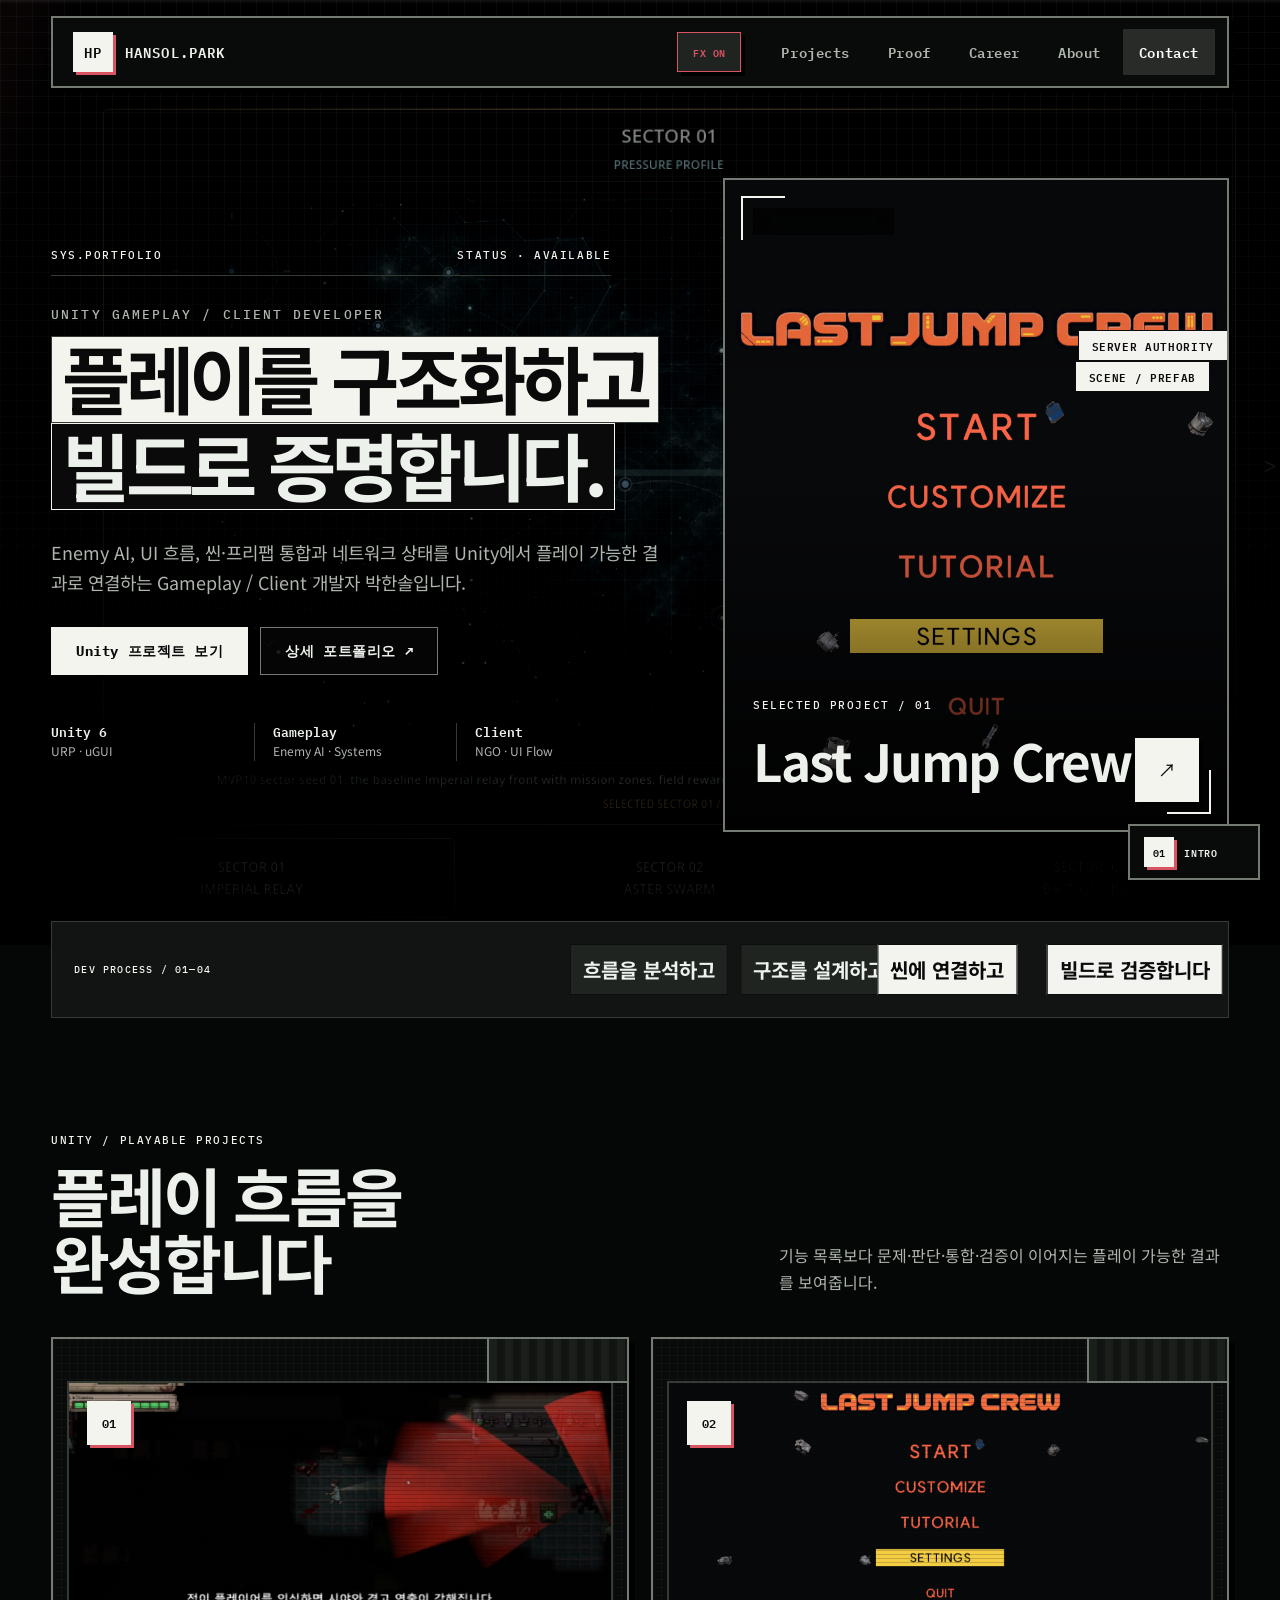
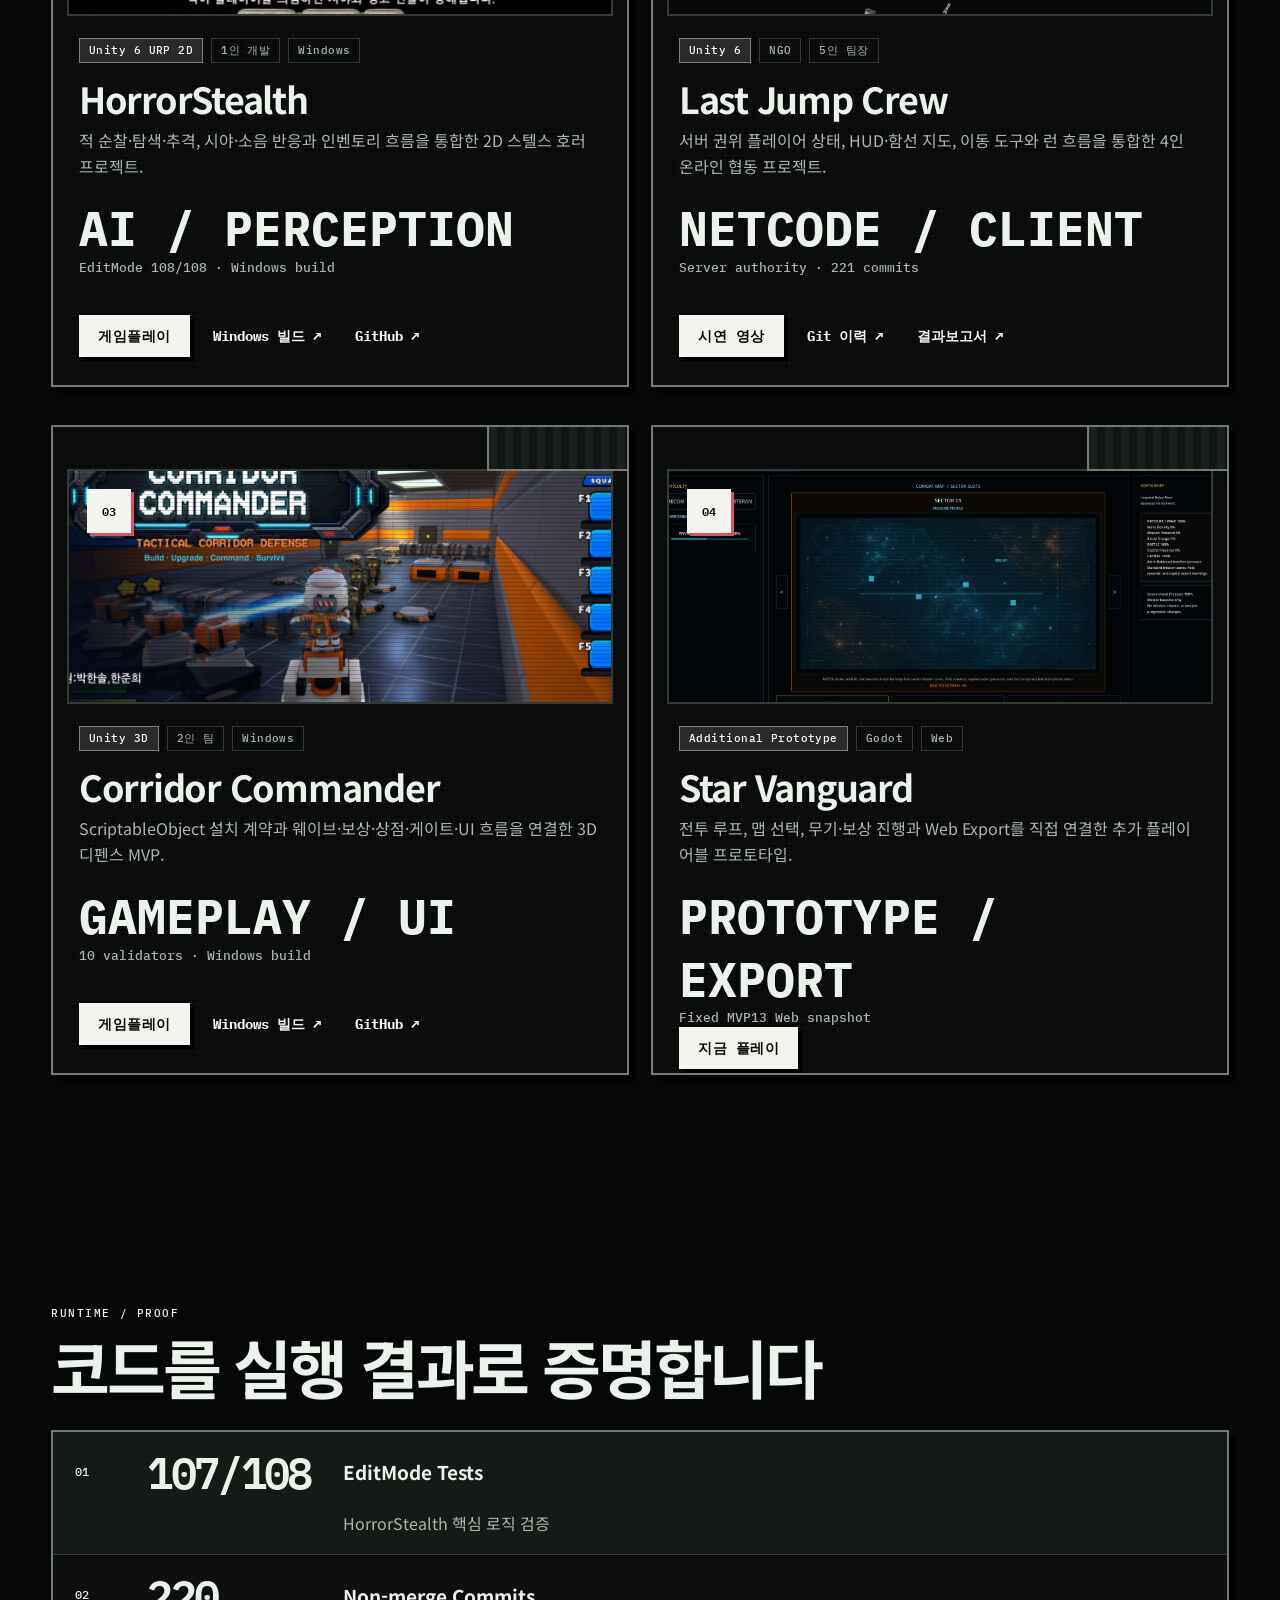
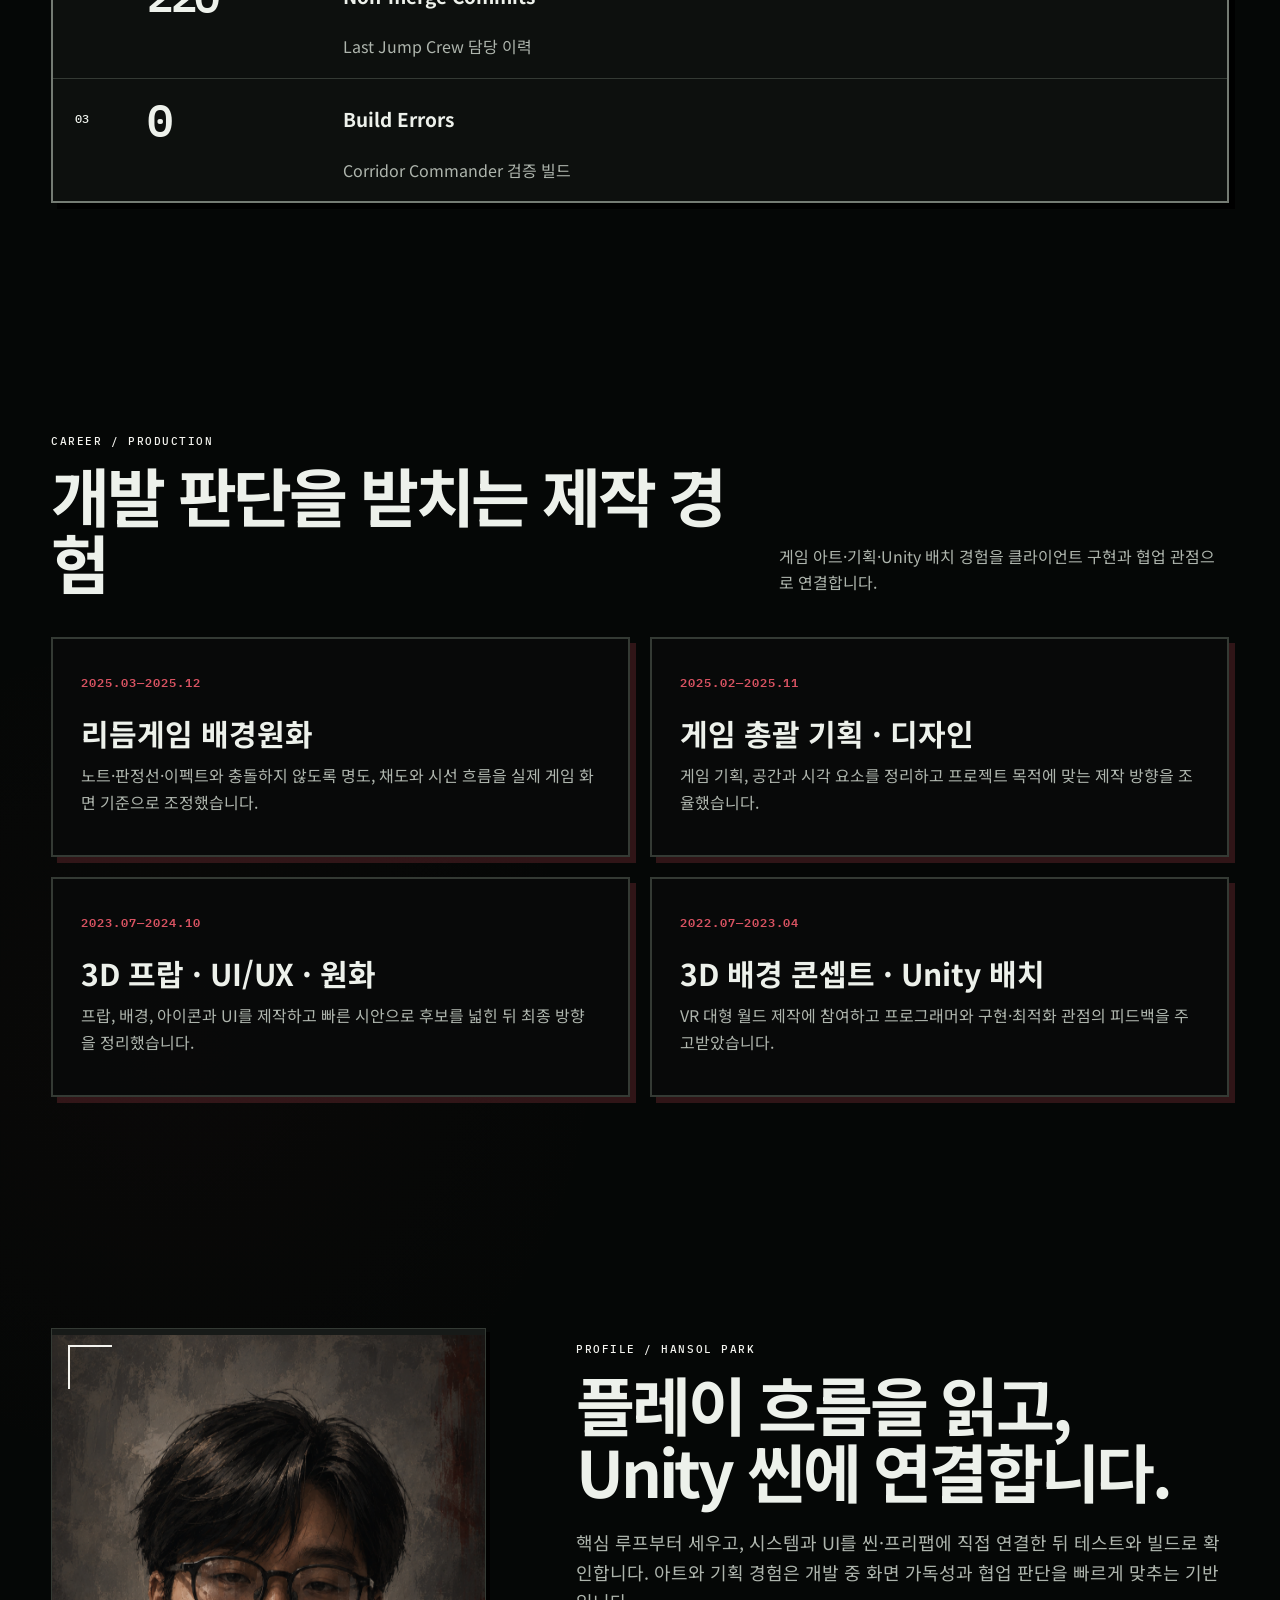
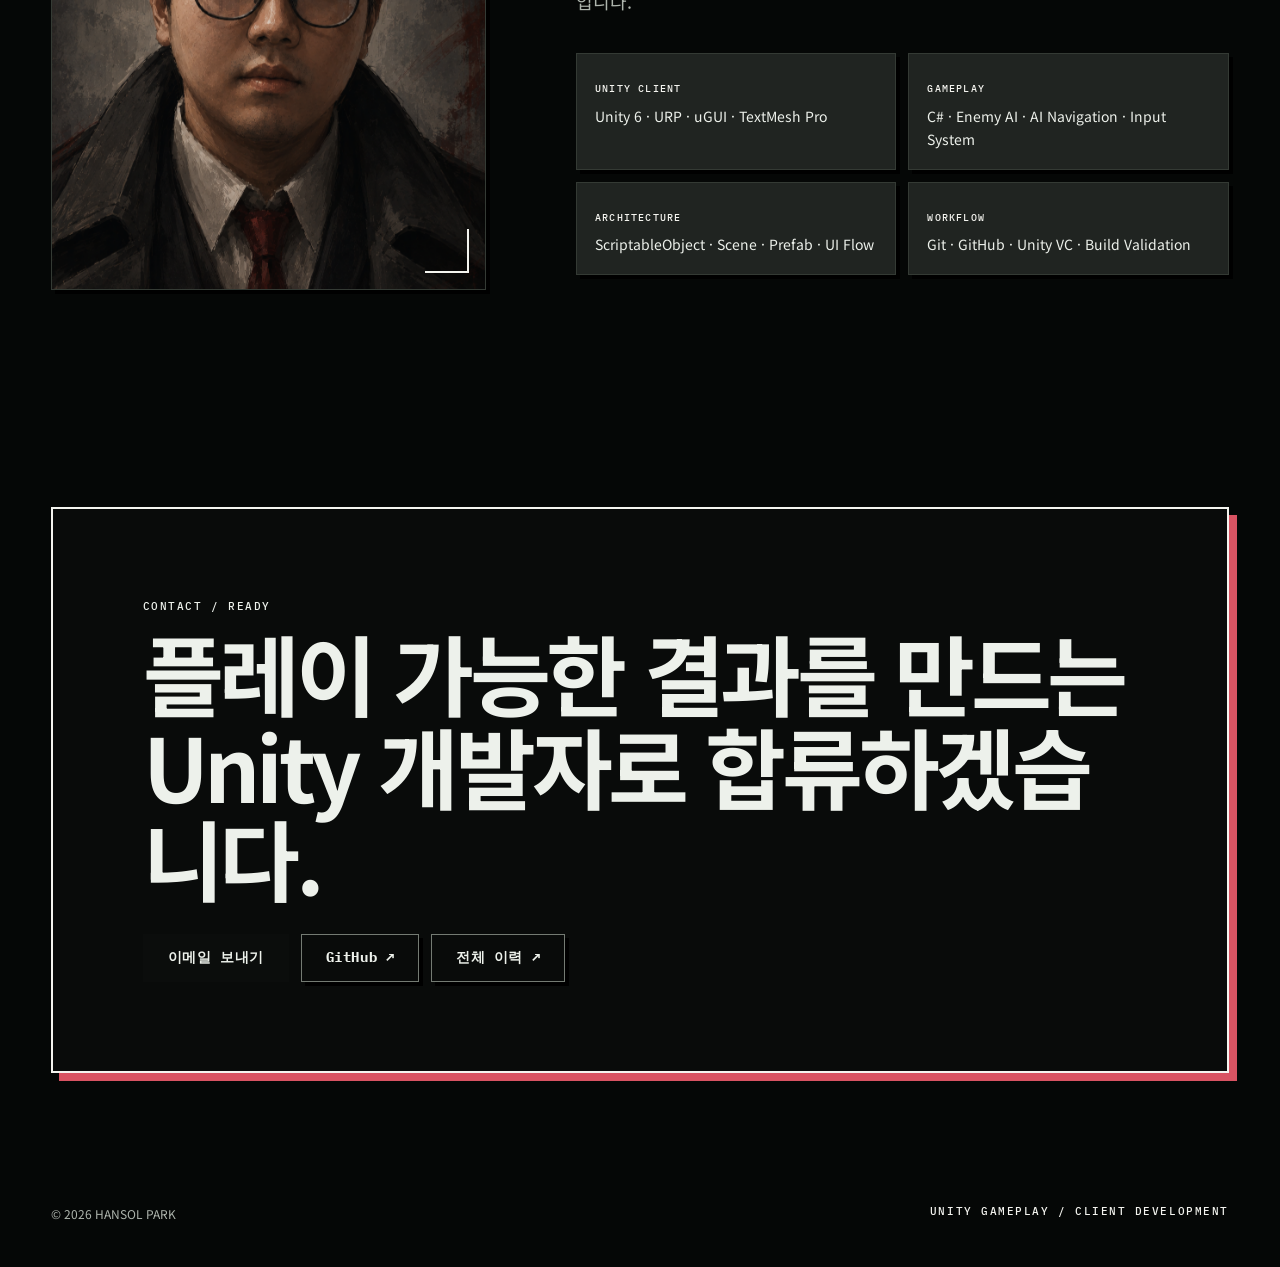
==== index.html @ 8f8fb0de "Redesign Unity developer portfolio" ====
<!doctype html>
<html lang="ko">
<head>
  <meta charset="utf-8">
  <meta name="viewport" content="width=device-width, initial-scale=1">
  <meta name="description" content="Unity Gameplay/Client 개발자 박한솔의 포트폴리오. Enemy AI, UI 흐름, 씬·프리팹 통합과 플레이 가능한 프로젝트를 소개합니다.">
  <meta name="theme-color" content="#0b0d0c">
  <title>박한솔 — Unity Gameplay / Client Developer</title>
  <link rel="icon" href="favicon.svg" type="image/svg+xml">
  <link rel="preconnect" href="https://fonts.googleapis.com">
  <link rel="preconnect" href="https://fonts.gstatic.com" crossorigin>
  <link href="https://fonts.googleapis.com/css2?family=IBM+Plex+Mono:wght@400;500;600&family=Noto+Sans+KR:wght@400;500;600;700;800&display=swap" rel="stylesheet">
  <link rel="stylesheet" href="css/style.css">
  <script src="js/main.js" defer></script>
</head>
<body>
  <div class="space-backdrop" aria-hidden="true"></div>
  <div class="motion-intro" aria-hidden="true">
    <div class="intro-grid"></div>
    <div class="intro-panel intro-panel-left"></div>
    <div class="intro-panel intro-panel-right"></div>
    <div class="intro-sequence">
      <span class="intro-kicker">UNITY GAMEPLAY / CLIENT DEVELOPMENT</span>
      <strong class="intro-mark"><span>HANSOL</span><span>PARK</span></strong>
      <div class="intro-status"><i></i><span>LOADING PLAYABLE SYSTEMS</span><b>2026</b></div>
    </div>
  </div>
  <div class="pointer-aura" aria-hidden="true"></div>
  <div class="ambient-orbit" aria-hidden="true"><span></span><span></span><span></span></div>
  <div class="ambient-scan" aria-hidden="true"></div>
  <div class="scroll-progress" aria-hidden="true"><span></span></div>
  <aside class="chapter-indicator" aria-hidden="true"><span data-chapter-index>01</span><strong data-chapter-label>INTRO</strong></aside>
  <a class="skip-link" href="#main">본문으로 바로가기</a>

  <header class="top-app-bar">
    <a class="brand" href="#hero" aria-label="박한솔 Unity 개발 포트폴리오 홈">
      <span class="brand-mark" aria-hidden="true">HP</span>
      <span>HANSOL.PARK</span>
    </a>
    <button class="motion-toggle" type="button" aria-label="애니메이션 일시정지" aria-pressed="false">FX ON</button>
    <button class="icon-button menu-button" type="button" aria-label="메뉴 열기" aria-expanded="false" aria-controls="primary-nav">
      <span></span><span></span><span></span>
    </button>
    <nav id="primary-nav" class="primary-nav" aria-label="주요 메뉴">
      <a href="#projects">Projects</a>
      <a href="#proof">Proof</a>
      <a href="#career">Career</a>
      <a href="#about">About</a>
      <a class="nav-cta" href="mailto:parkhansol011@gmail.com">Contact</a>
    </nav>
  </header>

  <main id="main">
    <section id="hero" class="hero section-shell" data-chapter="INTRO" aria-labelledby="hero-title">
      <div class="hero-copy">
        <p class="system-label"><span>SYS.PORTFOLIO</span><span>STATUS · AVAILABLE</span></p>
        <p class="eyebrow">UNITY GAMEPLAY / CLIENT DEVELOPER</p>
        <h1 id="hero-title"><span class="headline-block light">플레이를 구조화하고</span><span class="headline-block accent">빌드로 증명합니다.</span></h1>
        <p class="hero-description">Enemy AI, UI 흐름, 씬·프리팹 통합과 네트워크 상태를 Unity에서 플레이 가능한 결과로 연결하는 Gameplay / Client 개발자 박한솔입니다.</p>
        <div class="hero-actions">
          <a class="button filled" href="#projects">Unity 프로젝트 보기</a>
          <a class="button outlined" href="https://mighty-triangle-fae.notion.site/1-Unity-Gameplay-944b95131086836993ff016b8f7fdc50" target="_blank" rel="noreferrer">상세 포트폴리오 ↗</a>
        </div>
        <ul class="hero-metrics" aria-label="핵심 역량">
          <li><strong>Unity 6</strong><span>URP · uGUI</span></li>
          <li><strong>Gameplay</strong><span>Enemy AI · Systems</span></li>
          <li><strong>Client</strong><span>NGO · UI Flow</span></li>
        </ul>
      </div>

      <article class="hero-media hud-frame" data-tilt>
        <img src="images/portfolio/last-jump-crew-cover.png" alt="Last Jump Crew Unity 네트워크 프로젝트 화면" data-parallax>
        <div class="media-notes" aria-hidden="true">
          <span>SERVER AUTHORITY</span>
          <span>SCENE / PREFAB</span>
        </div>
        <div class="media-overlay">
          <span class="status-chip"><span class="status-dot"></span>UNITY 6 / NGO</span>
          <div>
            <p>SELECTED PROJECT / 01</p>
            <h2>Last Jump Crew</h2>
          </div>
          <a class="fab" href="https://drive.google.com/file/d/1ufzshyKzNC74L2bztAH6-T9frNZpjw-A/view" target="_blank" rel="noreferrer" aria-label="Last Jump Crew 시연 영상 보기">↗</a>
        </div>
      </article>
    </section>

    <section class="story-strip section-shell" aria-label="개발 방식">
      <span class="story-index">DEV PROCESS / 01—04</span>
      <div class="story-words">
        <span>흐름을 분석하고</span><span>구조를 설계하고</span><span>씬에 연결하고</span><span>빌드로 검증합니다</span>
      </div>
    </section>

    <section id="projects" class="section-shell content-section" data-chapter="PROJECTS" aria-labelledby="projects-title">
      <div class="section-heading">
        <div>
          <p class="system-label">UNITY / PLAYABLE PROJECTS</p>
          <h2 id="projects-title">플레이 흐름을<br>완성합니다</h2>
        </div>
        <p>기능 목록보다 문제·판단·통합·검증이 이어지는 플레이 가능한 결과를 보여줍니다.</p>
      </div>

      <div class="project-grid">
        <article class="project-card" data-tilt>
          <div class="project-image compact">
            <img src="images/portfolio/horrorstealth-cover.png?v=20260817" alt="HorrorStealth 탑다운 스텔스 호러 화면" loading="lazy" data-parallax>
            <span class="index-badge">01</span>
          </div>
          <div class="project-body">
            <div class="chip-row"><span class="chip active">Unity 6 URP 2D</span><span class="chip">1인 개발</span><span class="chip">Windows</span></div>
            <h3>HorrorStealth</h3>
            <p class="project-summary">적 순찰·탐색·추격, 시야·소음 반응과 인벤토리 흐름을 통합한 2D 스텔스 호러 프로젝트.</p>
            <p class="proof-line"><strong>AI / PERCEPTION</strong> EditMode 108/108 · Windows build</p>
            <div class="card-actions">
              <a class="button filled small" href="https://drive.google.com/file/d/1ZJtiHilNekt-S6KDYB1VOtts6FTvDL8l/view" target="_blank" rel="noreferrer">게임플레이</a>
              <a class="text-button" href="https://drive.google.com/file/d/1Kx7njybq9UCfTTqO_x_fIGVuRzAKHcn-/view" target="_blank" rel="noreferrer">Windows 빌드 ↗</a>
              <a class="text-button" href="https://github.com/park12347789/horrorescape" target="_blank" rel="noreferrer">GitHub ↗</a>
            </div>
          </div>
        </article>

        <article class="project-card" data-tilt>
          <div class="project-image compact">
            <img src="images/portfolio/last-jump-crew-cover.png" alt="Last Jump Crew 네트워크 튜토리얼 화면" loading="lazy" data-parallax>
            <span class="index-badge">02</span>
          </div>
          <div class="project-body">
            <div class="chip-row"><span class="chip active">Unity 6</span><span class="chip">NGO</span><span class="chip">5인 팀장</span></div>
            <h3>Last Jump Crew</h3>
            <p class="project-summary">서버 권위 플레이어 상태, HUD·함선 지도, 이동 도구와 런 흐름을 통합한 4인 온라인 협동 프로젝트.</p>
            <p class="proof-line"><strong>NETCODE / CLIENT</strong> Server authority · 221 commits</p>
            <div class="card-actions">
              <a class="button filled small" href="https://drive.google.com/file/d/1ufzshyKzNC74L2bztAH6-T9frNZpjw-A/view" target="_blank" rel="noreferrer">시연 영상</a>
              <a class="text-button" href="https://github.com/park12347789/LastJumpCrew" target="_blank" rel="noreferrer">Git 이력 ↗</a>
              <a class="text-button" href="https://docs.google.com/document/d/152Ets7DGVOP3v-psCz1HSkuWXKOWWLm8wOT2yWHbn74" target="_blank" rel="noreferrer">결과보고서 ↗</a>
            </div>
          </div>
        </article>

        <article class="project-card" data-tilt>
          <div class="project-image compact">
            <img src="images/portfolio/corridor-commander-cover.png" alt="Corridor Commander Unity 디펜스 게임 화면" loading="lazy" data-parallax>
            <span class="index-badge">03</span>
          </div>
          <div class="project-body">
            <div class="chip-row"><span class="chip active">Unity 3D</span><span class="chip">2인 팀</span><span class="chip">Windows</span></div>
            <h3>Corridor Commander</h3>
            <p class="project-summary">ScriptableObject 설치 계약과 웨이브·보상·상점·게이트·UI 흐름을 연결한 3D 디펜스 MVP.</p>
            <p class="proof-line"><strong>GAMEPLAY / UI</strong> 10 validators · Windows build</p>
            <div class="card-actions">
              <a class="button filled small" href="https://drive.google.com/file/d/1g5BktS-FwwfMZJzfutQscR3LngQAV8Jb/view" target="_blank" rel="noreferrer">게임플레이</a>
              <a class="text-button" href="https://drive.google.com/file/d/1AUqTabTZ3AjxpxBT4AWD335BV2O82hv0/view" target="_blank" rel="noreferrer">Windows 빌드 ↗</a>
              <a class="text-button" href="https://github.com/park12347789/Corridor_Commander" target="_blank" rel="noreferrer">GitHub ↗</a>
            </div>
          </div>
        </article>

        <article class="project-card experimental-card" data-tilt>
          <div class="project-image compact">
            <img src="images/portfolio/star-vanguard-map1-cover.png" alt="Star Vanguard Web Playtest 화면" loading="lazy" data-parallax>
            <span class="index-badge">04</span>
          </div>
          <div class="project-body">
            <div class="chip-row"><span class="chip active">Additional Prototype</span><span class="chip">Godot</span><span class="chip">Web</span></div>
            <h3>Star Vanguard</h3>
            <p class="project-summary">전투 루프, 맵 선택, 무기·보상 진행과 Web Export를 직접 연결한 추가 플레이어블 프로토타입.</p>
            <p class="proof-line"><strong>PROTOTYPE / EXPORT</strong> Fixed MVP13 Web snapshot</p>
            <div class="card-actions">
              <a class="button filled small" href="playtests/star-vanguard-map1/" target="_blank" rel="noreferrer">지금 플레이</a>
            </div>
          </div>
        </article>
      </div>
    </section>

    <section id="proof" class="section-shell content-section" data-chapter="PROOF" aria-labelledby="proof-title">
      <div class="section-heading compact-heading">
        <div>
          <p class="system-label">RUNTIME / PROOF</p>
          <h2 id="proof-title">코드를 실행 결과로 증명합니다</h2>
        </div>
      </div>
      <div class="proof-grid">
        <article class="proof-card lime-card"><span>01</span><strong data-count="108" data-suffix="/108">108/108</strong><h3>EditMode Tests</h3><p>HorrorStealth 핵심 로직 검증</p></article>
        <article class="proof-card"><span>02</span><strong data-count="221">221</strong><h3>Non-merge Commits</h3><p>Last Jump Crew 담당 이력</p></article>
        <article class="proof-card"><span>03</span><strong data-count="0">0</strong><h3>Build Errors</h3><p>Corridor Commander 검증 빌드</p></article>
      </div>
    </section>

    <section id="career" class="section-shell content-section" data-chapter="CAREER" aria-labelledby="career-title">
      <div class="section-heading">
        <div>
          <p class="system-label">CAREER / PRODUCTION</p>
          <h2 id="career-title">개발 판단을 받치는 제작 경험</h2>
        </div>
        <p>게임 아트·기획·Unity 배치 경험을 클라이언트 구현과 협업 관점으로 연결합니다.</p>
      </div>
      <div class="experience-grid">
        <article class="experience-card">
          <span>2025.03—2025.12</span>
          <h3>리듬게임 배경원화</h3>
          <p>노트·판정선·이펙트와 충돌하지 않도록 명도, 채도와 시선 흐름을 실제 게임 화면 기준으로 조정했습니다.</p>
        </article>
        <article class="experience-card">
          <span>2025.02—2025.11</span>
          <h3>게임 총괄 기획 · 디자인</h3>
          <p>게임 기획, 공간과 시각 요소를 정리하고 프로젝트 목적에 맞는 제작 방향을 조율했습니다.</p>
        </article>
        <article class="experience-card">
          <span>2023.07—2024.10</span>
          <h3>3D 프랍 · UI/UX · 원화</h3>
          <p>프랍, 배경, 아이콘과 UI를 제작하고 빠른 시안으로 후보를 넓힌 뒤 최종 방향을 정리했습니다.</p>
        </article>
        <article class="experience-card">
          <span>2022.07—2023.04</span>
          <h3>3D 배경 콘셉트 · Unity 배치</h3>
          <p>VR 대형 월드 제작에 참여하고 프로그래머와 구현·최적화 관점의 피드백을 주고받았습니다.</p>
        </article>
      </div>
    </section>

    <section id="about" class="section-shell content-section about-section" data-chapter="ABOUT" aria-labelledby="about-title">
      <div class="about-portrait hud-frame" data-tilt><img src="images/portfolio/hansol-about-portrait.png" alt="박한솔 프로필 사진" loading="lazy" data-parallax></div>
      <div class="about-copy">
        <p class="system-label">PROFILE / HANSOL PARK</p>
        <h2 id="about-title">플레이 흐름을 읽고,<br>Unity 씬에 연결합니다.</h2>
        <p>핵심 루프부터 세우고, 시스템과 UI를 씬·프리팹에 직접 연결한 뒤 테스트와 빌드로 확인합니다. 아트와 기획 경험은 개발 중 화면 가독성과 협업 판단을 빠르게 맞추는 기반입니다.</p>
        <div class="skill-groups">
          <div><span>UNITY CLIENT</span><p>Unity 6 · URP · uGUI · TextMesh Pro</p></div>
          <div><span>GAMEPLAY</span><p>C# · Enemy AI · AI Navigation · Input System</p></div>
          <div><span>ARCHITECTURE</span><p>ScriptableObject · Scene · Prefab · UI Flow</p></div>
          <div><span>WORKFLOW</span><p>Git · GitHub · Unity VC · Build Validation</p></div>
        </div>
      </div>
    </section>

    <section id="contact" class="section-shell contact-section" data-chapter="CONTACT" aria-labelledby="contact-title">
      <p class="system-label">CONTACT / READY</p>
      <h2 id="contact-title">플레이 가능한 결과를 만드는<br>Unity 개발자로 합류하겠습니다.</h2>
      <div class="contact-actions">
        <a class="button filled" href="mailto:parkhansol011@gmail.com">이메일 보내기</a>
        <a class="button outlined" href="https://github.com/park12347789" target="_blank" rel="noreferrer">GitHub ↗</a>
        <a class="button outlined" href="https://mighty-triangle-fae.notion.site/393b95131086829eb3208145c1f6d12f" target="_blank" rel="noreferrer">전체 이력 ↗</a>
      </div>
    </section>
  </main>

  <footer class="section-shell footer">
    <span>© <span data-year></span> HANSOL PARK</span>
    <span class="system-label">UNITY GAMEPLAY / CLIENT DEVELOPMENT</span>
  </footer>
</body>
</html>
---- css/style.css ----
:root {
  color-scheme: dark;
  --md-sys-color-primary: #f4f4ef;
  --md-sys-color-on-primary: #090a09;
  --md-sys-color-primary-container: #292b29;
  --md-sys-color-on-primary-container: #ffffff;
  --md-sys-color-error: #d95362;
  --md-sys-color-surface: #0b0d0c;
  --md-sys-color-surface-container-low: #111412;
  --md-sys-color-surface-container: #171a18;
  --md-sys-color-surface-container-high: #202421;
  --md-sys-color-on-surface: #edf1eb;
  --md-sys-color-on-surface-variant: #aeb5ad;
  --md-sys-color-outline: #747b73;
  --md-sys-color-outline-variant: #343a34;
  --md-sys-shape-small: 12px;
  --md-sys-shape-medium: 20px;
  --md-sys-shape-large: 28px;
  --md-sys-shape-extra-large: 36px;
  --md-sys-elevation-1: 0 1px 2px rgb(0 0 0 / .32), 0 1px 3px 1px rgb(0 0 0 / .18);
  --md-sys-elevation-3: 0 4px 8px 3px rgb(0 0 0 / .22), 0 1px 3px rgb(0 0 0 / .3);
  --page-max: 1240px;
  --side: clamp(20px, 4vw, 56px);
  --font-sans: "Noto Sans KR", system-ui, sans-serif;
  --font-mono: "IBM Plex Mono", monospace;
  --pointer-x: -100px;
  --pointer-y: -100px;
  --scroll-progress: 0;
}

* { box-sizing: border-box; }
html { background: #050706; scroll-behavior: smooth; scroll-padding-top: 100px; }
body {
  margin: 0;
  background:
    radial-gradient(circle at 75% 7%, rgb(255 255 255 / .045), transparent 24rem),
    radial-gradient(circle at 14% 70%, rgb(217 83 98 / .025), transparent 28rem),
    linear-gradient(rgb(5 7 6 / .58), rgb(5 7 6 / .88));
  color: var(--md-sys-color-on-surface);
  font-family: var(--font-sans);
  line-height: 1.65;
  overflow-x: hidden;
  isolation: isolate;
}
.space-backdrop {
  position: fixed;
  inset: -5%;
  z-index: -3;
  pointer-events: none;
  background:
    radial-gradient(circle at center, transparent 15%, rgb(3 5 4 / .72) 82%),
    linear-gradient(to bottom, rgb(3 5 4 / .18), rgb(3 5 4 / .68)),
    url("../images/portfolio/star-vanguard-map1-cover.png") center 48% / auto 120% no-repeat;
  filter: grayscale(.55) saturate(.55) contrast(1.18);
  animation: spaceDrift 24s ease-in-out infinite alternate;
}
body::before {
  position: fixed;
  inset: 0;
  z-index: -1;
  content: "";
  opacity: .07;
  background-image: linear-gradient(rgb(255 255 255 / .2) 1px, transparent 1px), linear-gradient(90deg, rgb(255 255 255 / .2) 1px, transparent 1px);
  background-size: 48px 48px;
  mask-image: linear-gradient(to bottom, black, transparent 75%);
  transform: translate3d(0, var(--grid-shift, 0), 0);
}
img { display: block; width: 100%; }
a { color: inherit; text-decoration: none; }
button, a { -webkit-tap-highlight-color: transparent; }
:focus-visible { outline: 3px solid var(--md-sys-color-primary); outline-offset: 4px; }

.skip-link {
  position: fixed;
  top: 12px;
  left: 12px;
  z-index: 400;
  padding: 12px 18px;
  border-radius: 100px;
  color: var(--md-sys-color-on-primary);
  background: var(--md-sys-color-primary);
  transform: translateY(-160%);
}
.skip-link:focus { transform: translateY(0); }

.section-shell { width: min(var(--page-max), calc(100% - var(--side) * 2)); margin-inline: auto; }
.top-app-bar {
  position: sticky;
  top: 16px;
  z-index: 20;
  width: min(var(--page-max), calc(100% - var(--side) * 2));
  min-height: 72px;
  margin: 16px auto 0;
  padding: 10px 12px 10px 20px;
  display: flex;
  align-items: center;
  justify-content: space-between;
  gap: 24px;
  border: 1px solid rgb(255 255 255 / .08);
  border-radius: 24px;
  background: rgb(17 20 18 / .84);
  box-shadow: var(--md-sys-elevation-1);
  backdrop-filter: blur(18px);
  animation: appBarDrop 900ms 2.15s cubic-bezier(.16, 1, .3, 1) both;
}
.brand { display: inline-flex; align-items: center; gap: 12px; font: 600 14px/1 var(--font-mono); letter-spacing: .08em; }
.brand-mark { display: grid; place-items: center; width: 40px; height: 40px; border-radius: 14px; color: var(--md-sys-color-on-primary); background: var(--md-sys-color-primary); }
.motion-toggle { min-width: 64px; min-height: 40px; margin-left: auto; border: 1px solid var(--md-sys-color-error); border-radius: 100px; color: var(--md-sys-color-error); background: var(--md-sys-color-surface-container-high); font: 600 10px/1 var(--font-mono); letter-spacing: .06em; cursor: pointer; }
.motion-toggle[aria-pressed="true"] { color: var(--md-sys-color-on-surface-variant); }
.primary-nav { display: flex; align-items: center; gap: 6px; }
.primary-nav a { padding: 11px 16px; border-radius: 100px; color: var(--md-sys-color-on-surface-variant); font-size: 14px; font-weight: 600; }
.primary-nav .nav-cta { position: relative; overflow: hidden; }
.primary-nav a:hover, .primary-nav a.active { color: var(--md-sys-color-on-surface); background: var(--md-sys-color-surface-container-high); }
.primary-nav a.active { box-shadow: inset 0 -2px var(--md-sys-color-primary); }
.primary-nav .nav-cta { color: var(--md-sys-color-on-primary-container); background: var(--md-sys-color-primary-container); }
.menu-button { display: none; }

.hero { min-height: calc(100svh - 110px); padding-block: clamp(56px, 7vw, 112px); display: grid; grid-template-columns: .92fr 1.08fr; align-items: center; gap: clamp(32px, 5vw, 72px); }
.system-label { margin: 0; color: var(--md-sys-color-primary); font: 500 11px/1.4 var(--font-mono); letter-spacing: .14em; text-transform: uppercase; }
.hero-copy > .system-label { display: flex; justify-content: space-between; max-width: 560px; padding-bottom: 12px; border-bottom: 1px solid var(--md-sys-color-outline-variant); }
.eyebrow { margin: 30px 0 12px; color: var(--md-sys-color-on-surface-variant); font: 500 13px/1.4 var(--font-mono); letter-spacing: .16em; }
h1, h2, h3, p { overflow-wrap: anywhere; }
h1 { margin: 0; font-size: clamp(48px, 5.8vw, 84px); line-height: .98; letter-spacing: -.065em; }
.headline-block { width: max-content; max-width: 100%; padding: .05em .14em .12em; display: block; border: 1px solid var(--md-sys-color-outline-variant); animation: headlineWipe 900ms cubic-bezier(.16, 1, .3, 1) both; }
.headline-block:first-child { animation-delay: 2.35s; }
.headline-block:nth-child(2) { animation-delay: 2.52s; }
.headline-block + .headline-block { margin-top: -1px; }
.headline-block.light { color: var(--md-sys-color-on-primary); background: var(--md-sys-color-primary); }
.headline-block.accent { border-color: var(--md-sys-color-primary); color: var(--md-sys-color-on-surface); background: #090a09; }
.hero-description { max-width: 650px; margin: 28px 0 0; color: var(--md-sys-color-on-surface-variant); font-size: clamp(16px, 1.4vw, 20px); }
.hero-actions, .card-actions, .contact-actions { display: flex; flex-wrap: wrap; align-items: center; gap: 12px; margin-top: 30px; }
.button { --magnetic-x: 0px; --magnetic-y: 0px; --button-lift: 0px; position: relative; min-height: 48px; padding: 0 24px; display: inline-flex; align-items: center; justify-content: center; gap: 8px; overflow: hidden; border: 1px solid transparent; border-radius: 100px; font-size: 14px; font-weight: 700; transform: translate3d(var(--magnetic-x), calc(var(--magnetic-y) + var(--button-lift)), 0); transition: transform 240ms cubic-bezier(.2,.8,.2,1), background-color 160ms ease, box-shadow 160ms ease; }
.button:hover { --button-lift: -2px; }
.button.filled { color: var(--md-sys-color-on-primary); background: var(--md-sys-color-primary); box-shadow: 0 8px 30px rgb(255 255 255 / .12); }
.button.outlined { border-color: var(--md-sys-color-outline); color: var(--md-sys-color-on-surface); background: rgb(11 13 12 / .4); }
.button.small { min-height: 42px; padding-inline: 18px; }
.text-button { min-height: 44px; padding: 10px 4px; display: inline-flex; align-items: center; color: var(--md-sys-color-primary); font-size: 14px; font-weight: 700; }
.hero-metrics { margin: 48px 0 0; padding: 0; display: grid; grid-template-columns: repeat(3, 1fr); list-style: none; }
.hero-metrics li { padding: 0 18px; border-left: 1px solid var(--md-sys-color-outline-variant); }
.hero-metrics li:first-child { padding-left: 0; border-left: 0; }
.hero-metrics strong, .hero-metrics span { display: block; }
.hero-metrics strong { font: 600 13px/1.4 var(--font-mono); }
.hero-metrics span { color: var(--md-sys-color-on-surface-variant); font-size: 12px; }

.hud-frame { position: relative; }
.hud-frame::before, .hud-frame::after { position: absolute; z-index: 3; width: 42px; height: 42px; content: ""; pointer-events: none; }
.hud-frame::before { top: 16px; left: 16px; border-top: 2px solid var(--md-sys-color-primary); border-left: 2px solid var(--md-sys-color-primary); border-radius: 12px 0 0; }
.hud-frame::after { right: 16px; bottom: 16px; border-right: 2px solid var(--md-sys-color-primary); border-bottom: 2px solid var(--md-sys-color-primary); border-radius: 0 0 12px; }
.hero-media { min-height: 650px; overflow: hidden; border: 1px solid var(--md-sys-color-outline-variant); border-radius: var(--md-sys-shape-extra-large); background: var(--md-sys-color-surface-container); box-shadow: var(--md-sys-elevation-3); }
.hero-media > img { height: 650px; object-fit: cover; background: #aeb1ae; }
.hero-media::after { border-color: var(--md-sys-color-primary); }
.media-overlay { position: absolute; inset: 0; padding: 28px; display: flex; flex-direction: column; justify-content: space-between; background: linear-gradient(to bottom, rgb(0 0 0 / .16), transparent 45%, rgb(0 0 0 / .88)); }
.media-overlay > div { margin-top: auto; }
.media-overlay p { margin: 0 0 4px; color: var(--md-sys-color-primary); font: 500 11px/1.4 var(--font-mono); letter-spacing: .14em; }
.media-overlay h2 { margin: 0; font-size: clamp(32px, 4vw, 56px); letter-spacing: -.04em; }
.status-chip { align-self: flex-start; padding: 8px 12px; display: inline-flex; align-items: center; gap: 8px; border-radius: 100px; color: #f4f7ef; background: rgb(0 0 0 / .58); backdrop-filter: blur(12px); font: 500 11px/1 var(--font-mono); letter-spacing: .07em; }
.status-dot { width: 8px; height: 8px; border-radius: 50%; background: var(--md-sys-color-primary); box-shadow: 0 0 12px var(--md-sys-color-primary); animation: sonar 1.8s ease-out infinite; }
.fab { --magnetic-x: 0px; --magnetic-y: 0px; position: absolute; right: 28px; bottom: 28px; display: grid; place-items: center; width: 64px; height: 64px; overflow: hidden; border-radius: 20px; color: var(--md-sys-color-on-primary); background: var(--md-sys-color-primary); box-shadow: var(--md-sys-elevation-3); font-size: 18px; transform: translate3d(var(--magnetic-x), var(--magnetic-y), 0); animation: fabBreathe 2.4s ease-in-out infinite; }
.media-notes { position: absolute; top: 150px; right: -1px; z-index: 4; display: grid; justify-items: end; }
.media-notes span { width: max-content; padding: 9px 13px; border: 1px solid #0b0d0c; color: #0b0d0c; background: #f3f4ef; font: 600 11px/1 var(--font-mono); letter-spacing: .06em; animation: noteFloat 3.2s ease-in-out infinite alternate; }
.media-notes span:last-child { color: var(--md-sys-color-on-primary); background: var(--md-sys-color-primary); transform: translateX(-18px); animation-name: noteFloatReverse; }

.story-strip { padding: 22px; display: grid; grid-template-columns: auto 1fr; align-items: center; gap: 28px; border: 1px solid var(--md-sys-color-outline-variant); border-radius: var(--md-sys-shape-medium); background: var(--md-sys-color-surface-container-low); }
.story-index { color: var(--md-sys-color-primary); font: 500 10px/1.4 var(--font-mono); letter-spacing: .12em; }
.story-words { display: flex; flex-wrap: wrap; justify-content: flex-end; }
.story-words span { --story-x: 0px; padding: 8px 12px; border: 1px solid var(--md-sys-color-surface); color: var(--md-sys-color-on-surface); background: var(--md-sys-color-surface-container-high); font-size: clamp(15px, 1.6vw, 20px); font-weight: 700; translate: var(--story-x) 0; transition: translate 120ms linear; }
.story-words span:nth-child(2) { transform: translateY(5px) rotate(-1deg); }
.story-words span:nth-child(3) { color: var(--md-sys-color-on-primary); background: var(--md-sys-color-primary); }
.story-words span:nth-child(4) { color: #0b0d0c; background: #f3f4ef; transform: translateY(-3px) rotate(1deg); }

.content-section { padding-block: clamp(72px, 9vw, 132px); }
.section-heading { margin-bottom: 42px; display: flex; align-items: end; justify-content: space-between; gap: 48px; }
.section-heading h2, .about-copy h2, .contact-section h2 { margin: 12px 0 0; font-size: clamp(36px, 5vw, 64px); line-height: 1.05; letter-spacing: -.05em; }
.section-heading > p { max-width: 450px; margin: 0; color: var(--md-sys-color-on-surface-variant); }
.compact-heading { margin-bottom: 30px; }

.project-grid { display: grid; grid-template-columns: repeat(2, minmax(0, 1fr)); grid-auto-rows: 650px; gap: 38px 22px; }
.project-card { --tilt-x: 0deg; --tilt-y: 0deg; --card-lift: 0px; position: relative; min-width: 0; height: 100%; padding-top: 42px; display: flex; flex-direction: column; overflow: hidden; border: 1px solid var(--md-sys-color-outline-variant); border-radius: 32px; background: rgb(10 12 11 / .96); transform: perspective(1200px) translateY(var(--card-lift)) rotateX(var(--tilt-x)) rotateY(var(--tilt-y)); transform-style: preserve-3d; transition: transform 240ms cubic-bezier(.2,.8,.2,1), border-color 180ms ease, box-shadow 180ms ease; }
.project-card::before { position: absolute; top: 0; right: 0; z-index: 4; width: clamp(106px, 24%, 138px); height: 42px; content: ""; border-bottom: 1px solid var(--md-sys-color-outline-variant); border-left: 1px solid var(--md-sys-color-outline-variant); border-radius: 0 0 0 24px; background: var(--md-sys-color-surface-container-high); }
.project-card:hover { --card-lift: -8px; border-color: rgb(255 255 255 / .58); box-shadow: var(--md-sys-elevation-3); }
.project-image, .project-image.compact { position: relative; min-height: 0; height: 235px; margin: 0 14px; flex: 0 0 235px; overflow: hidden; border: 1px solid rgb(255 255 255 / .08); border-radius: 22px; background: #080a09; }
.project-image img { --parallax-y: 0px; --image-scale: 1.08; width: 100%; height: 100%; object-fit: cover; transform: translate3d(0, var(--parallax-y), 0) scale(var(--image-scale)); transition: transform 600ms cubic-bezier(.2,.8,.2,1); }
.project-card:hover .project-image img { --image-scale: 1.13; }
.index-badge { position: absolute; top: 18px; left: 18px; display: grid; place-items: center; width: 44px; height: 44px; border-radius: 15px; color: var(--md-sys-color-on-primary); background: var(--md-sys-color-primary); font: 600 12px/1 var(--font-mono); }
.project-body { padding: 22px 26px 26px; display: flex; flex: 1; flex-direction: column; min-height: 0; }
.chip-row { display: flex; flex-wrap: wrap; gap: 8px; }
.chip { padding: 7px 11px; border: 1px solid var(--md-sys-color-outline-variant); border-radius: 9px; color: var(--md-sys-color-on-surface-variant); font: 500 11px/1 var(--font-mono); }
.chip.active { border-color: rgb(255 255 255 / .4); color: var(--md-sys-color-on-primary-container); background: var(--md-sys-color-primary-container); }
.project-body h3 { margin: 16px 0 8px; font-size: clamp(26px, 3vw, 36px); line-height: 1.1; letter-spacing: -.035em; }
.project-summary { margin: 0; color: var(--md-sys-color-on-surface-variant); }
.proof-line { margin: 18px 0 0; color: var(--md-sys-color-on-surface-variant); font: 500 13px/1.3 var(--font-mono); }
.proof-line strong { display: block; color: var(--md-sys-color-on-surface); font-size: clamp(30px, 4vw, 48px); }
.project-card .card-actions { margin-top: auto; }
.experimental-card { background: linear-gradient(145deg, var(--md-sys-color-surface-container), #211316); }

.proof-grid { display: grid; grid-template-columns: repeat(3, 1fr); gap: 18px; }
.proof-card { min-height: 280px; padding: 28px; display: flex; flex-direction: column; justify-content: flex-end; border-radius: var(--md-sys-shape-large); background: var(--md-sys-color-surface-container-high); }
.proof-card > span { margin-bottom: auto; font: 500 12px/1 var(--font-mono); }
.proof-card strong { font: 600 clamp(36px, 5vw, 64px)/1 var(--font-mono); letter-spacing: -.06em; }
.proof-card h3 { margin: 14px 0 0; font-size: 19px; }
.proof-card p { margin: 4px 0 0; color: var(--md-sys-color-on-surface-variant); }
.lime-card { color: var(--md-sys-color-on-primary); background: var(--md-sys-color-primary); }
.lime-card p { color: rgb(9 10 9 / .72); }

.gallery-grid { display: grid; grid-template-columns: 1.25fr .75fr .75fr; grid-auto-rows: 260px; gap: 16px; }
.gallery-grid figure { position: relative; margin: 0; overflow: hidden; border-radius: var(--md-sys-shape-medium); background: var(--md-sys-color-surface-container); }
.gallery-grid .gallery-main { grid-row: span 2; }
.gallery-grid img { --parallax-y: 0px; --image-scale: 1.1; height: 100%; object-fit: cover; transform: translate3d(0, var(--parallax-y), 0) scale(var(--image-scale)); transition: transform 500ms ease; }
.gallery-grid figure:hover img { --image-scale: 1.16; }
.gallery-grid figcaption { position: absolute; inset: auto 0 0; padding: 48px 18px 16px; background: linear-gradient(transparent, rgb(0 0 0 / .8)); font-size: 14px; font-weight: 700; }
.gallery-grid figcaption span { display: block; color: var(--md-sys-color-primary); font: 500 10px/1.4 var(--font-mono); letter-spacing: .1em; }

.about-section { display: grid; grid-template-columns: .8fr 1.2fr; align-items: center; gap: clamp(32px, 7vw, 100px); }
.about-portrait { min-height: 560px; overflow: hidden; border-radius: var(--md-sys-shape-extra-large); background: var(--md-sys-color-surface-container); }
.about-portrait img { --parallax-y: 0px; height: 560px; object-fit: cover; transform: translate3d(0, var(--parallax-y), 0) scale(1.08); }
.about-copy > p:not(.system-label) { max-width: 660px; margin: 24px 0 0; color: var(--md-sys-color-on-surface-variant); font-size: 18px; }
.skill-groups { margin-top: 36px; display: grid; grid-template-columns: repeat(2, 1fr); gap: 12px; }
.skill-groups div { padding: 18px; border-radius: var(--md-sys-shape-small); background: var(--md-sys-color-surface-container-high); }
.skill-groups span { color: var(--md-sys-color-primary); font: 500 10px/1.4 var(--font-mono); letter-spacing: .12em; }
.skill-groups p { margin: 6px 0 0; font-size: 14px; }

.contact-section { margin-block: clamp(60px, 8vw, 120px); padding: clamp(40px, 7vw, 90px); border-radius: var(--md-sys-shape-extra-large); color: var(--md-sys-color-on-primary); background: var(--md-sys-color-primary); }
.contact-section .system-label { color: inherit; }
.contact-section h2 { font-size: clamp(46px, 7vw, 88px); }
.contact-section .button.filled { color: var(--md-sys-color-on-surface); background: var(--md-sys-color-surface); box-shadow: none; }
.contact-section .button.outlined { border-color: rgb(9 10 9 / .45); color: inherit; background: transparent; }
.footer { padding-block: 28px 44px; display: flex; justify-content: space-between; gap: 24px; color: var(--md-sys-color-on-surface-variant); font-size: 12px; }

.motion-ready [data-reveal] { opacity: 0; filter: blur(8px); translate: 0 42px; scale: .965; transition: opacity 750ms ease, translate 950ms cubic-bezier(.16,1,.3,1), scale 950ms cubic-bezier(.16,1,.3,1), filter 700ms ease; transition-delay: var(--reveal-delay, 0ms); }
.motion-ready [data-reveal].visible { opacity: 1; filter: none; translate: 0 0; scale: 1; }

/* Cinematic motion layer */
.motion-intro { position: fixed; inset: 0; z-index: 300; overflow: hidden; pointer-events: none; color: var(--md-sys-color-on-surface); background: #070907; animation: introExit 2.65s linear forwards; }
.intro-grid { position: absolute; inset: -20%; opacity: .22; background-image: linear-gradient(rgb(255 255 255 / .3) 1px, transparent 1px), linear-gradient(90deg, rgb(255 255 255 / .3) 1px, transparent 1px); background-size: 56px 56px; transform: perspective(600px) rotateX(58deg) translateY(-12%); animation: introGrid 2.1s cubic-bezier(.2,.8,.2,1) both; }
.intro-panel { position: absolute; inset-block: 0; width: 50.2%; background: #0b0d0c; border-color: rgb(255 255 255 / .28); animation-duration: 1s; animation-delay: 1.65s; animation-fill-mode: forwards; animation-timing-function: cubic-bezier(.76,0,.24,1); }
.intro-panel-left { left: 0; border-right: 1px solid; animation-name: introPanelLeft; }
.intro-panel-right { right: 0; border-left: 1px solid; animation-name: introPanelRight; }
.intro-sequence { position: absolute; inset: 0; z-index: 2; padding: clamp(28px, 6vw, 88px); display: flex; flex-direction: column; justify-content: center; }
.intro-kicker { align-self: flex-start; padding: 8px 12px; border: 1px solid var(--md-sys-color-primary); color: var(--md-sys-color-primary); font: 600 11px/1 var(--font-mono); letter-spacing: .12em; animation: introText 500ms 120ms both; }
.intro-mark { margin-top: 18px; font: 800 clamp(72px, 16vw, 240px)/.72 var(--font-sans); letter-spacing: -.09em; }
.intro-mark span { display: block; width: max-content; animation: introMark 750ms cubic-bezier(.16,1,.3,1) both; }
.intro-mark span:first-child { color: var(--md-sys-color-on-surface); animation-delay: 220ms; }
.intro-mark span:last-child { padding-right: .08em; color: var(--md-sys-color-on-primary); background: var(--md-sys-color-primary); animation-delay: 360ms; }
.intro-status { margin-top: 32px; display: grid; grid-template-columns: 1fr auto auto; align-items: center; gap: 16px; font: 500 10px/1 var(--font-mono); letter-spacing: .1em; animation: introText 500ms 650ms both; }
.intro-status i { height: 3px; background: linear-gradient(90deg, var(--md-sys-color-primary) 0 70%, var(--md-sys-color-outline-variant) 70%); transform-origin: left; animation: statusLoad 900ms 700ms cubic-bezier(.16,1,.3,1) both; }
.intro-status b { color: var(--md-sys-color-error); }

.pointer-aura { position: fixed; left: 0; top: 0; z-index: 150; width: 180px; height: 180px; border: 1px solid rgb(255 255 255 / .22); border-radius: 50%; opacity: 0; pointer-events: none; background: radial-gradient(circle, rgb(255 255 255 / .1), transparent 68%); transform: translate3d(var(--pointer-x), var(--pointer-y), 0) translate(-50%, -50%); transition: width 200ms ease, height 200ms ease, opacity 250ms ease; mix-blend-mode: screen; }
.pointer-ready .pointer-aura { opacity: 1; }
.pointer-hot .pointer-aura { width: 280px; height: 280px; }
.ambient-orbit { position: fixed; z-index: -1; top: 12%; right: -14vw; width: min(62vw, 900px); aspect-ratio: 1; opacity: .11; pointer-events: none; animation: orbitTurn 18s linear infinite; }
.ambient-orbit span { position: absolute; inset: 0; border: 1px solid var(--md-sys-color-primary); border-radius: 44% 56% 61% 39% / 52% 43% 57% 48%; }
.ambient-orbit span:nth-child(2) { inset: 13%; transform: rotate(47deg); }
.ambient-orbit span:nth-child(3) { inset: 28%; transform: rotate(91deg); }
.ambient-scan { position: fixed; z-index: 12; inset: 0 auto 0 -15vw; width: 10vw; opacity: .045; pointer-events: none; background: linear-gradient(90deg, transparent, var(--md-sys-color-error), transparent); transform: skewX(-18deg); animation: ambientScan 8s 3s ease-in-out infinite; }
.scroll-progress { position: fixed; inset: 0 0 auto; z-index: 220; height: 3px; pointer-events: none; background: rgb(255 255 255 / .04); }
.scroll-progress span { display: block; width: 100%; height: 100%; background: var(--md-sys-color-error); box-shadow: 0 0 18px rgb(217 83 98 / .6); transform: scaleX(var(--scroll-progress)); transform-origin: left; }
.chapter-indicator { position: fixed; right: 20px; bottom: 20px; z-index: 18; min-width: 132px; padding: 11px 14px; display: grid; grid-template-columns: auto 1fr; align-items: center; gap: 10px; border: 1px solid var(--md-sys-color-outline-variant); border-radius: 15px; background: rgb(11 13 12 / .82); box-shadow: var(--md-sys-elevation-1); backdrop-filter: blur(14px); }
.chapter-indicator span { display: grid; place-items: center; width: 30px; height: 30px; border-radius: 9px; color: var(--md-sys-color-on-primary); background: var(--md-sys-color-primary); font: 600 10px/1 var(--font-mono); }
.chapter-indicator strong { font: 600 10px/1 var(--font-mono); letter-spacing: .08em; }

.hero-copy > .system-label { animation: labelDraw 850ms 2.2s cubic-bezier(.16,1,.3,1) both; }
.eyebrow { animation: heroRise 650ms 2.28s both; }
.hero-description { animation: heroRise 700ms 2.68s both; }
.hero-actions { animation: heroRise 700ms 2.82s both; }
.hero-metrics { animation: heroRise 700ms 2.96s both; }
.hero-media { --tilt-x: 0deg; --tilt-y: 0deg; transform: perspective(1200px) rotateX(var(--tilt-x)) rotateY(var(--tilt-y)); transform-style: preserve-3d; animation: heroMediaReveal 1.15s 2.32s cubic-bezier(.16,1,.3,1) both; transition: transform 260ms cubic-bezier(.2,.8,.2,1); }
.media-overlay::after { position: absolute; inset: -20% 0 auto; height: 20%; content: ""; pointer-events: none; background: linear-gradient(transparent, rgb(217 83 98 / .14), transparent); animation: hudScan 3.8s 3.2s ease-in-out infinite; }
.contact-section { position: relative; overflow: hidden; isolation: isolate; }
.contact-section::before { position: absolute; z-index: -1; top: 50%; left: 70%; width: 20px; aspect-ratio: 1; content: ""; border: 2px solid rgb(9 10 9 / .34); border-radius: 50%; transform: translate(-50%, -50%) scale(1); }
.contact-section.visible::before { animation: contactPulse 1.5s ease-out 2; }
.ripple { position: absolute; z-index: 0; width: 20px; height: 20px; border-radius: 50%; pointer-events: none; background: currentColor; opacity: .24; transform: translate(-50%, -50%) scale(0); animation: materialRipple 650ms ease-out forwards; }
.button > *, .fab > * { position: relative; z-index: 1; }
.motion-paused *, .motion-paused *::before, .motion-paused *::after { animation-play-state: paused !important; }

@keyframes introExit { 0%, 93% { visibility: visible; opacity: 1; } 100% { visibility: hidden; opacity: 0; } }
@keyframes introPanelLeft { to { transform: translate3d(-103%, -4%, 0) rotate(-2deg); } }
@keyframes introPanelRight { to { transform: translate3d(103%, 4%, 0) rotate(2deg); } }
@keyframes introGrid { from { opacity: 0; transform: perspective(600px) rotateX(70deg) translateY(20%); } to { opacity: .22; transform: perspective(600px) rotateX(58deg) translateY(-12%); } }
@keyframes introText { from { opacity: 0; transform: translateY(18px); } to { opacity: 1; transform: none; } }
@keyframes introMark { from { opacity: 0; clip-path: inset(0 100% 0 0); transform: translateX(-5vw) skewX(-8deg); } to { opacity: 1; clip-path: inset(0); transform: none; } }
@keyframes statusLoad { from { transform: scaleX(0); } to { transform: scaleX(1); } }
@keyframes appBarDrop { from { opacity: 0; translate: 0 -110px; } to { opacity: 1; translate: 0 0; } }
@keyframes headlineWipe { from { opacity: 0; clip-path: inset(0 100% 0 0); transform: translateX(-24px) rotate(-2deg); } 75% { transform: translateX(3px) rotate(.5deg); } to { opacity: 1; clip-path: inset(0); transform: none; } }
@keyframes labelDraw { from { opacity: 0; clip-path: inset(0 100% 0 0); } to { opacity: 1; clip-path: inset(0); } }
@keyframes heroRise { from { opacity: 0; transform: translateY(34px); } to { opacity: 1; transform: none; } }
@keyframes heroMediaReveal { from { opacity: 0; clip-path: polygon(0 0,0 0,20% 100%,0 100%); scale: .88; } to { opacity: 1; clip-path: polygon(0 0,100% 0,100% 100%,0 100%); scale: 1; } }
@keyframes sonar { 0% { box-shadow: 0 0 0 0 rgb(255 255 255 / .65); } 70%, 100% { box-shadow: 0 0 0 12px transparent; } }
@keyframes fabBreathe { 0%,100% { box-shadow: 0 8px 24px rgb(255 255 255 / .12); } 50% { box-shadow: 0 10px 44px rgb(255 255 255 / .34); } }
@keyframes noteFloat { from { translate: 0 -5px; rotate: -.5deg; } to { translate: 8px 7px; rotate: 1deg; } }
@keyframes noteFloatReverse { from { translate: -18px 7px; rotate: 1deg; } to { translate: -26px -5px; rotate: -1deg; } }
@keyframes hudScan { 0%,100% { transform: translateY(-100%); } 50% { transform: translateY(720%); } }
@keyframes orbitTurn { to { transform: rotate(360deg); } }
@keyframes ambientScan { 0%,100% { translate: 0; } 50% { translate: 135vw; } }
@keyframes spaceDrift { from { transform: scale(1.01) translate3d(-.6%, -.3%, 0); } to { transform: scale(1.05) translate3d(.6%, .3%, 0); } }
@keyframes contactPulse { to { opacity: 0; transform: translate(-50%, -50%) scale(55); } }
@keyframes materialRipple { to { opacity: 0; transform: translate(-50%, -50%) scale(18); } }

@media (max-width: 980px) {
  .hero { grid-template-columns: 1fr; padding-top: 72px; }
  .hero-media, .hero-media > img { min-height: 520px; height: 520px; }
  .proof-grid { grid-template-columns: 1fr; }
  .proof-card { min-height: 230px; }
  .gallery-grid { grid-template-columns: repeat(2, 1fr); }
  .gallery-grid .gallery-main { grid-column: span 2; grid-row: auto; }
  .about-section { grid-template-columns: 1fr; }
  .about-portrait { max-height: 640px; }
}

@media (max-width: 760px) {
  :root { --side: 16px; }
  .top-app-bar { top: 8px; min-height: 64px; margin-top: 8px; gap: 8px; border-radius: 20px; }
  .motion-toggle { min-width: 54px; padding-inline: 8px; }
  .menu-button { width: 48px; height: 48px; padding: 14px; display: grid; align-content: center; gap: 5px; border: 0; border-radius: 16px; color: inherit; background: var(--md-sys-color-surface-container-high); }
  .menu-button span { display: block; height: 2px; border-radius: 2px; background: currentColor; }
  .primary-nav { position: absolute; top: calc(100% + 8px); left: 0; right: 0; padding: 12px; display: flex; flex-direction: column; align-items: stretch; visibility: hidden; opacity: 0; pointer-events: none; border: 1px solid var(--md-sys-color-outline-variant); border-radius: 20px; background: var(--md-sys-color-surface-container); box-shadow: var(--md-sys-elevation-3); transform: translateY(-14px) scale(.97); transform-origin: top; transition: opacity 220ms ease, transform 280ms cubic-bezier(.16,1,.3,1), visibility 220ms; }
  .primary-nav.open { visibility: visible; opacity: 1; pointer-events: auto; transform: none; }
  .primary-nav a { min-height: 48px; display: flex; align-items: center; }
  .hero { min-height: auto; }
  .hero-copy > .system-label { gap: 20px; }
  h1 { font-size: clamp(38px, 11.5vw, 48px); }
  .headline-block { word-break: keep-all; }
  .hero-description { font-size: 16px; }
  .headline-block { width: 100%; }
  .hero-actions .button { width: 100%; }
  .hero-metrics { gap: 0; }
  .hero-metrics li { padding-inline: 10px; }
  .hero-media, .hero-media > img { min-height: 420px; height: 420px; }
  .media-overlay { padding: 22px; }
  .media-notes { top: 110px; }
  .fab { right: 22px; bottom: 22px; width: 56px; height: 56px; border-radius: 18px; }
  .section-heading { align-items: flex-start; flex-direction: column; gap: 18px; }
  .story-strip { padding: 18px; grid-template-columns: 1fr; gap: 14px; }
  .story-words { justify-content: flex-start; }
  .project-grid { grid-template-columns: 1fr; }
  .project-grid { grid-auto-rows: 620px; }
  .project-image, .project-image.compact { height: 220px; flex-basis: 220px; }
  .gallery-grid { grid-template-columns: 1fr; grid-auto-rows: 240px; }
  .gallery-grid .gallery-main { grid-column: auto; }
  .skill-groups { grid-template-columns: 1fr; }
  .about-portrait, .about-portrait img { min-height: 430px; height: 430px; }
  .contact-section { padding: 36px 24px; }
  .contact-actions .button { width: 100%; }
  .footer { align-items: flex-start; flex-direction: column; }
  .chapter-indicator { right: 10px; bottom: 10px; min-width: auto; padding: 8px; }
  .chapter-indicator strong { display: none; }
  .intro-sequence { padding: 24px; }
  .intro-mark { font-size: clamp(64px, 22vw, 104px); line-height: .8; }
  .intro-status { grid-template-columns: 1fr auto; }
  .intro-status span { display: none; }
}

@media (pointer: coarse) {
  .pointer-aura { display: none; }
}

@media (prefers-reduced-motion: reduce) {
  html { scroll-behavior: auto; }
  *, *::before, *::after { scroll-behavior: auto !important; transition-duration: .01ms !important; animation-duration: .01ms !important; animation-delay: 0s !important; animation-iteration-count: 1 !important; }
  .motion-intro, .pointer-aura, .ambient-orbit, .ambient-scan, .scroll-progress, .chapter-indicator { display: none !important; }
  .motion-ready [data-reveal] { visibility: visible; opacity: 1; filter: none; translate: 0; scale: 1; }
  [data-parallax] { --parallax-y: 0px !important; }
  [data-tilt] { --tilt-x: 0deg !important; --tilt-y: 0deg !important; }
}

/* Pixel game-design dossier */
body::before {
  opacity: .13;
  background-image: linear-gradient(rgb(255 255 255 / .24) 1px, transparent 1px), linear-gradient(90deg, rgb(255 255 255 / .24) 1px, transparent 1px);
  background-size: 16px 16px;
  mask-image: linear-gradient(to bottom, black 10%, transparent 88%);
}

.top-app-bar,
.primary-nav,
.brand-mark,
.motion-toggle,
.primary-nav a,
.button,
.hero-media,
.status-chip,
.fab,
.story-strip,
.project-card,
.project-card::before,
.project-image,
.project-image.compact,
.index-badge,
.chip,
.proof-card,
.gallery-grid figure,
.about-portrait,
.skill-groups div,
.contact-section,
.chapter-indicator,
.chapter-indicator span,
.menu-button {
  border-radius: 0;
}

.top-app-bar {
  border: 2px solid var(--md-sys-color-outline);
  background: #090b0a;
  box-shadow: 5px 5px 0 #000;
  backdrop-filter: none;
}
.brand-mark,
.index-badge,
.chapter-indicator span { box-shadow: 3px 3px 0 var(--md-sys-color-error); }
.primary-nav a,
.motion-toggle,
.button,
.chip { font-family: var(--font-mono); letter-spacing: .04em; }
.primary-nav a.active { color: var(--md-sys-color-on-surface); box-shadow: inset 0 -3px var(--md-sys-color-error); }
.motion-toggle,
.button,
.fab {
  --magnetic-x: 0px !important;
  --magnetic-y: 0px !important;
  box-shadow: 4px 4px 0 #000;
  transition: transform 90ms steps(2, end), background-color 90ms steps(2, end), color 90ms steps(2, end);
}
.button.filled { box-shadow: 4px 4px 0 #000; }
.button:hover { --button-lift: -2px; }
.button:active,
.fab:active { transform: translate(3px, 3px); box-shadow: 1px 1px 0 #000; }
.ripple,
.pointer-aura,
.ambient-orbit { display: none; }

.hero-media {
  --tilt-x: 0deg !important;
  --tilt-y: 0deg !important;
  border: 2px solid var(--md-sys-color-outline);
  box-shadow: 7px 7px 0 #000;
}
.hud-frame::before,
.hud-frame::after { border-radius: 0; }
.status-dot { border-radius: 0; box-shadow: none; animation: pixelBlink 1s steps(2, end) infinite; }
.story-words span { transform: none !important; transition: translate 80ms steps(2, end); }

.project-card {
  --tilt-x: 0deg !important;
  --tilt-y: 0deg !important;
  border: 2px solid var(--md-sys-color-outline);
  background-color: #090b0a;
  background-image: linear-gradient(rgb(255 255 255 / .025) 1px, transparent 1px), linear-gradient(90deg, rgb(255 255 255 / .025) 1px, transparent 1px);
  background-size: 8px 8px;
  box-shadow: 6px 6px 0 #000;
  transition: transform 100ms steps(2, end), border-color 100ms steps(2, end), box-shadow 100ms steps(2, end);
}
.project-card::before {
  border-width: 0 0 2px 2px;
  border-color: var(--md-sys-color-outline);
  border-style: solid;
  background: repeating-linear-gradient(90deg, #1b1f1c 0 8px, #111412 8px 16px);
}
.project-card:hover { --card-lift: -4px; border-color: var(--md-sys-color-primary); box-shadow: 8px 8px 0 rgb(217 83 98 / .72); }
.project-image,
.project-image.compact { border: 2px solid var(--md-sys-color-outline-variant); }
.project-image::after {
  position: absolute;
  inset: 0;
  z-index: 1;
  content: "";
  pointer-events: none;
  background: repeating-linear-gradient(0deg, transparent 0 3px, rgb(0 0 0 / .18) 3px 4px);
}
.index-badge { z-index: 2; }
.chip { padding: 6px 9px; border-width: 1px; }

.proof-grid { grid-template-columns: 1fr; gap: 0; border: 2px solid var(--md-sys-color-outline); box-shadow: 6px 6px 0 #000; }
.proof-card {
  min-height: 0;
  padding: 18px 22px;
  display: grid;
  grid-template-columns: 56px minmax(120px, 180px) 1fr;
  align-items: center;
  gap: 16px;
  border-bottom: 1px solid var(--md-sys-color-outline-variant);
  background: #0d100e;
}
.proof-card:last-child { border-bottom: 0; }
.proof-card > span,
.proof-card strong,
.proof-card h3,
.proof-card p { margin: 0; }
.proof-card strong { font-size: clamp(28px, 4vw, 44px); }
.proof-card p { grid-column: 3; }
.lime-card { color: var(--md-sys-color-on-surface); background: #151a16; }
.lime-card p { color: var(--md-sys-color-on-surface-variant); }

.gallery-grid figure,
.about-portrait,
.skill-groups div { border: 1px solid var(--md-sys-color-outline-variant); box-shadow: 4px 4px 0 #000; }
.chapter-indicator { border: 2px solid var(--md-sys-color-outline); background: #090b0a; box-shadow: 4px 4px 0 #000; backdrop-filter: none; }
.contact-section { border: 2px solid var(--md-sys-color-primary); color: var(--md-sys-color-on-surface); background: #090b0a; box-shadow: 8px 8px 0 var(--md-sys-color-error); }
.contact-section::before { display: none; }
.contact-section .button.outlined { border-color: var(--md-sys-color-outline); color: var(--md-sys-color-on-surface); }

.motion-ready [data-reveal] {
  filter: none;
  translate: 0 16px;
  scale: 1;
  transition: opacity 180ms steps(3, end), translate 180ms steps(3, end);
  transition-delay: var(--reveal-delay, 0ms);
}

@keyframes pixelBlink { 50% { opacity: .25; } }

@media (max-width: 760px) {
  .top-app-bar,
  .primary-nav,
  .menu-button,
  .fab { border-radius: 0; }
  .proof-card { grid-template-columns: 42px 108px 1fr; gap: 10px; padding: 14px; }
  .proof-card strong { font-size: 26px; }
}

/* Shared pixel interaction feedback */
.brand,
.skip-link,
.motion-toggle,
.menu-button,
.primary-nav a,
.button,
.text-button,
.fab {
  transition: color 80ms steps(2, end), background-color 80ms steps(2, end), border-color 80ms steps(2, end), box-shadow 80ms steps(2, end), translate 80ms steps(2, end);
}

.text-button {
  padding-inline: 10px;
  border: 1px solid transparent;
  font-family: var(--font-mono);
}

.motion-toggle[aria-pressed="true"],
.menu-button[aria-expanded="true"] { border-color: var(--md-sys-color-error); color: #fff; background: var(--md-sys-color-error); box-shadow: inset 0 0 0 2px #090b0a; }

@media (hover: hover) {
  .motion-toggle:hover,
  .menu-button:hover,
  .button:hover,
  .text-button:hover,
  .fab:hover {
    border-color: var(--md-sys-color-error);
    color: #fff;
    background: var(--md-sys-color-error);
    box-shadow: 4px 4px 0 #000;
    translate: -2px -2px;
  }

  .skip-link:hover { color: #fff; background: var(--md-sys-color-error); }

  .brand:hover { color: var(--md-sys-color-error); translate: -1px -1px; }
  .brand:hover .brand-mark { color: #fff; background: var(--md-sys-color-error); }
  .primary-nav a:hover { border-color: var(--md-sys-color-outline); color: #fff; background: #252a26; box-shadow: 3px 3px 0 var(--md-sys-color-error); translate: -1px -1px; }
}

.motion-toggle:active,
.menu-button:active,
.primary-nav a:active,
.button:active,
.text-button:active,
.fab:active,
.brand:active {
  box-shadow: none;
  translate: 2px 2px;
  transition-duration: 0ms;
}
.skip-link:active { background: var(--md-sys-color-error); translate: 2px 2px; }
.button:active,
.fab:active { transform: translate3d(0, 0, 0); }

.experience-grid {
  display: grid;
  grid-template-columns: repeat(2, minmax(0, 1fr));
  gap: 20px;
}

.experience-card {
  min-height: 220px;
  padding: 28px;
  border: 2px solid var(--md-sys-color-outline-variant);
  background: rgb(9 11 10 / .9);
  box-shadow: 6px 6px 0 rgb(217 83 98 / .2);
}

.experience-card > span {
  color: var(--md-sys-color-error);
  font: 600 12px/1.4 var(--font-mono);
  letter-spacing: .08em;
}

.experience-card h3 {
  margin: 22px 0 12px;
  font-size: clamp(22px, 2.4vw, 30px);
  line-height: 1.15;
}

.experience-card p { margin: 0; color: var(--md-sys-color-on-surface-variant); }

@media (max-width: 760px) {
  .experience-grid { grid-template-columns: 1fr; }
  .experience-card { min-height: 0; padding: 22px; }
}
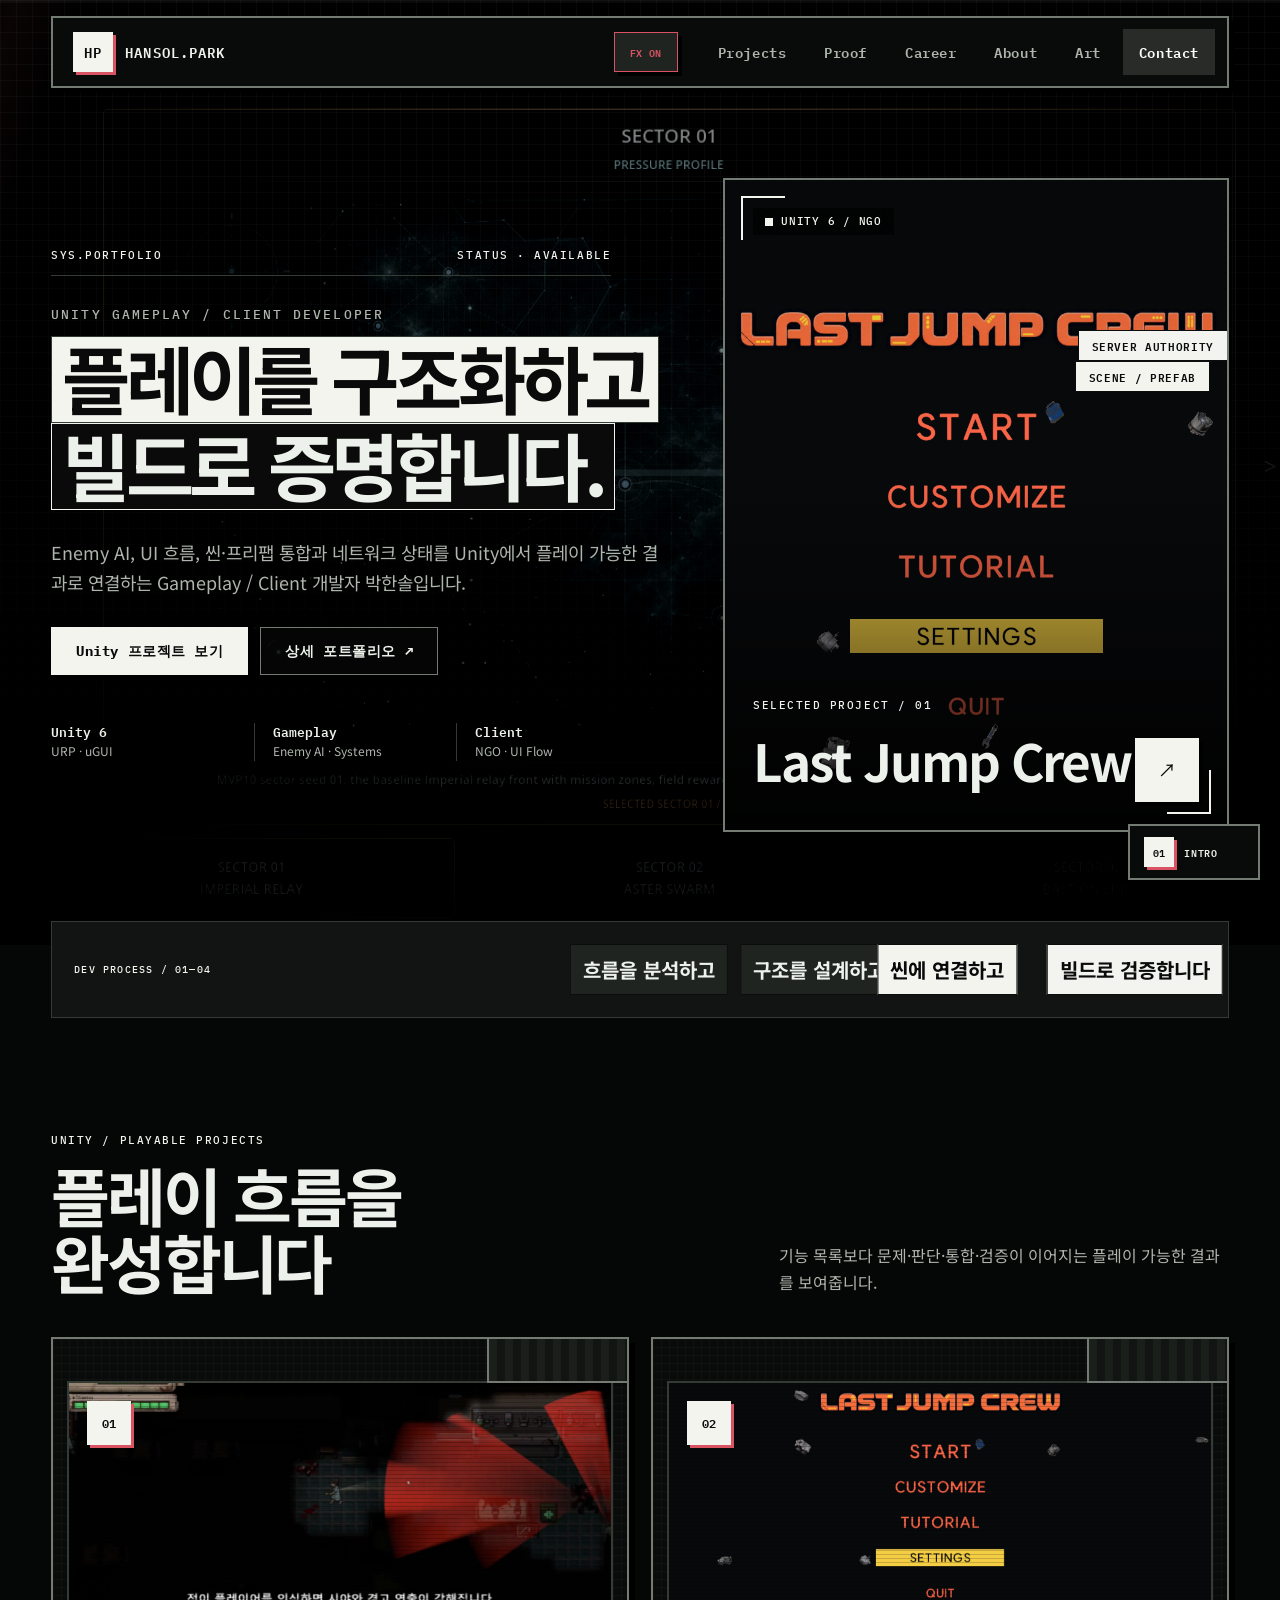
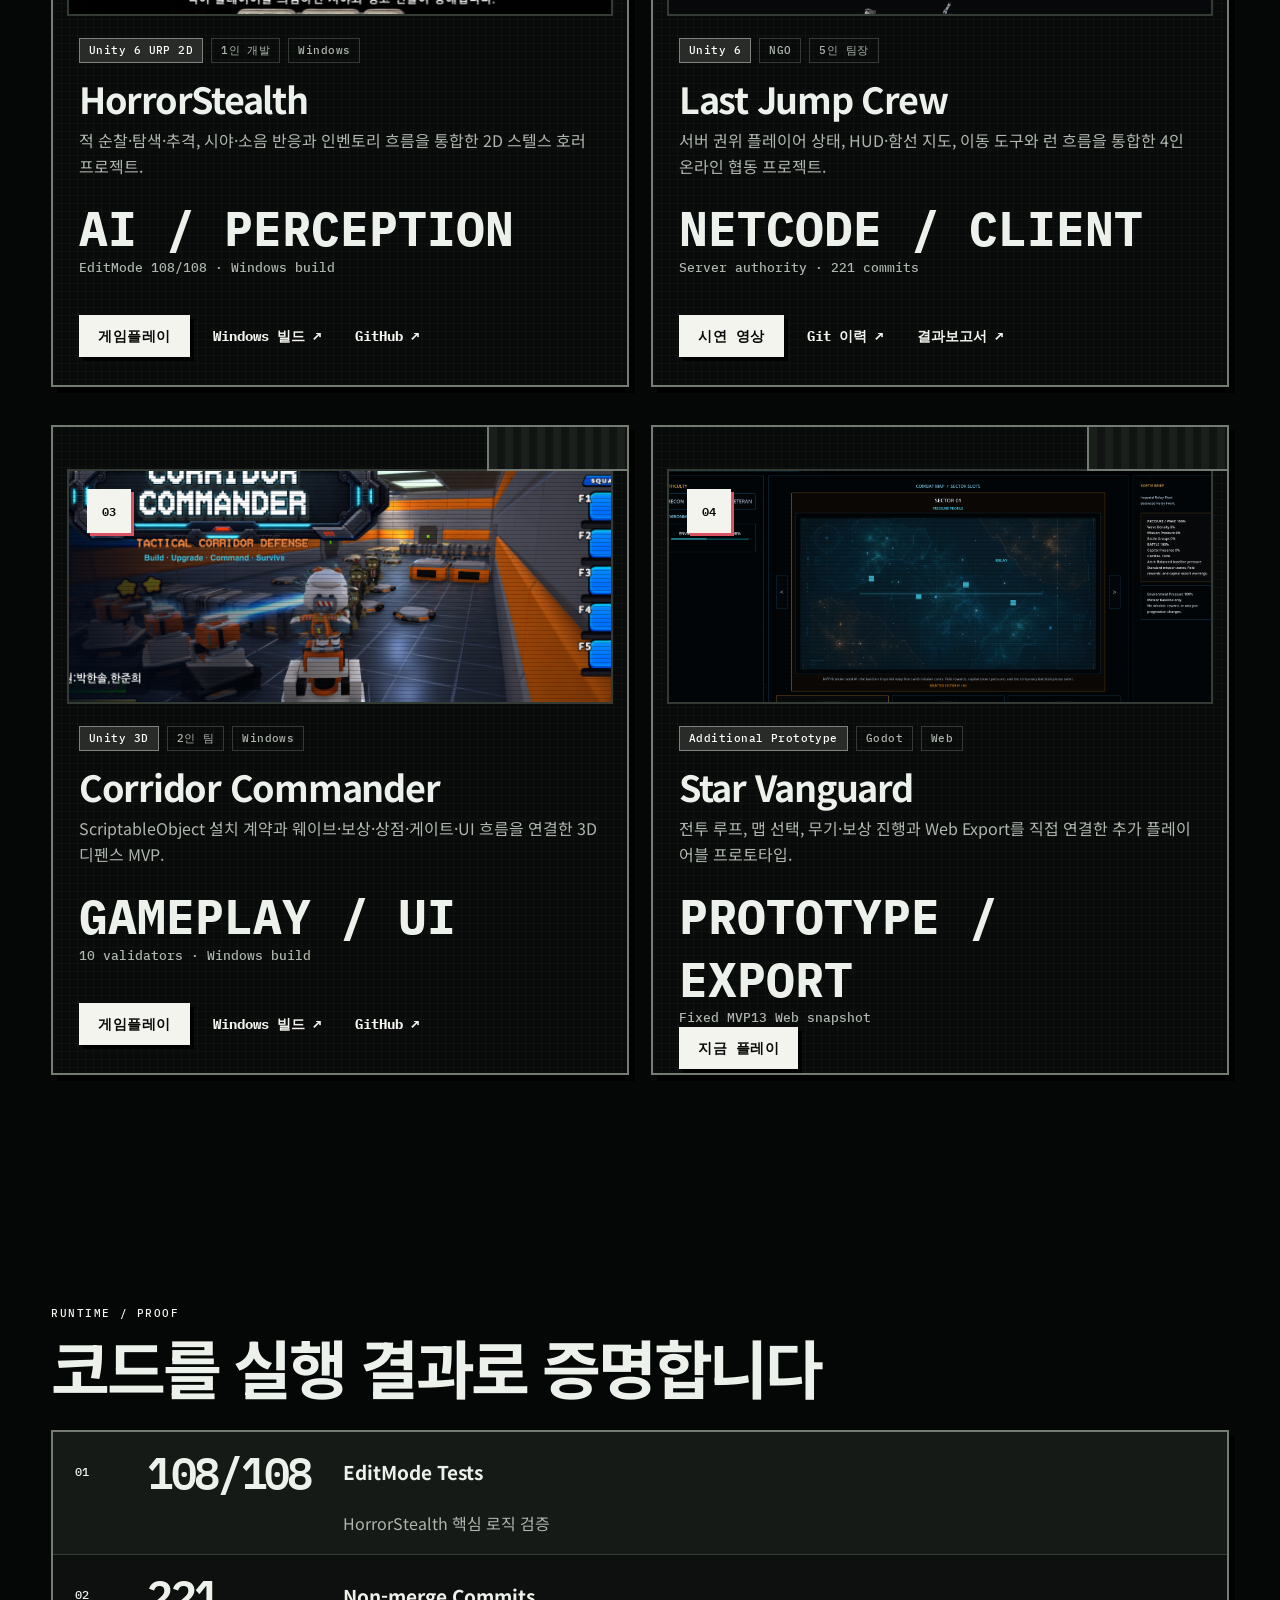
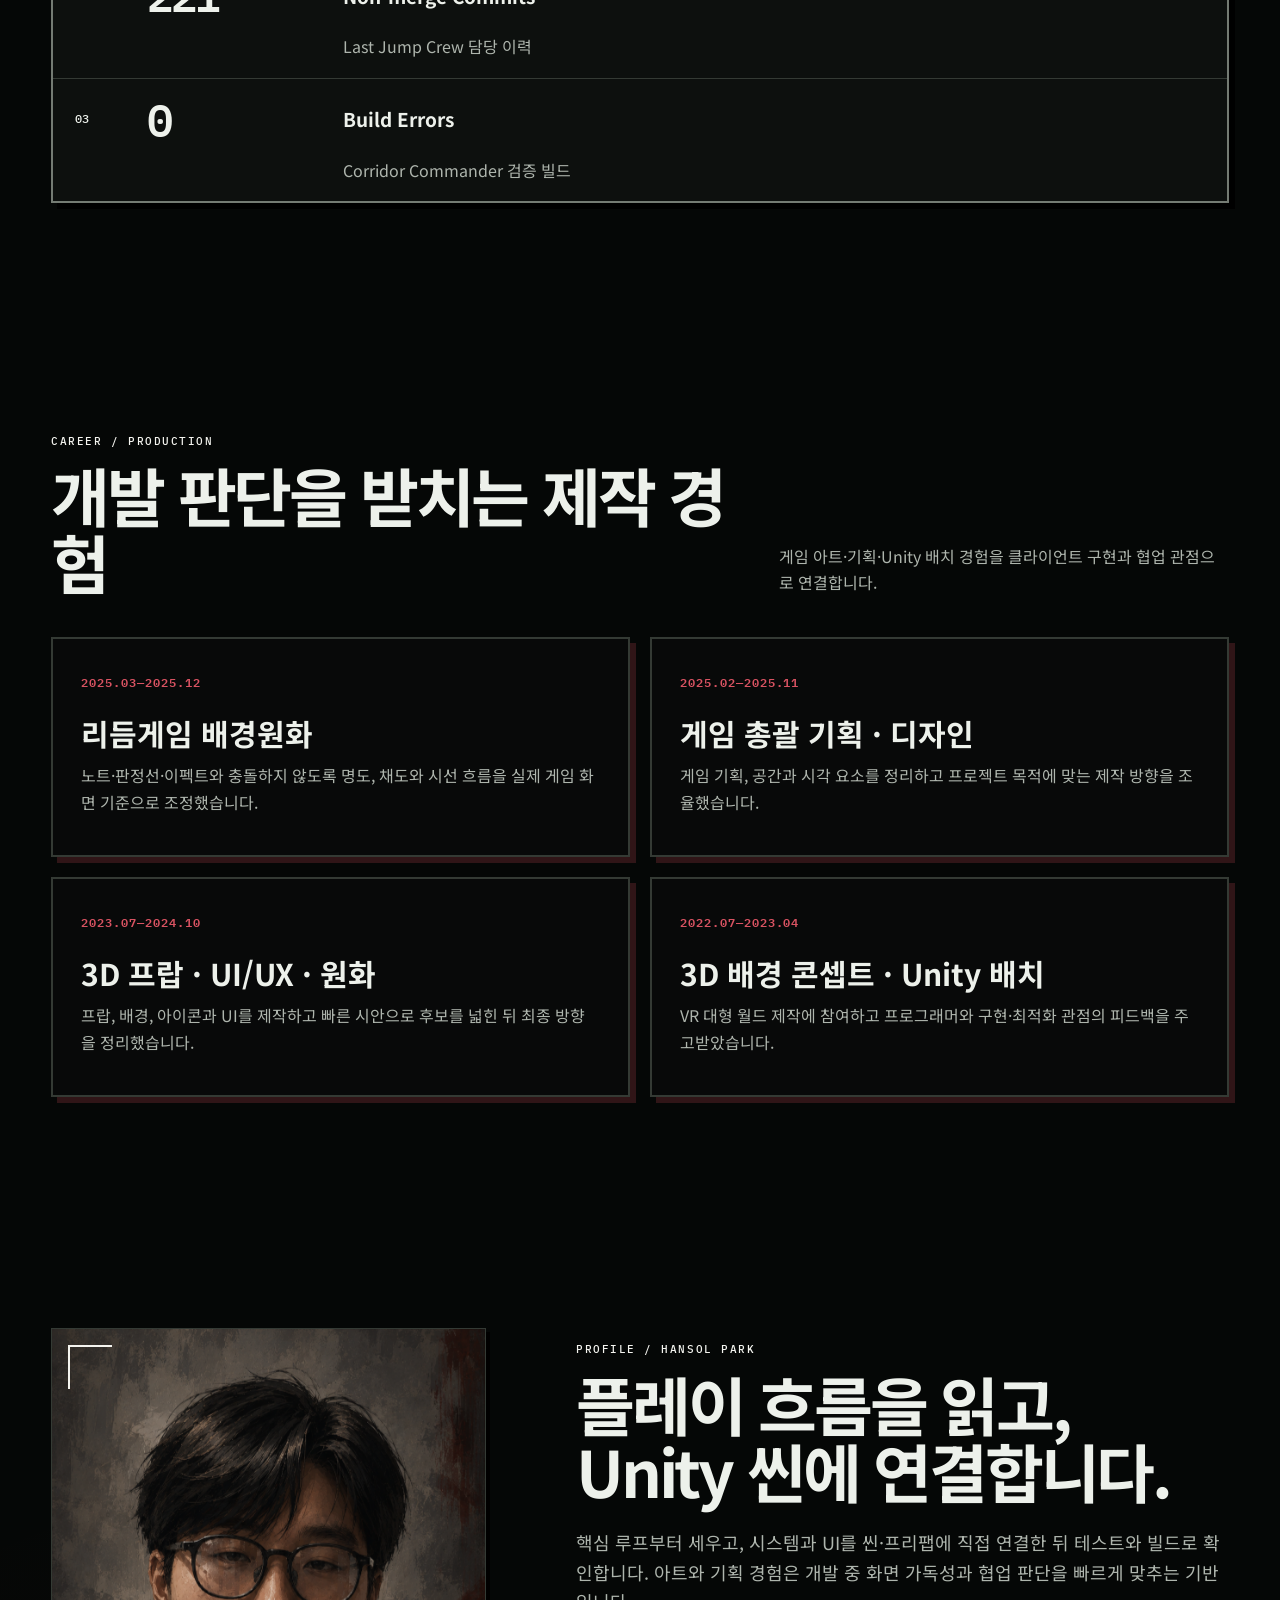
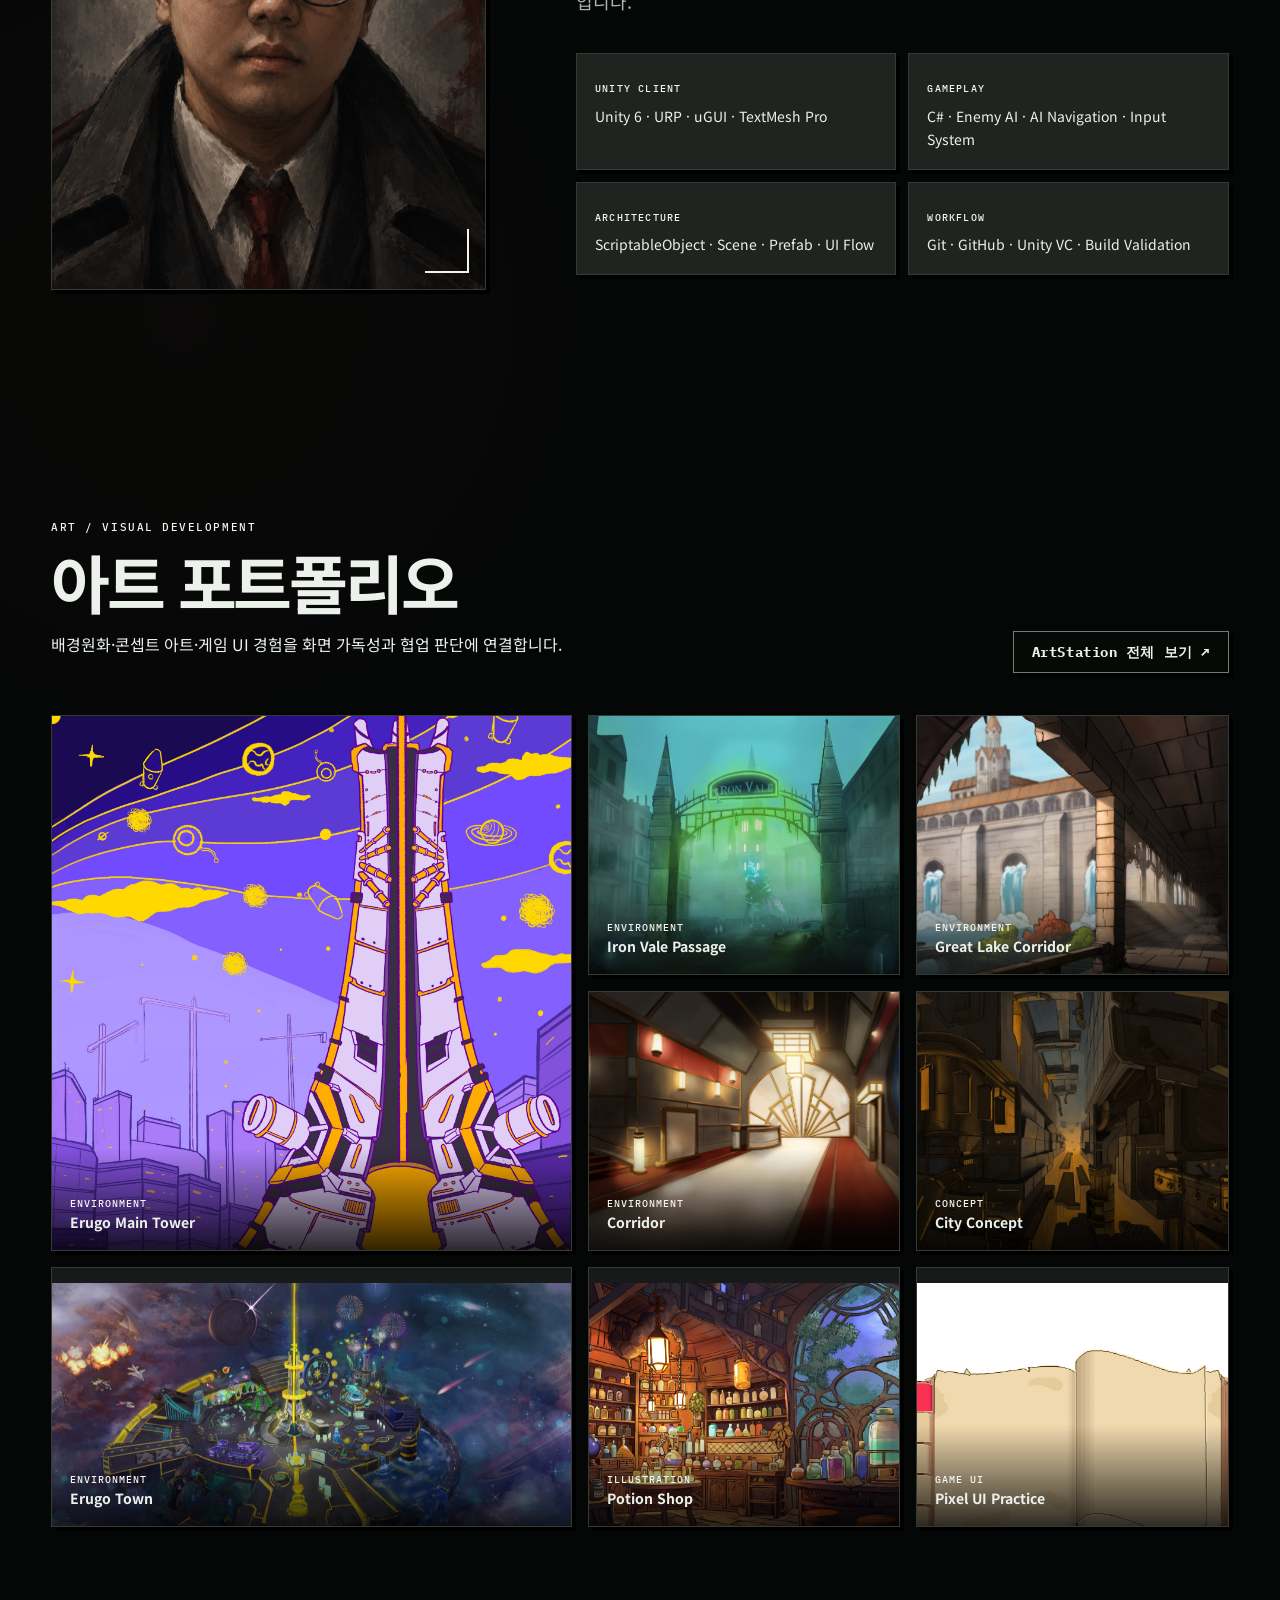
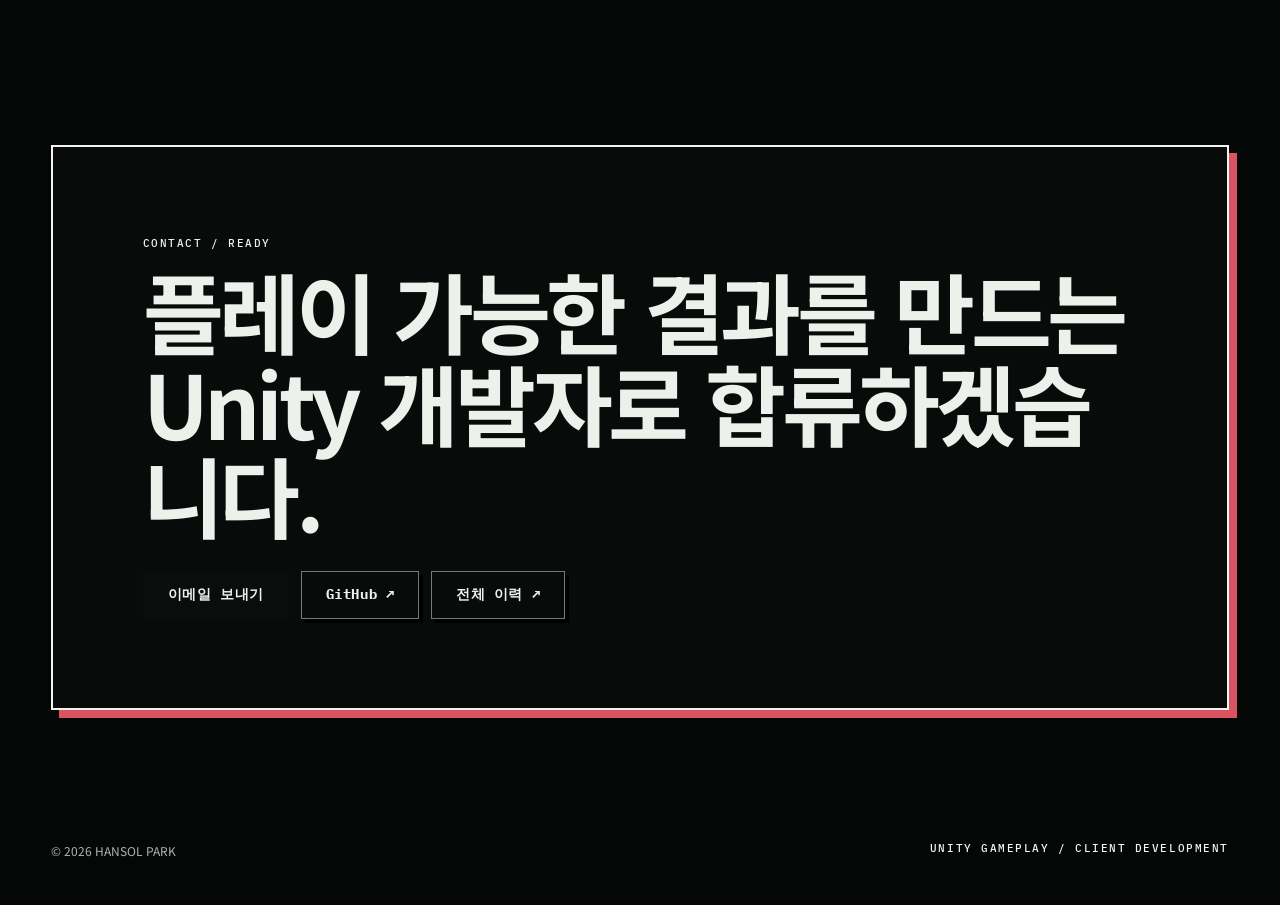
==== commit 25f27357: "Restore art portfolio gallery" ====
--- a/index.html
+++ b/index.html
@@ -46,6 +46,7 @@
       <a href="#proof">Proof</a>
       <a href="#career">Career</a>
       <a href="#about">About</a>
+      <a href="#art">Art</a>
       <a class="nav-cta" href="mailto:parkhansol011@gmail.com">Contact</a>
     </nav>
   </header>
@@ -235,6 +236,28 @@
       </div>
     </section>
 
+    <section id="art" class="section-shell content-section" data-chapter="ART" aria-labelledby="art-title">
+      <div class="section-heading">
+        <div>
+          <p class="system-label">ART / VISUAL DEVELOPMENT</p>
+          <h2 id="art-title">아트 포트폴리오</h2>
+          <p>배경원화·콘셉트 아트·게임 UI 경험을 화면 가독성과 협업 판단에 연결합니다.</p>
+        </div>
+        <a class="button outlined small" href="https://www.artstation.com/clrool" target="_blank" rel="noreferrer">ArtStation 전체 보기 ↗</a>
+      </div>
+
+      <div class="gallery-grid">
+        <figure class="gallery-main"><img src="images/portfolio/erugo-tower.jpg" alt="이루고 메인 타워 콘셉트 아트" loading="lazy" data-parallax><figcaption><span>ENVIRONMENT</span>Erugo Main Tower</figcaption></figure>
+        <figure><img src="images/portfolio/iron-vale-passage.jpg" alt="Iron Vale Passage 콘셉트 아트" loading="lazy" data-parallax><figcaption><span>ENVIRONMENT</span>Iron Vale Passage</figcaption></figure>
+        <figure><img src="images/portfolio/great-lake-corridor.jpg" alt="Great Lake Corridor 배경원화" loading="lazy" data-parallax><figcaption><span>ENVIRONMENT</span>Great Lake Corridor</figcaption></figure>
+        <figure><img src="images/portfolio/corridor.jpg" alt="Corridor 배경원화" loading="lazy" data-parallax><figcaption><span>ENVIRONMENT</span>Corridor</figcaption></figure>
+        <figure><img src="images/portfolio/city-concept.jpg" alt="City Concept 배경원화" loading="lazy" data-parallax><figcaption><span>CONCEPT</span>City Concept</figcaption></figure>
+        <figure><img src="images/portfolio/erugo-town.jpg" alt="이루고 타운 콘셉트 아트" loading="lazy" data-parallax><figcaption><span>ENVIRONMENT</span>Erugo Town</figcaption></figure>
+        <figure><img src="images/portfolio/potion-shop.jpg" alt="Potion Shop 배경원화" loading="lazy" data-parallax><figcaption><span>ILLUSTRATION</span>Potion Shop</figcaption></figure>
+        <figure><img src="images/portfolio/pixel-ui-practice.jpg" alt="Pixel Art Game UI 연습" loading="lazy" data-parallax><figcaption><span>GAME UI</span>Pixel UI Practice</figcaption></figure>
+      </div>
+    </section>
+
     <section id="contact" class="section-shell contact-section" data-chapter="CONTACT" aria-labelledby="contact-title">
       <p class="system-label">CONTACT / READY</p>
       <h2 id="contact-title">플레이 가능한 결과를 만드는<br>Unity 개발자로 합류하겠습니다.</h2>
--- a/css/style.css
+++ b/css/style.css
@@ -307,7 +307,7 @@
   .about-portrait { max-height: 640px; }
 }
 
-@media (max-width: 760px) {
+@media (max-width: 900px) {
   :root { --side: 16px; }
   .top-app-bar { top: 8px; min-height: 64px; margin-top: 8px; gap: 8px; border-radius: 20px; }
   .motion-toggle { min-width: 54px; padding-inline: 8px; }
@@ -508,7 +508,7 @@
 
 @keyframes pixelBlink { 50% { opacity: .25; } }
 
-@media (max-width: 760px) {
+@media (max-width: 900px) {
   .top-app-bar,
   .primary-nav,
   .menu-button,
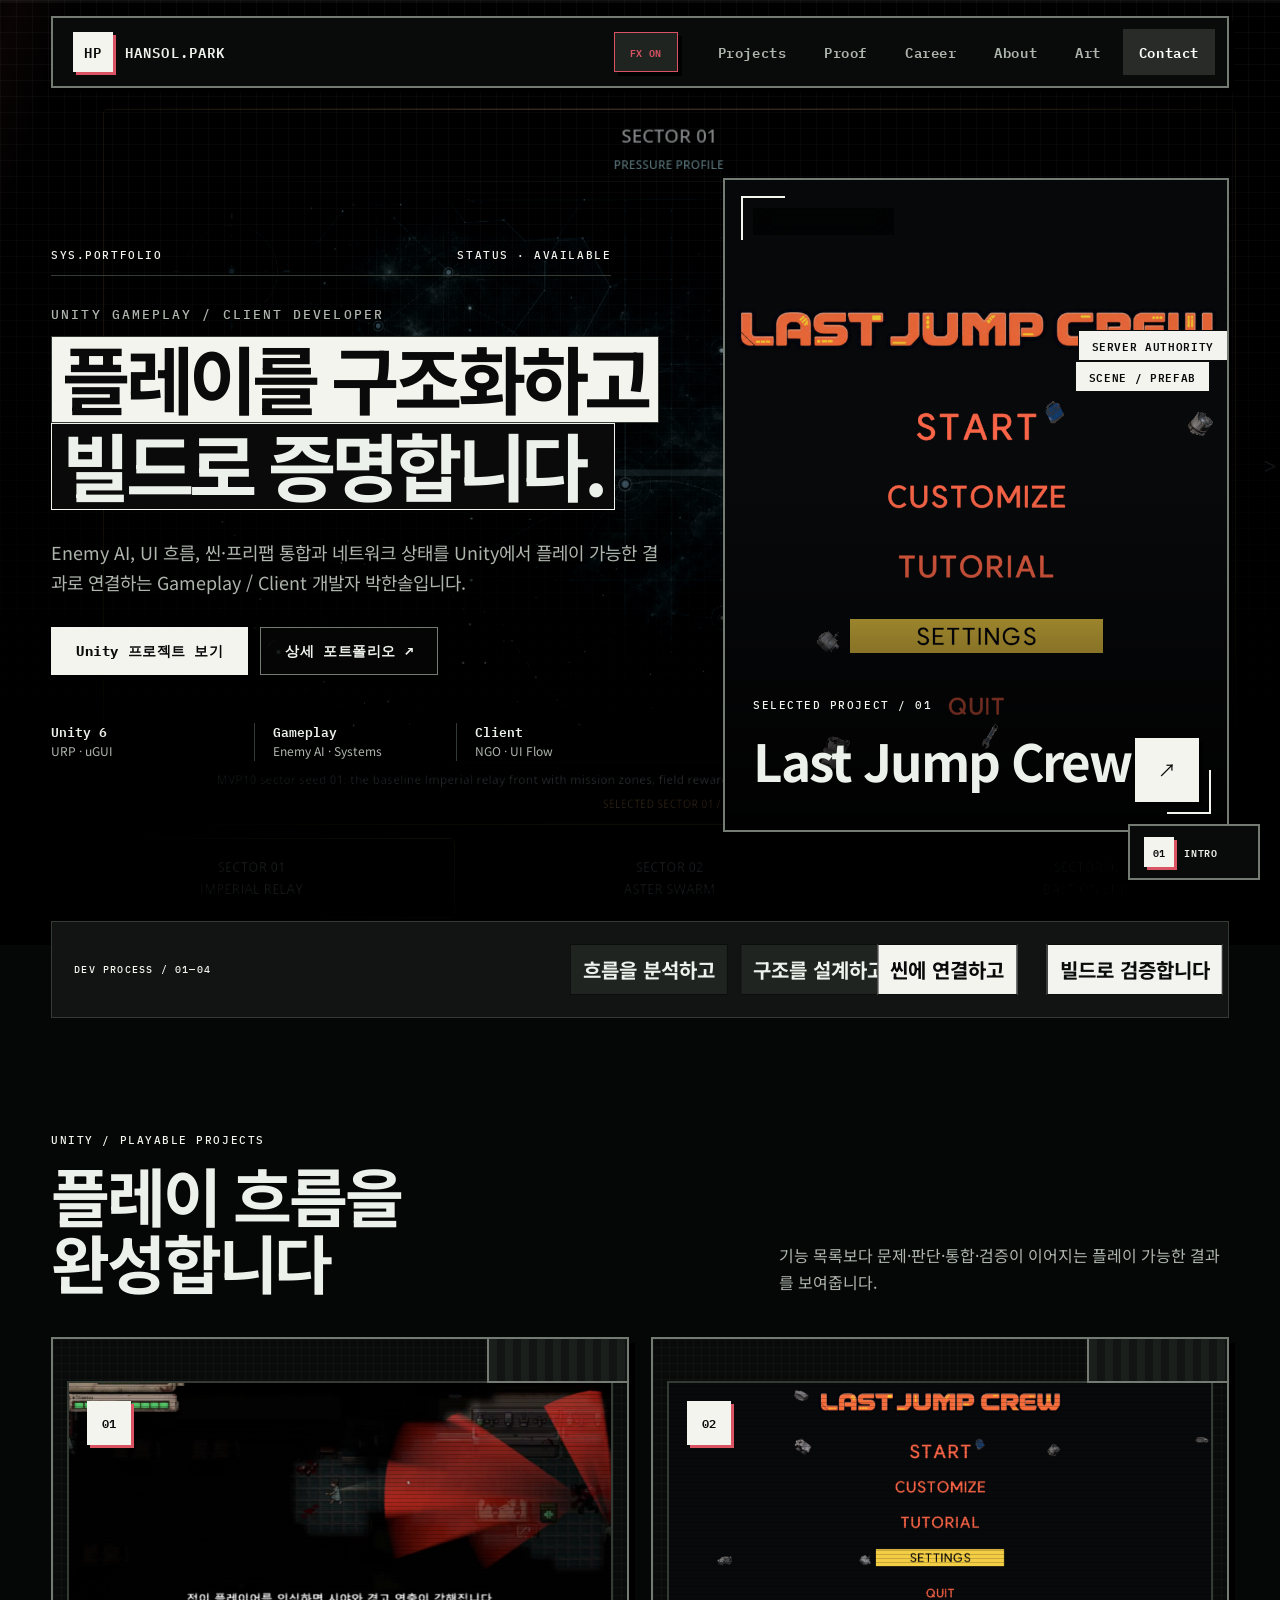
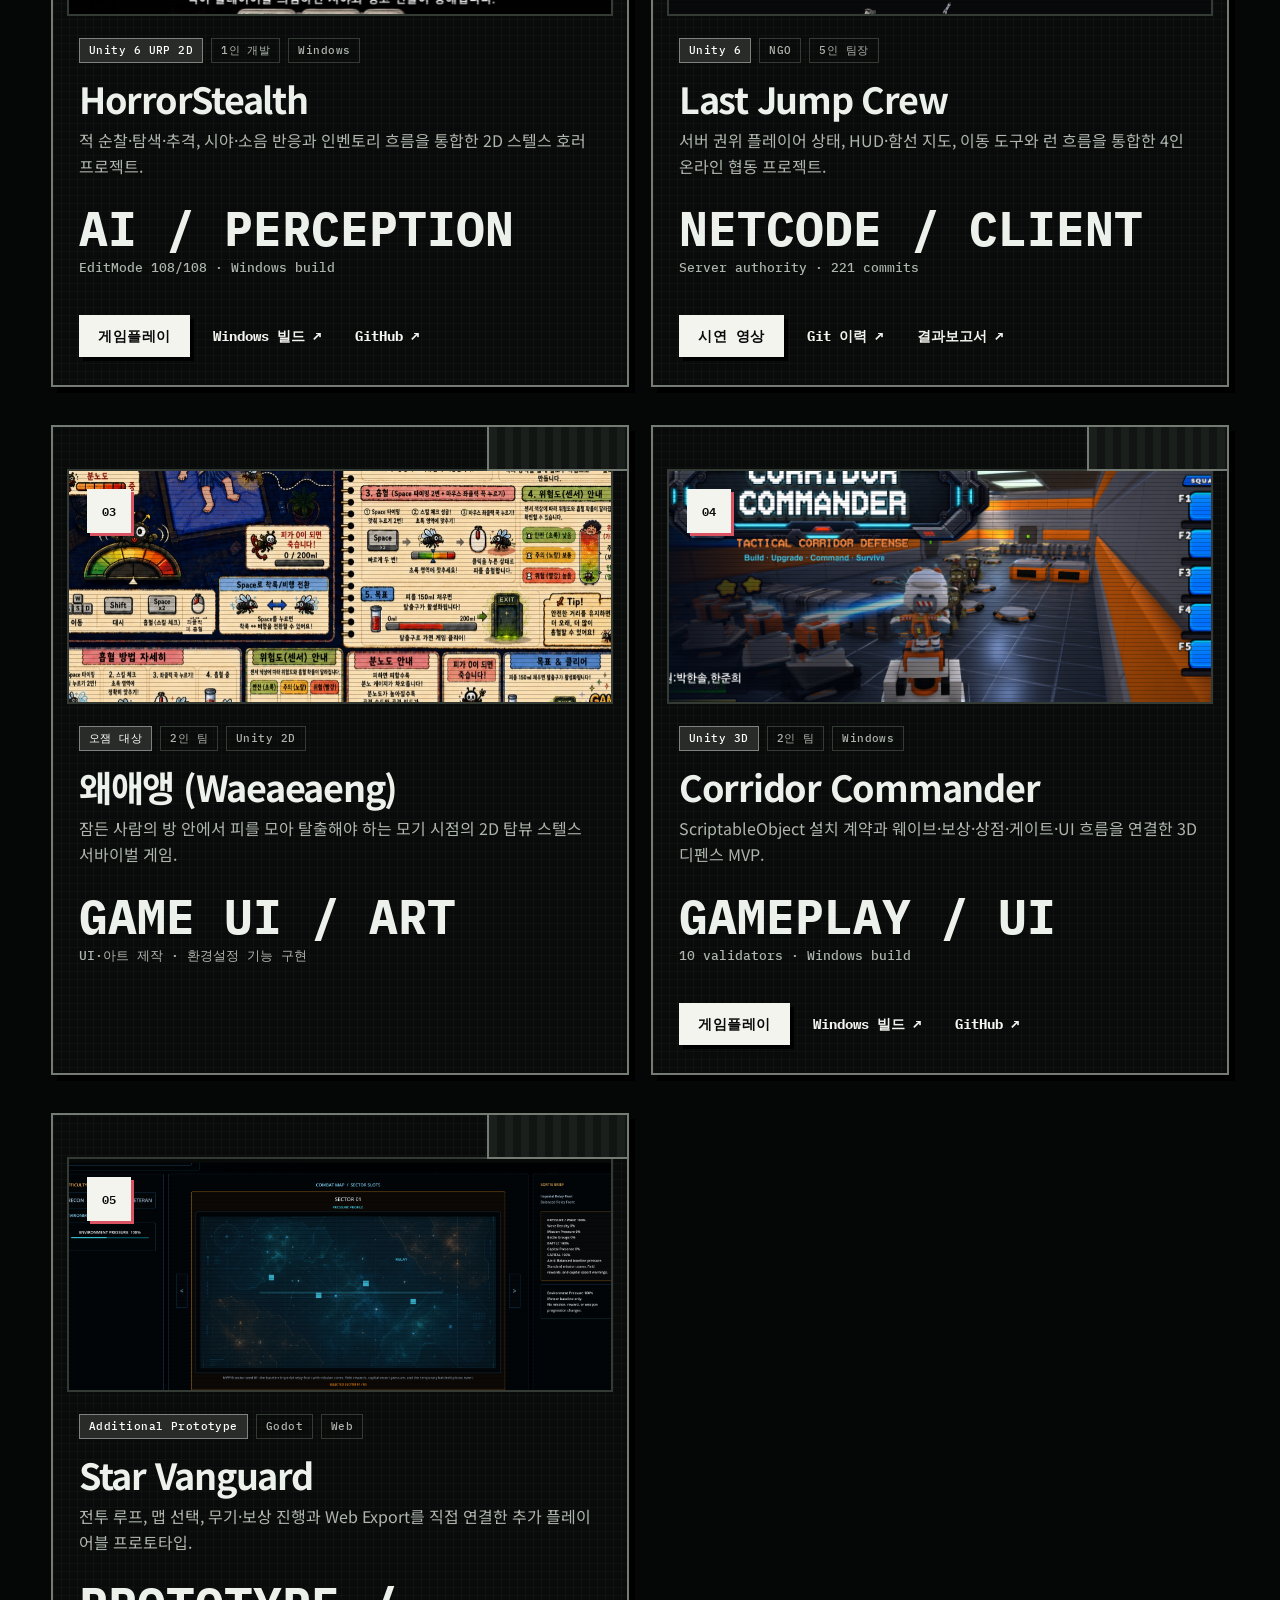
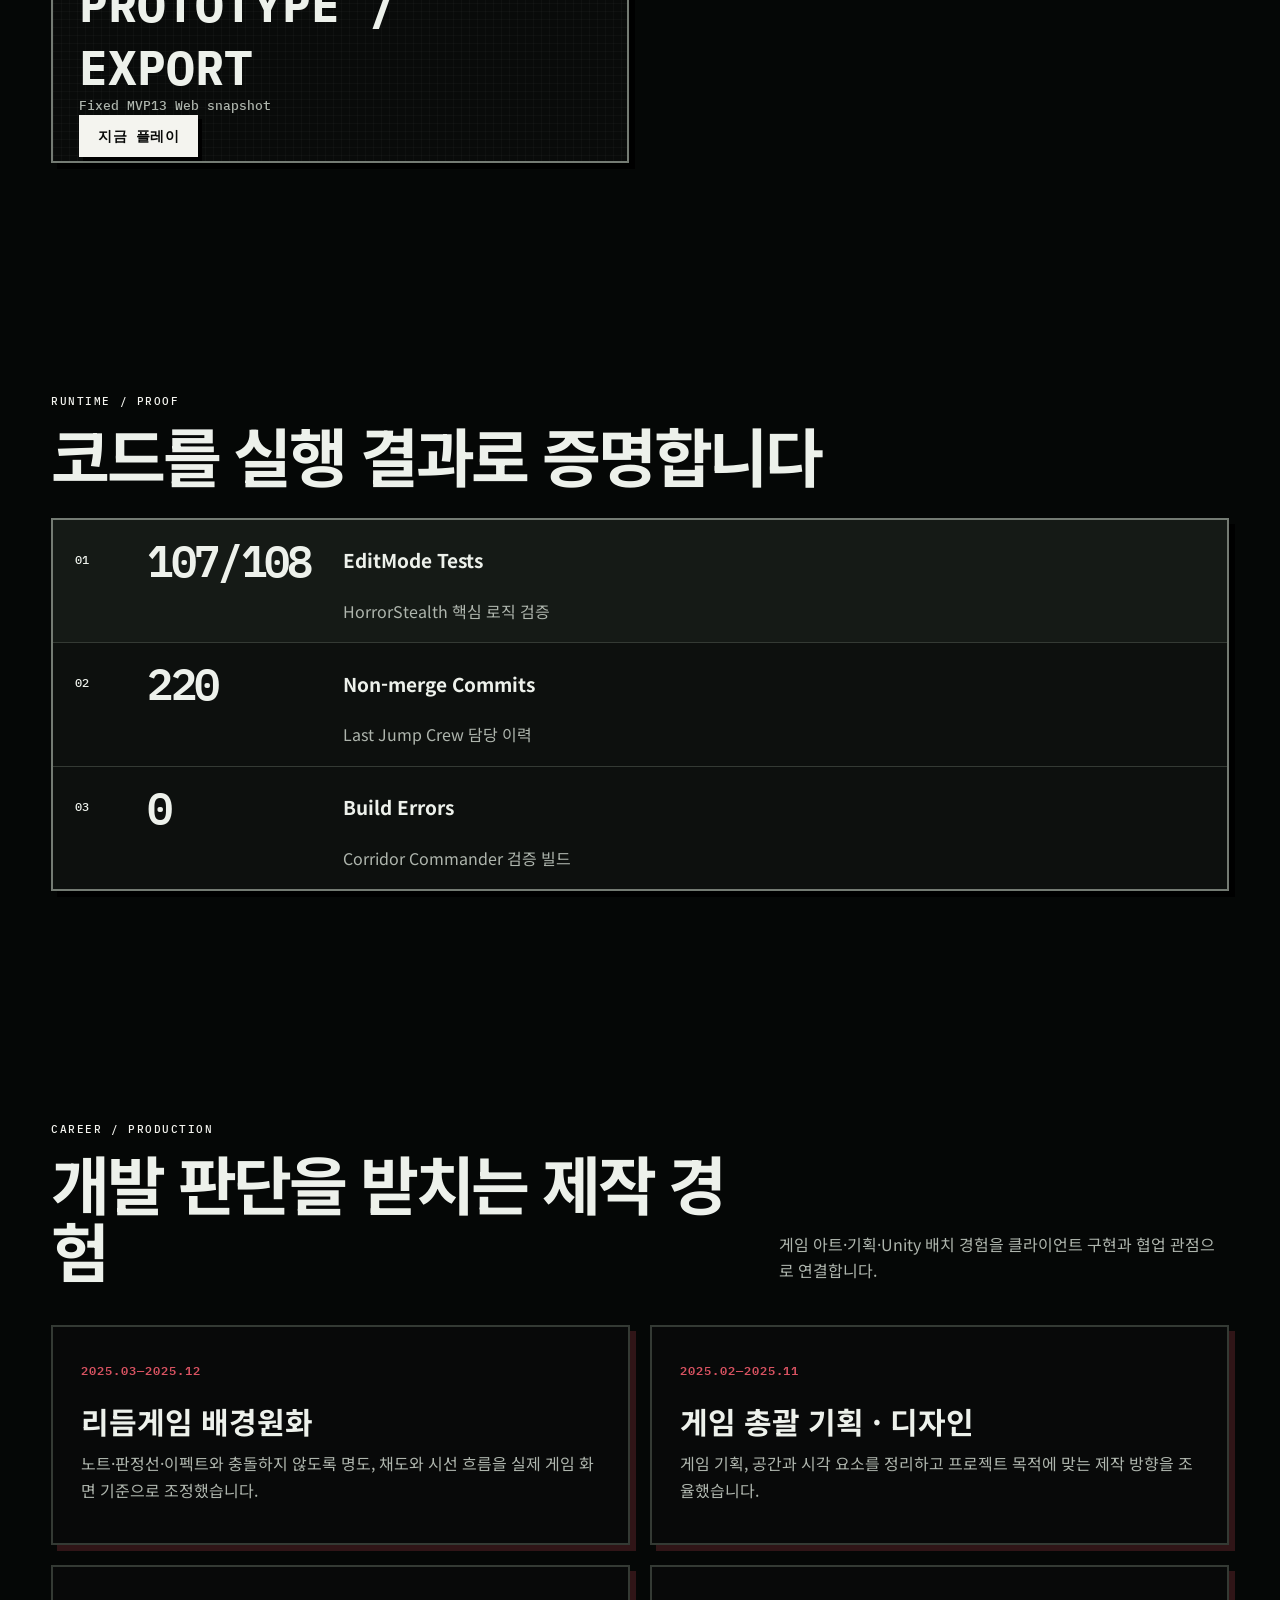
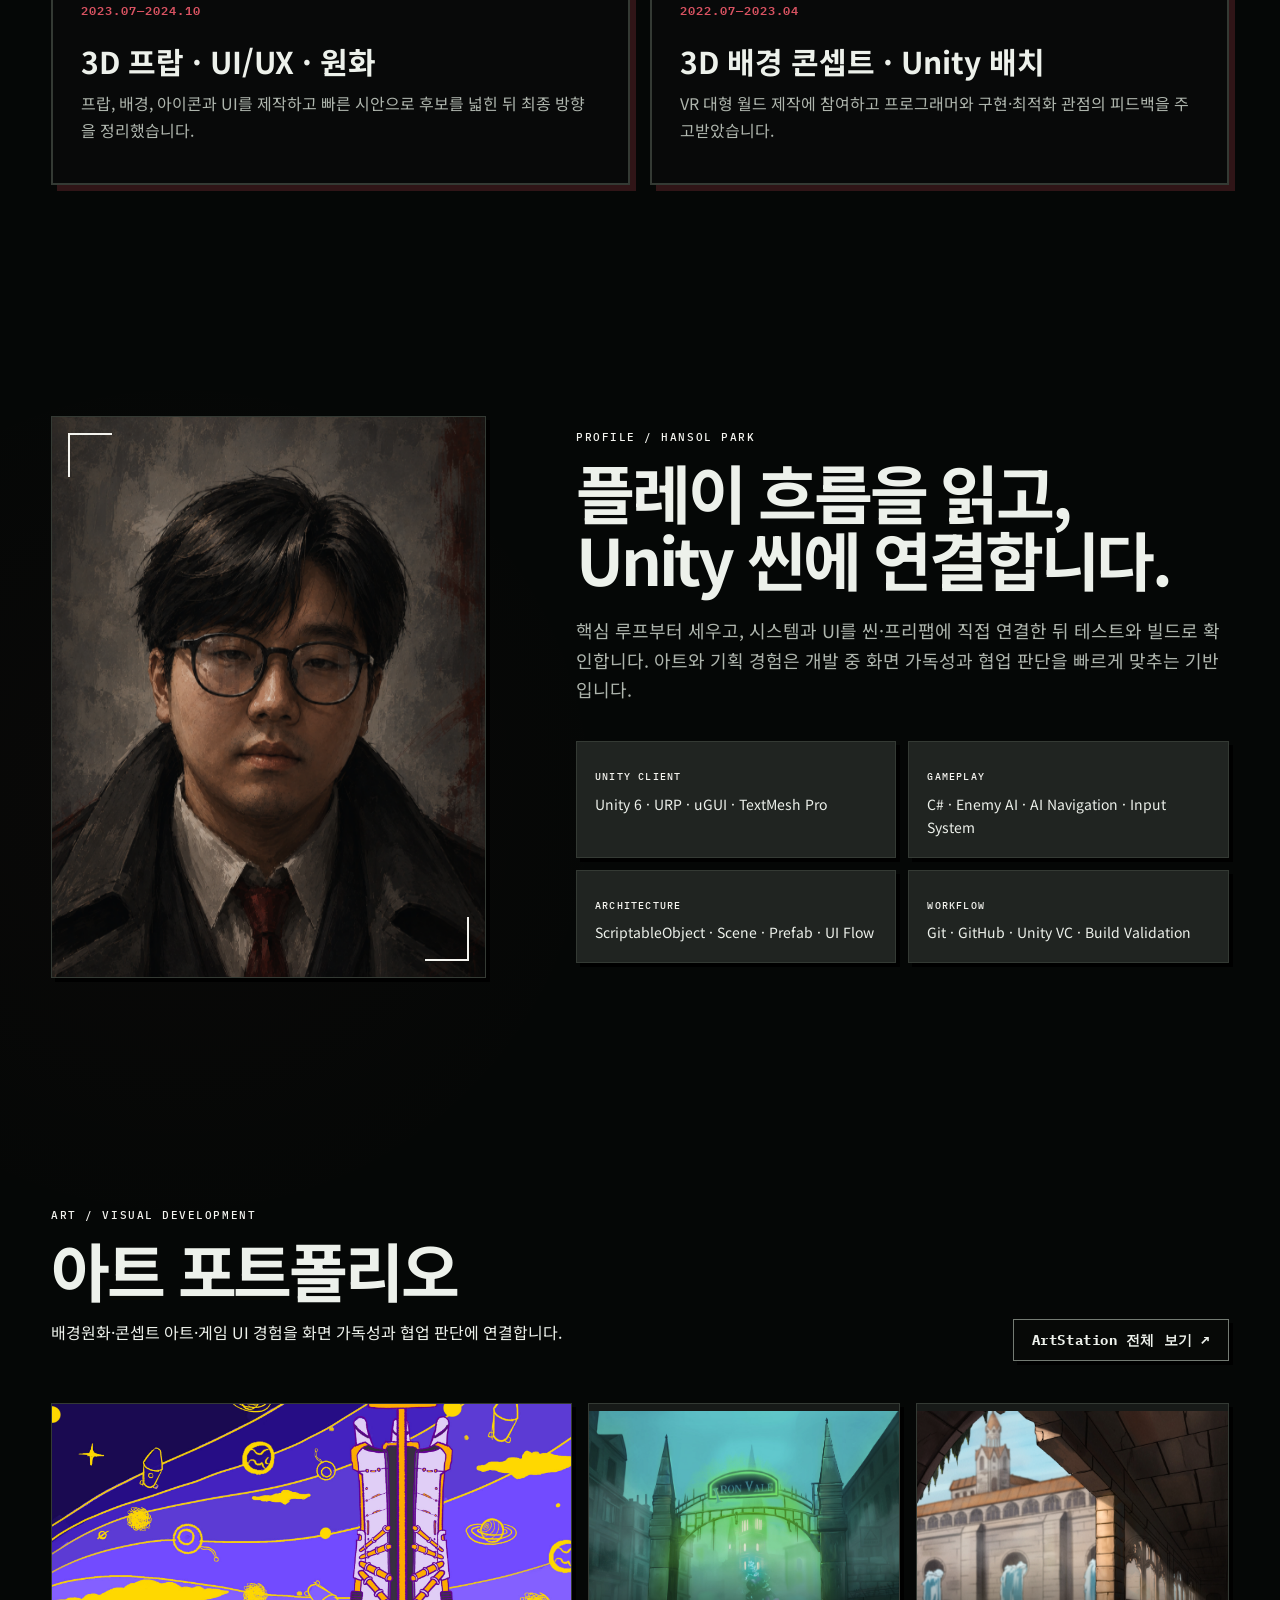
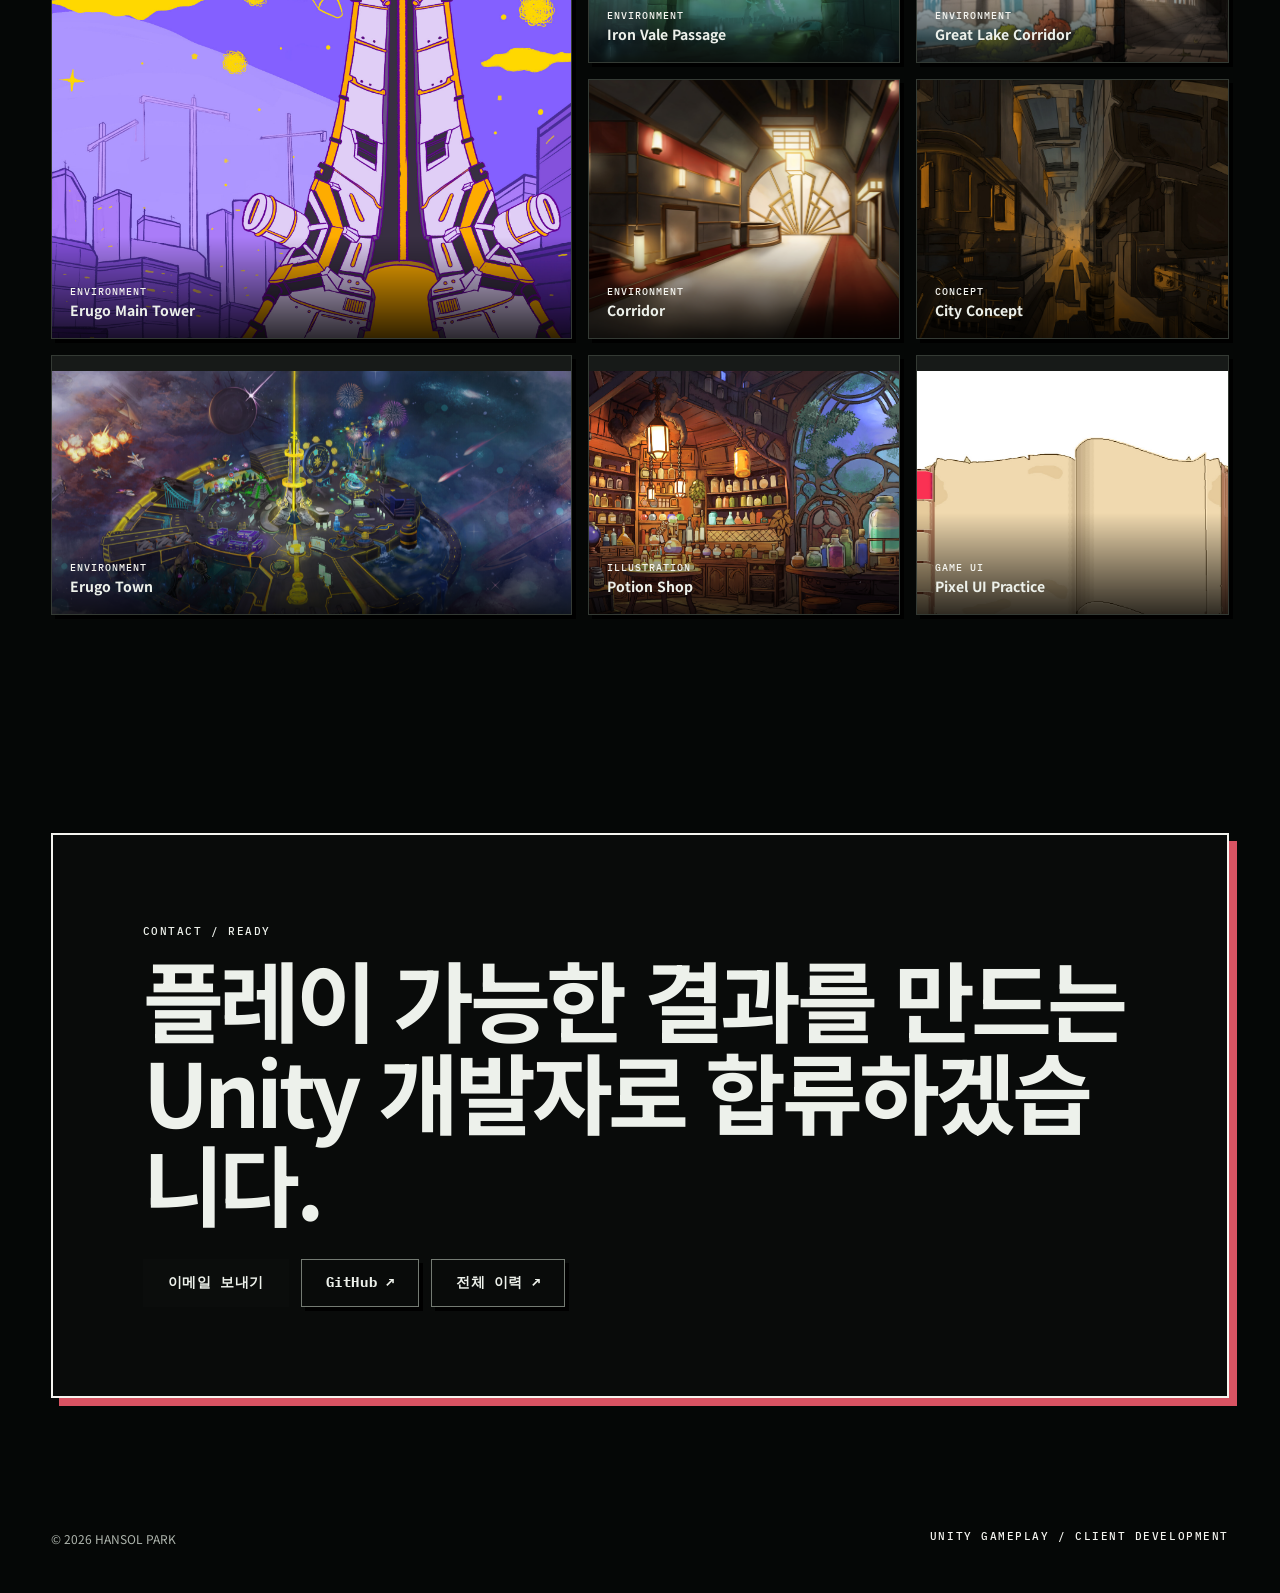
==== commit f40e0647: "Add Waeaeaeng portfolio project" ====
--- a/index.html
+++ b/index.html
@@ -141,8 +141,21 @@
 
         <article class="project-card" data-tilt>
           <div class="project-image compact">
+            <img src="images/portfolio/waeaeaeng-tutorial-board.png" alt="왜애앵 게임 UI와 조작 흐름을 안내하는 튜토리얼 보드" loading="lazy" data-parallax>
+            <span class="index-badge">03</span>
+          </div>
+          <div class="project-body">
+            <div class="chip-row"><span class="chip active">오잼 대상</span><span class="chip">2인 팀</span><span class="chip">Unity 2D</span></div>
+            <h3>왜애앵 <span lang="en">(Waeaeaeng)</span></h3>
+            <p class="project-summary">잠든 사람의 방 안에서 피를 모아 탈출해야 하는 모기 시점의 2D 탑뷰 스텔스 서바이벌 게임.</p>
+            <p class="proof-line"><strong>GAME UI / ART</strong> UI·아트 제작 · 환경설정 기능 구현</p>
+          </div>
+        </article>
+
+        <article class="project-card" data-tilt>
+          <div class="project-image compact">
             <img src="images/portfolio/corridor-commander-cover.png" alt="Corridor Commander Unity 디펜스 게임 화면" loading="lazy" data-parallax>
-            <span class="index-badge">03</span>
+            <span class="index-badge">04</span>
           </div>
           <div class="project-body">
             <div class="chip-row"><span class="chip active">Unity 3D</span><span class="chip">2인 팀</span><span class="chip">Windows</span></div>
@@ -160,7 +173,7 @@
         <article class="project-card experimental-card" data-tilt>
           <div class="project-image compact">
             <img src="images/portfolio/star-vanguard-map1-cover.png" alt="Star Vanguard Web Playtest 화면" loading="lazy" data-parallax>
-            <span class="index-badge">04</span>
+            <span class="index-badge">05</span>
           </div>
           <div class="project-body">
             <div class="chip-row"><span class="chip active">Additional Prototype</span><span class="chip">Godot</span><span class="chip">Web</span></div>
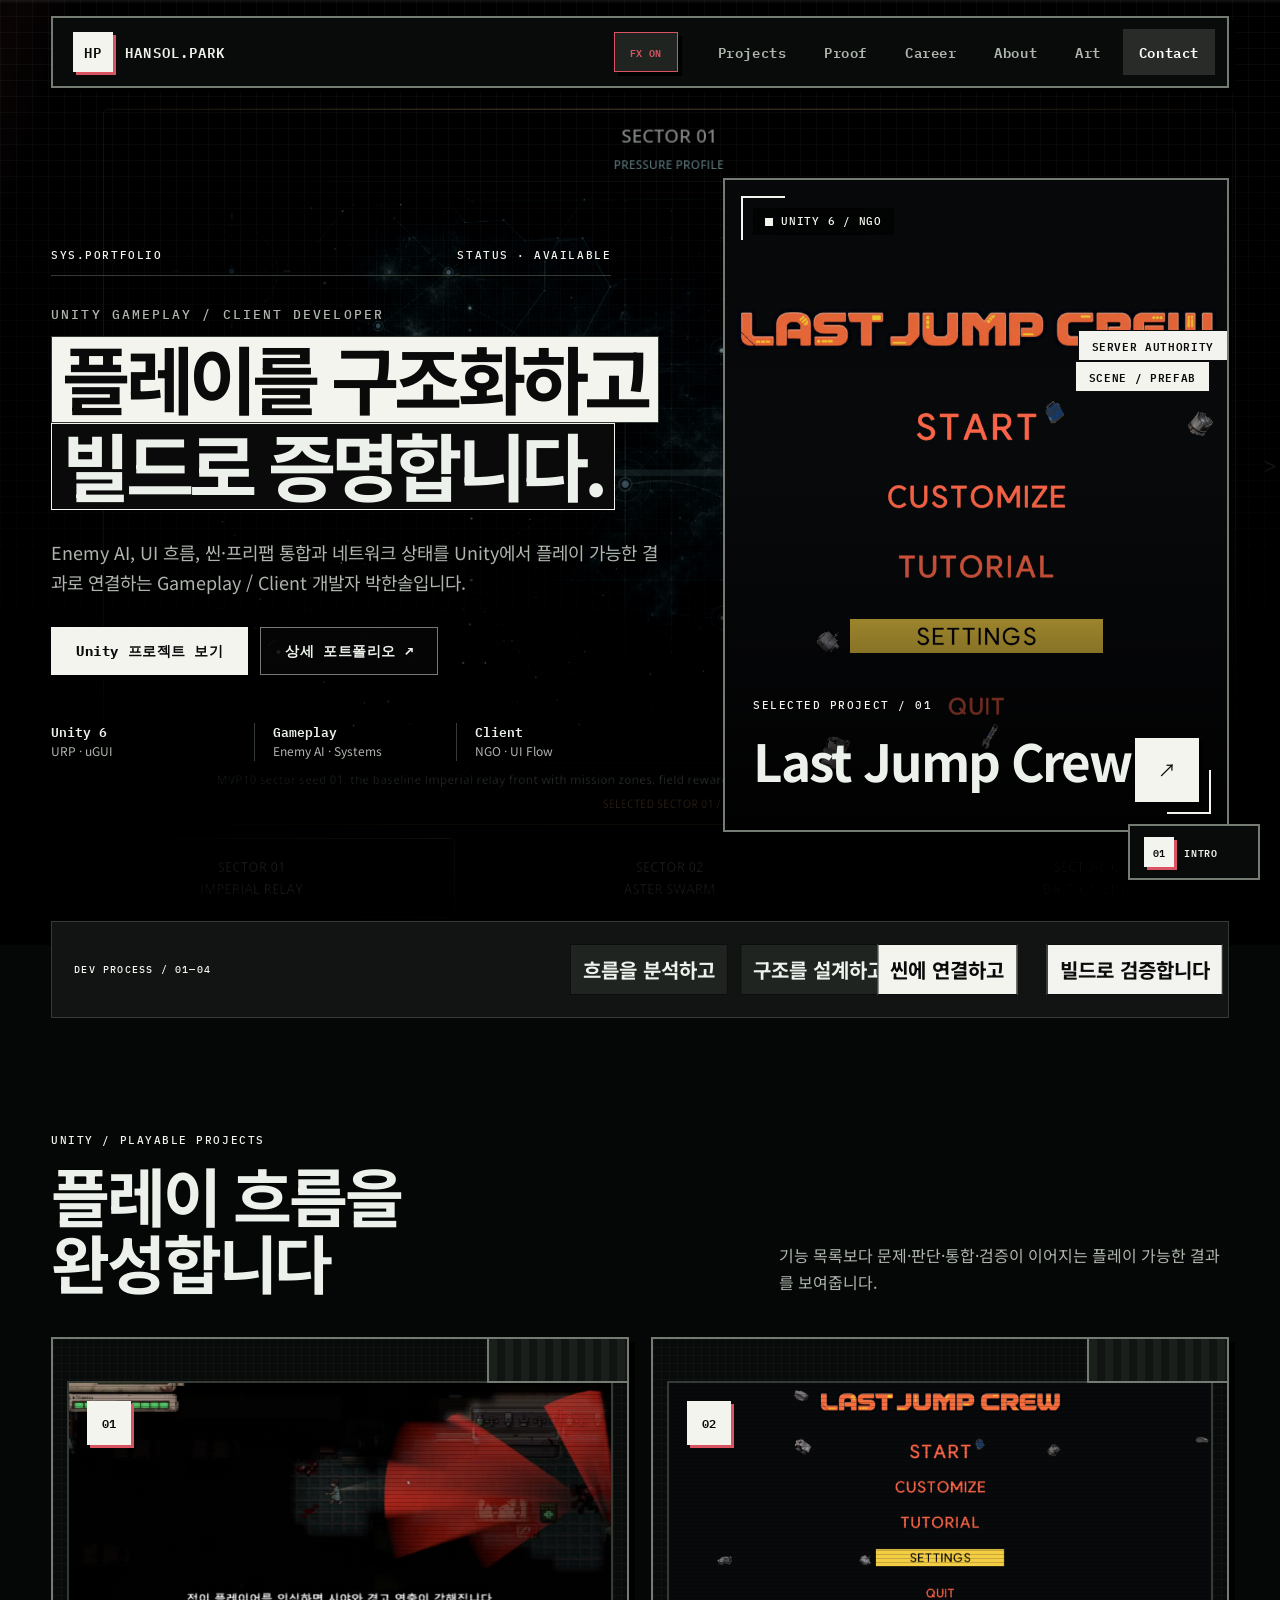
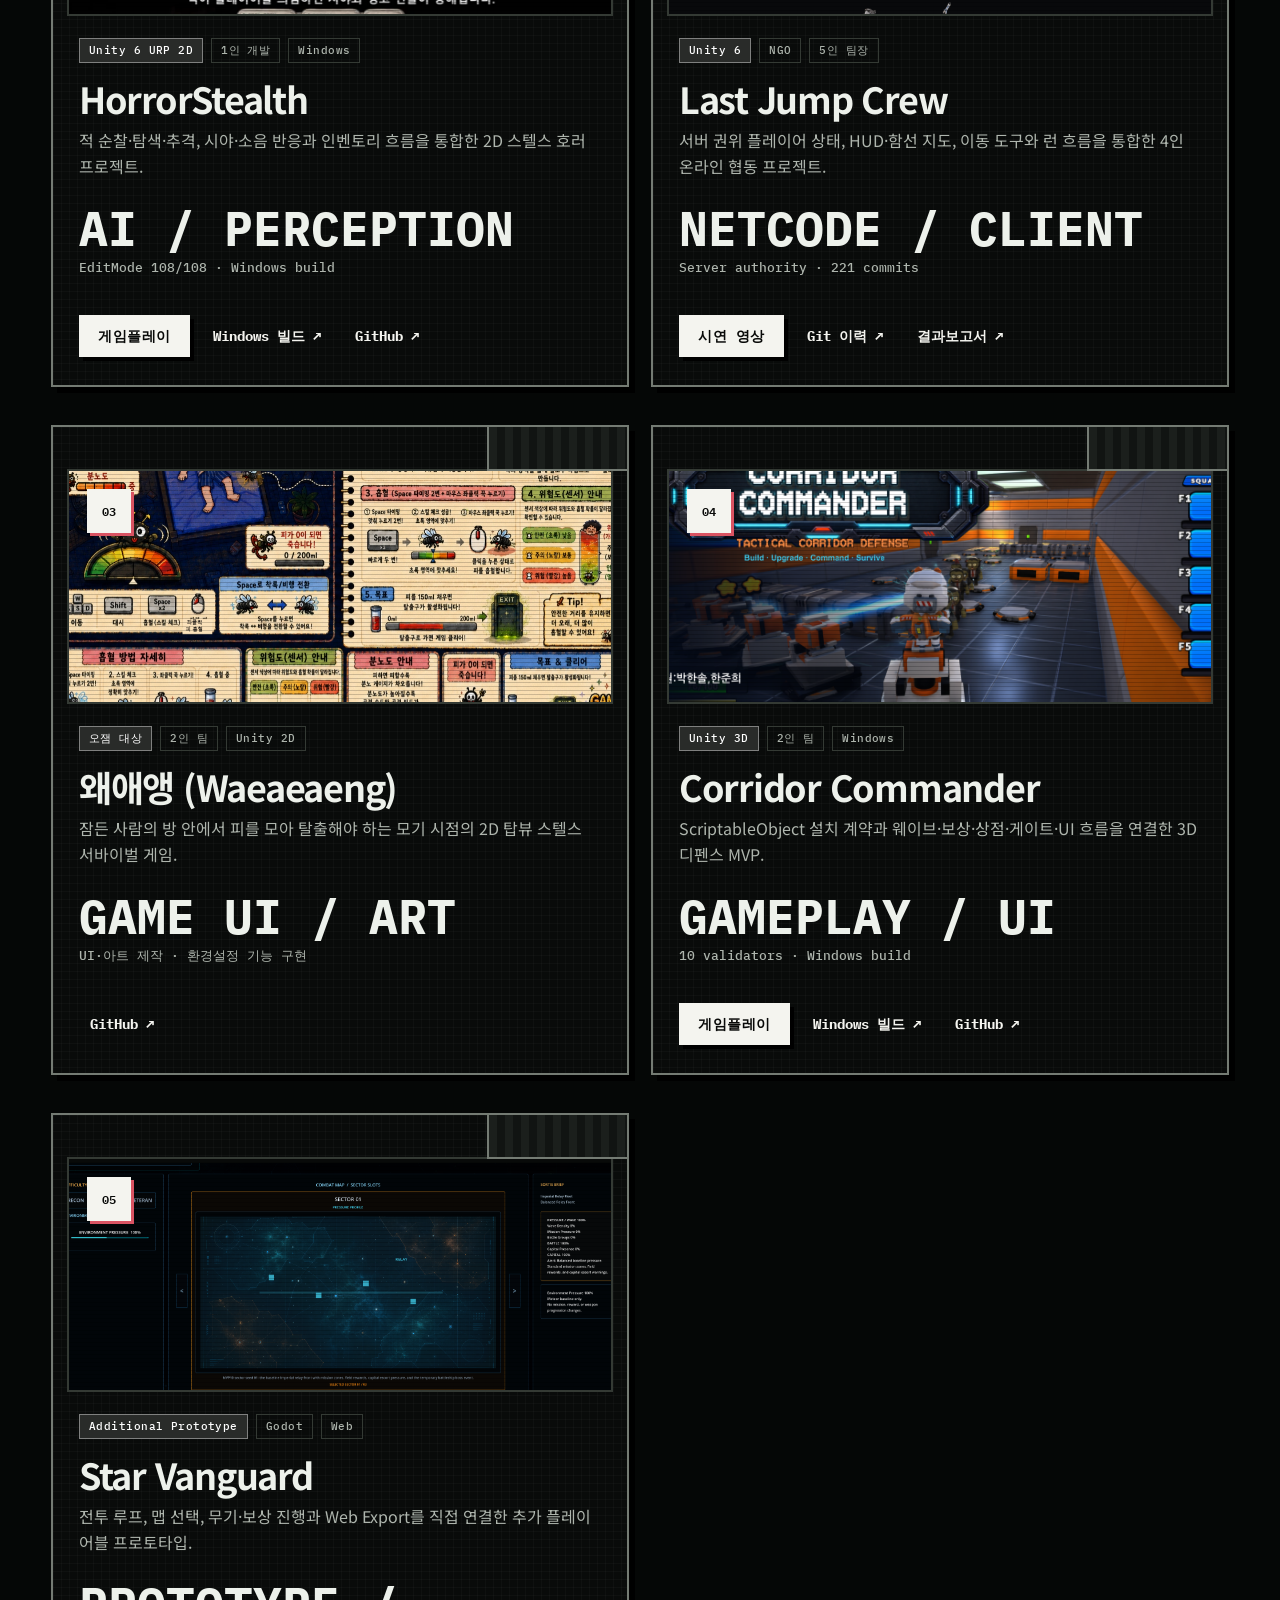
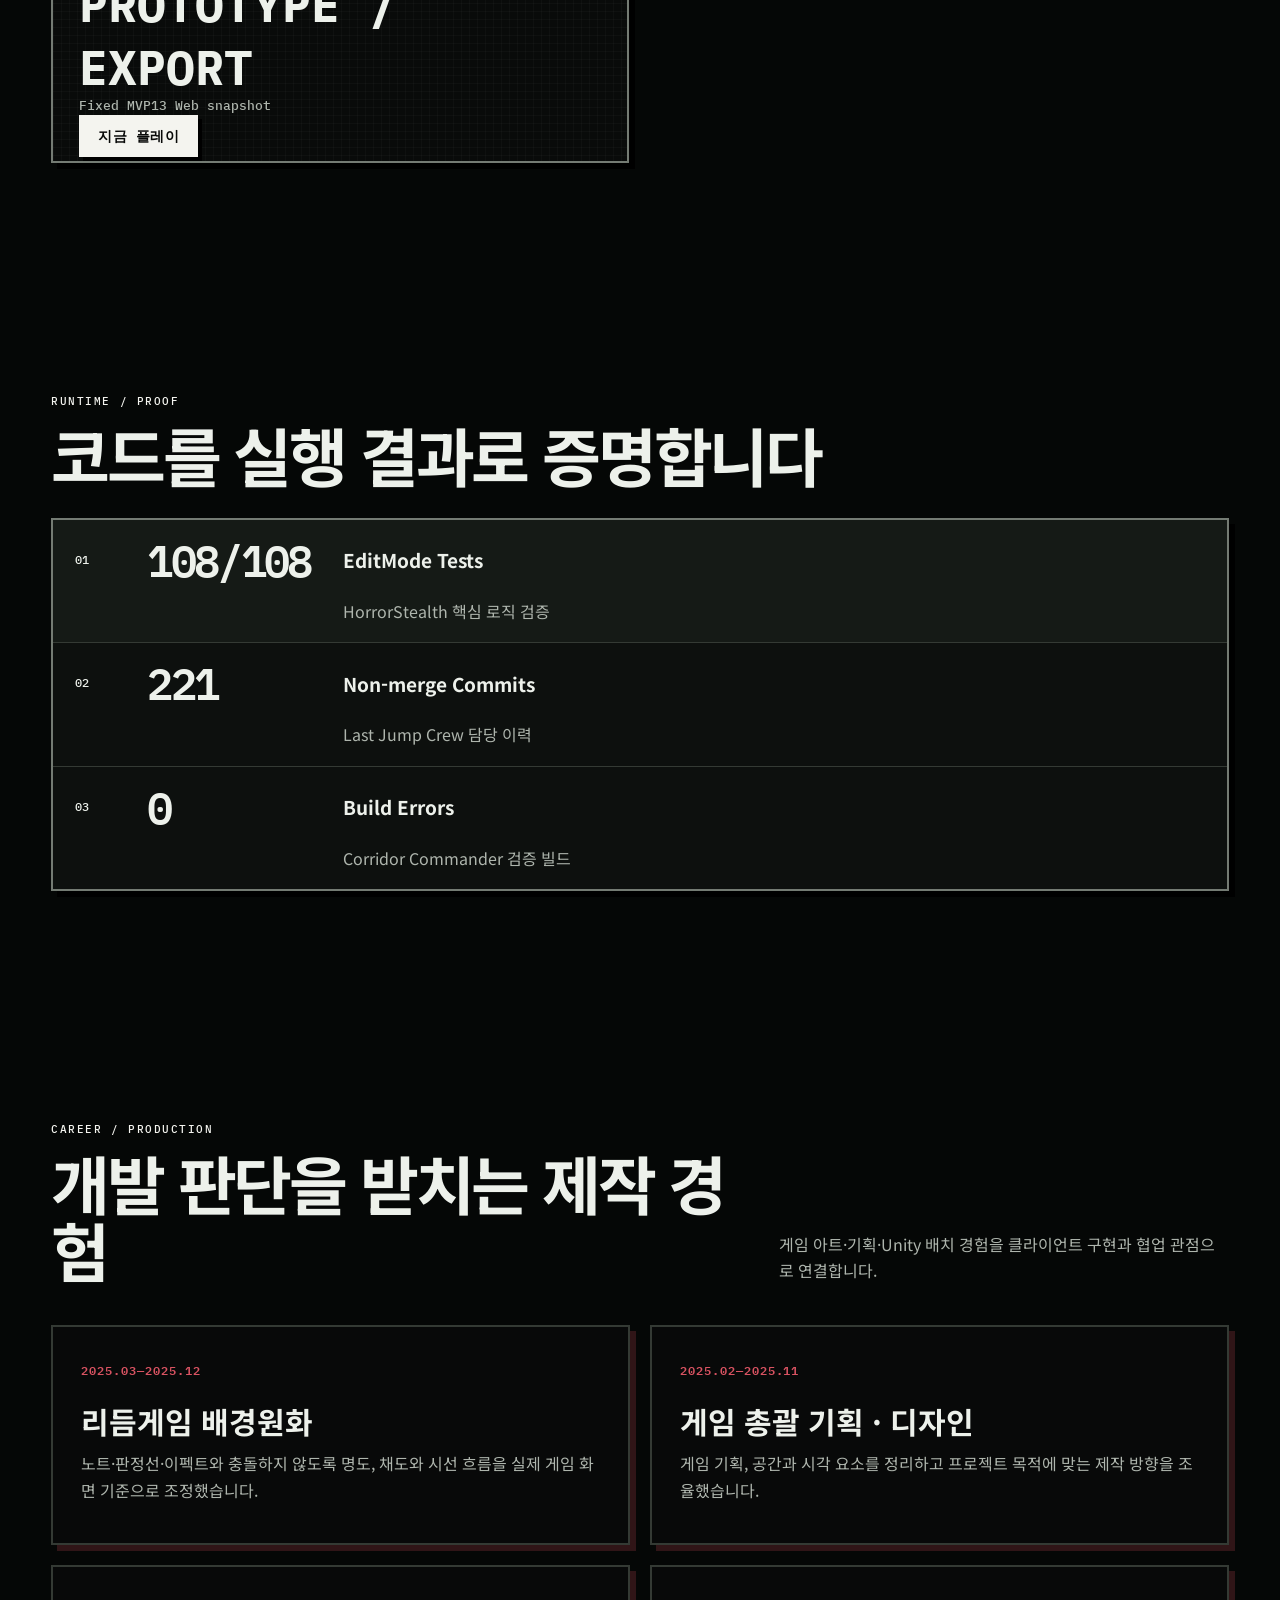
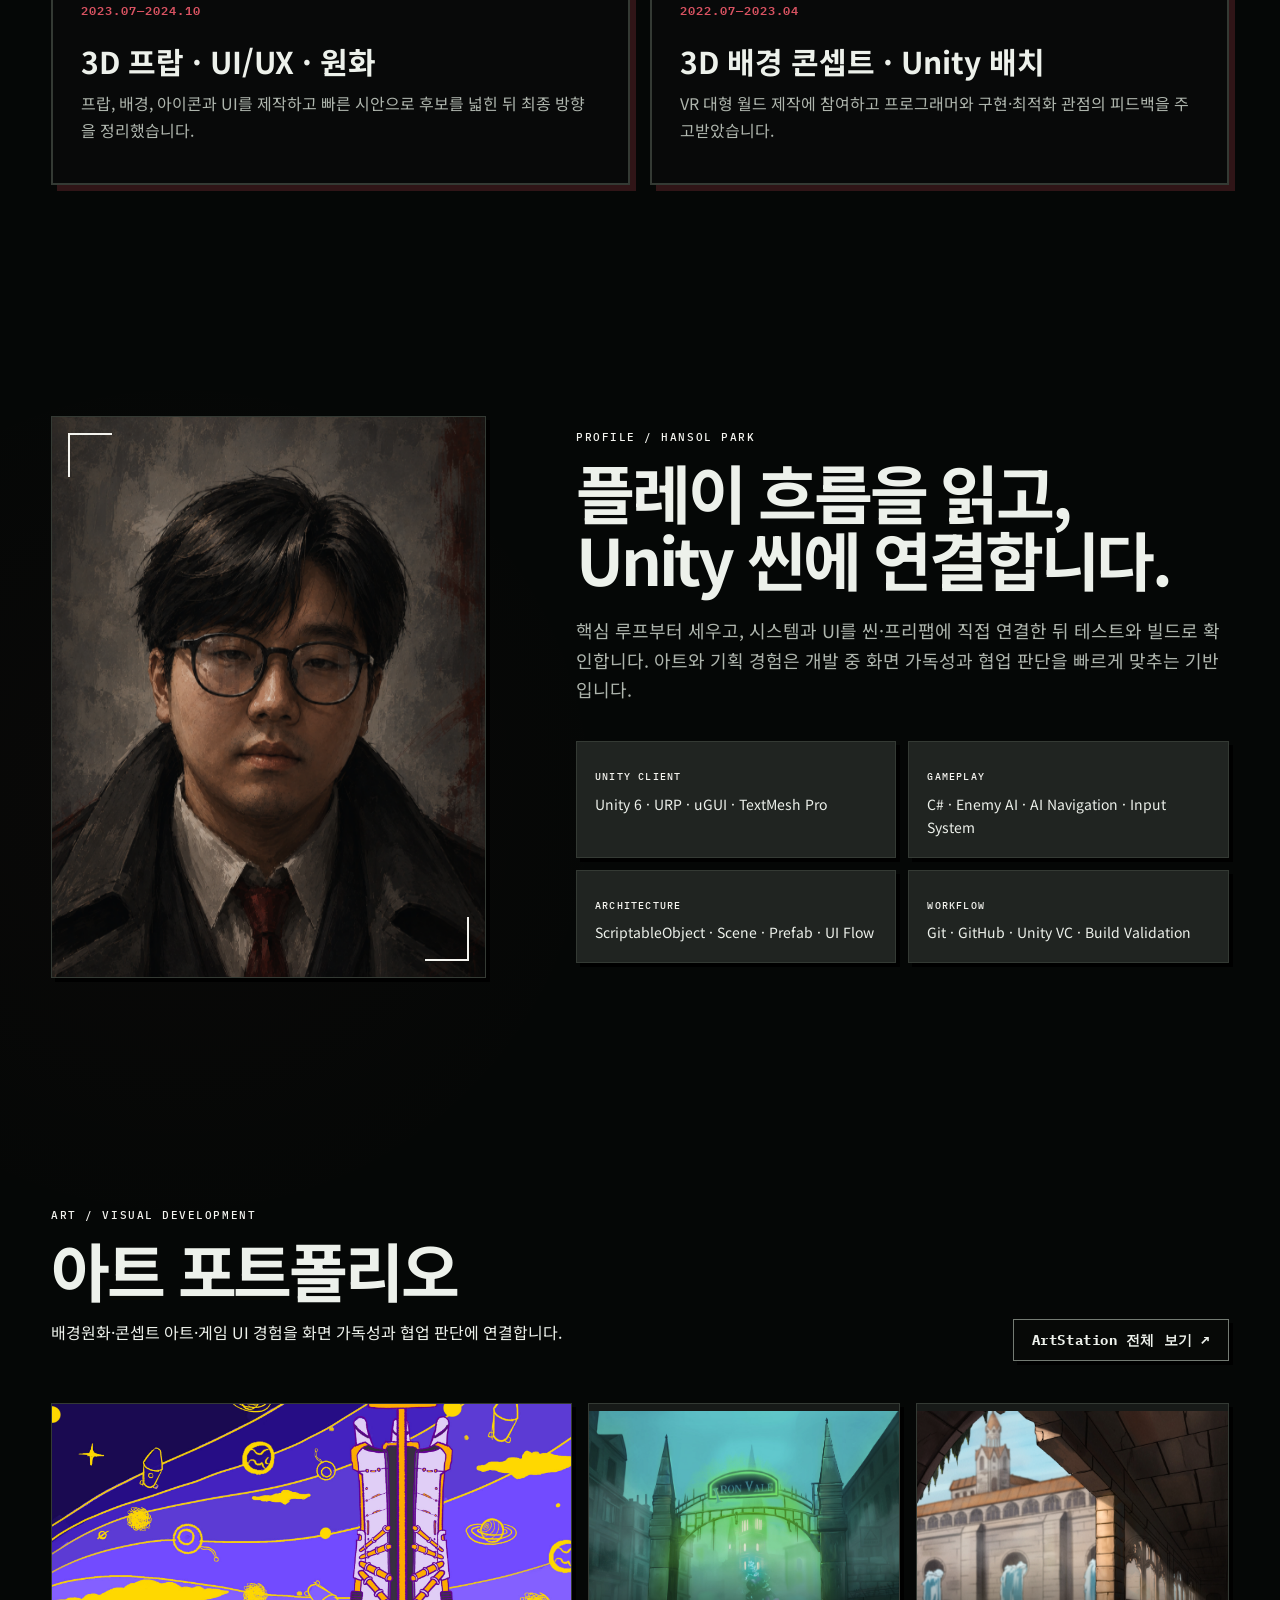
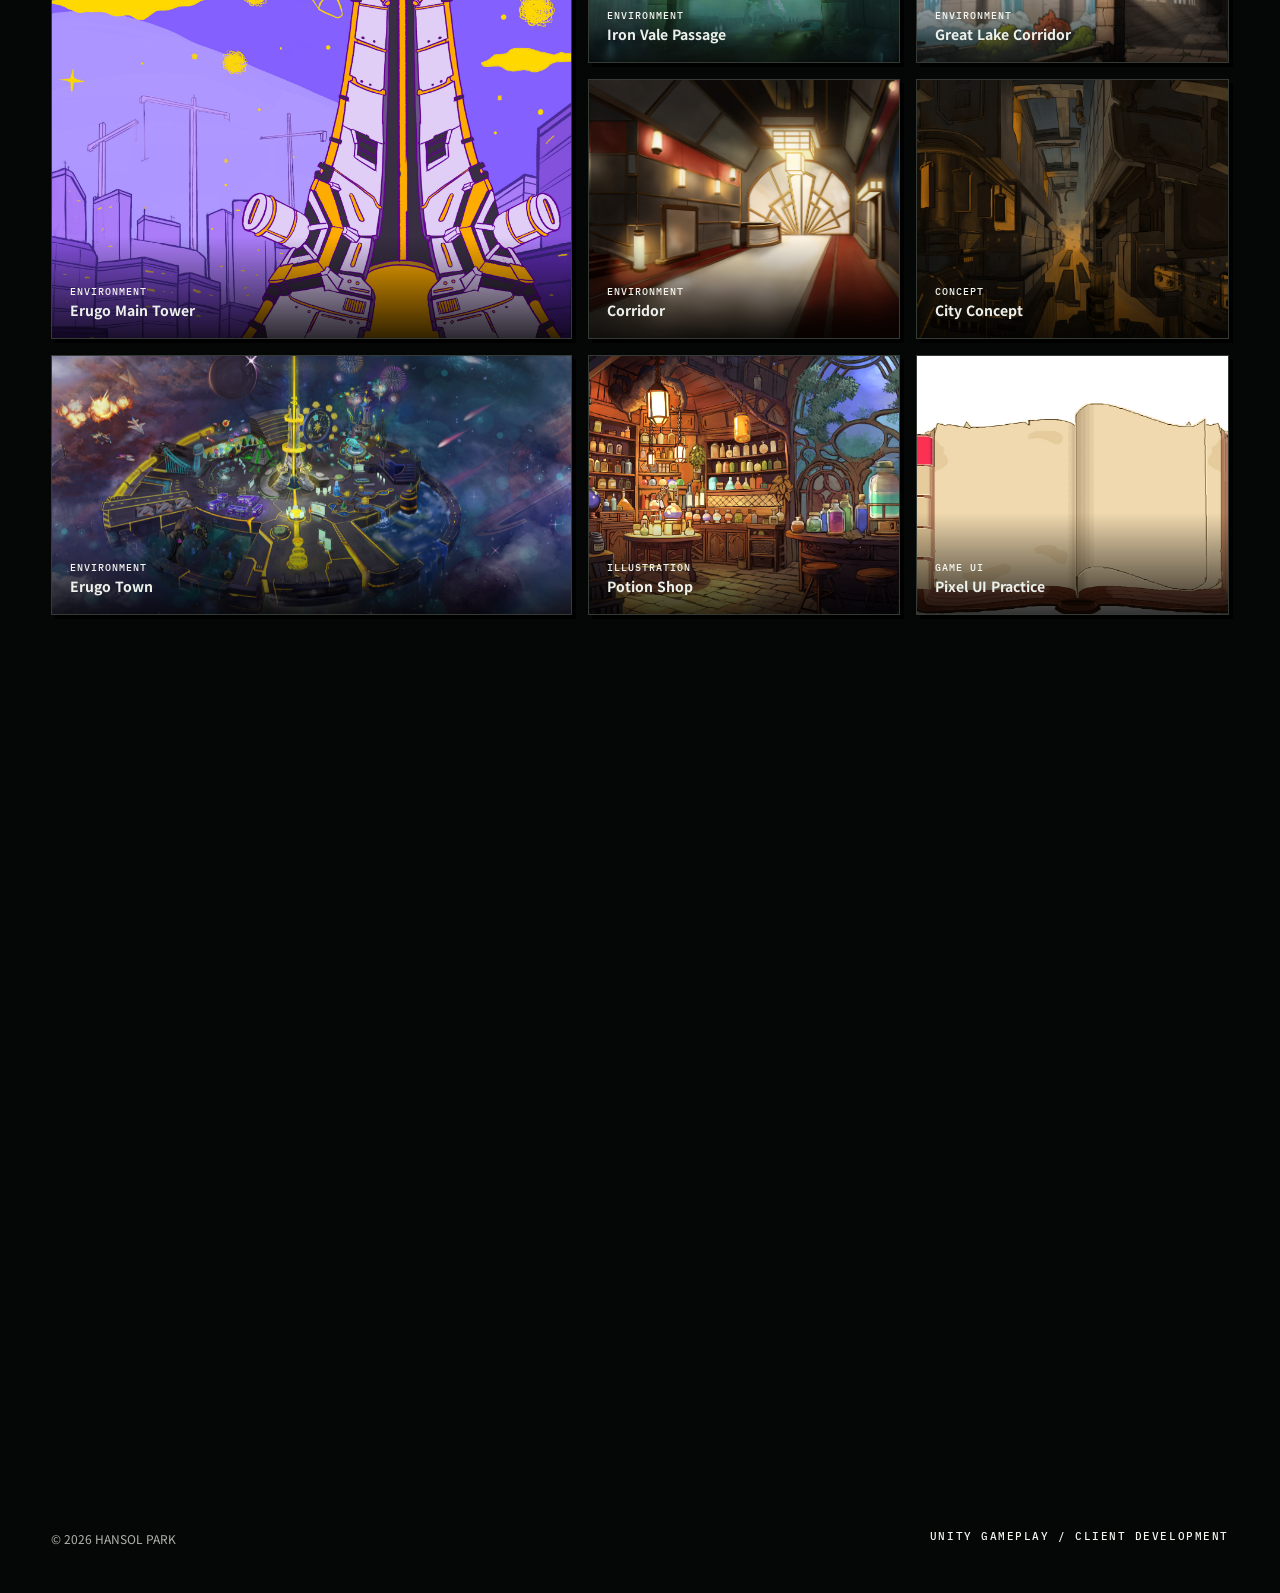
==== commit 82432181: "Link Waeaeaeng project repository" ====
--- a/index.html
+++ b/index.html
@@ -149,6 +149,9 @@
             <h3>왜애앵 <span lang="en">(Waeaeaeng)</span></h3>
             <p class="project-summary">잠든 사람의 방 안에서 피를 모아 탈출해야 하는 모기 시점의 2D 탑뷰 스텔스 서바이벌 게임.</p>
             <p class="proof-line"><strong>GAME UI / ART</strong> UI·아트 제작 · 환경설정 기능 구현</p>
+            <div class="card-actions">
+              <a class="text-button" href="https://github.com/park12347789/Waeaeaeng" target="_blank" rel="noreferrer">GitHub ↗</a>
+            </div>
           </div>
         </article>
 
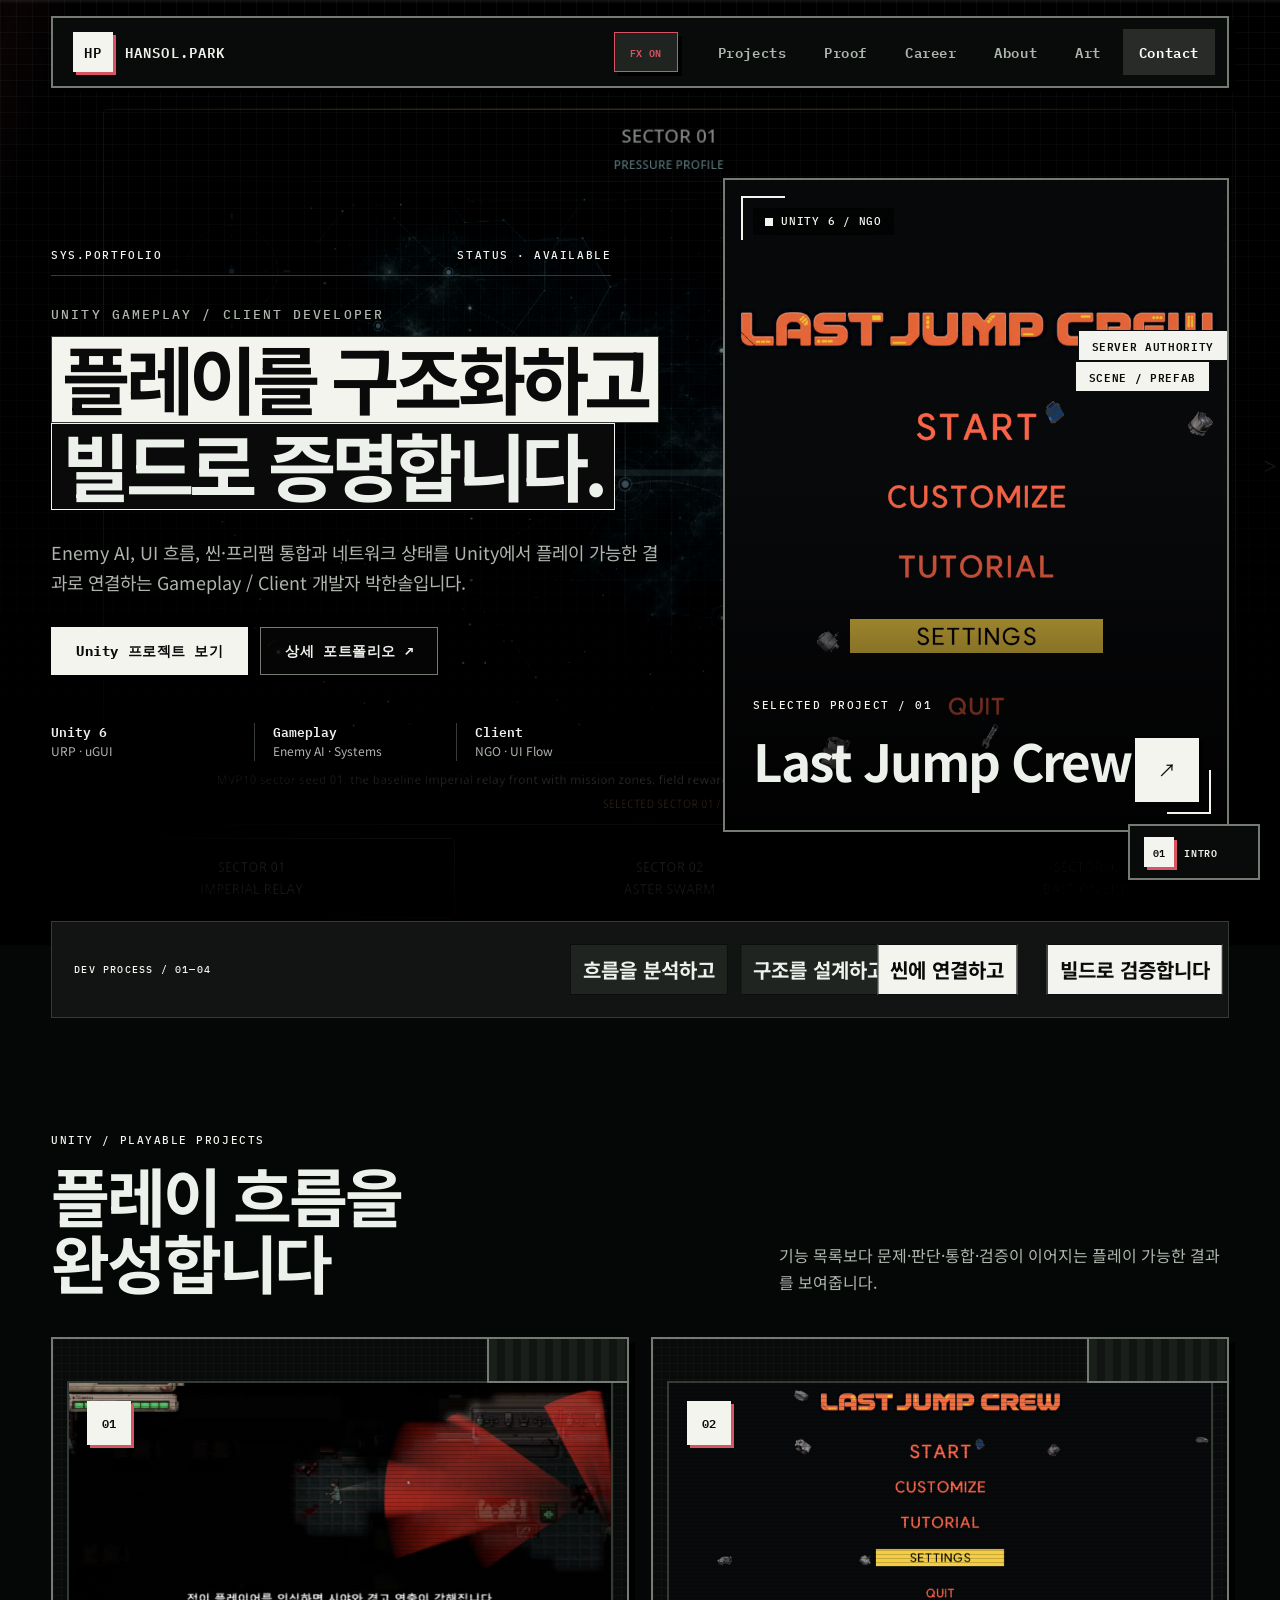
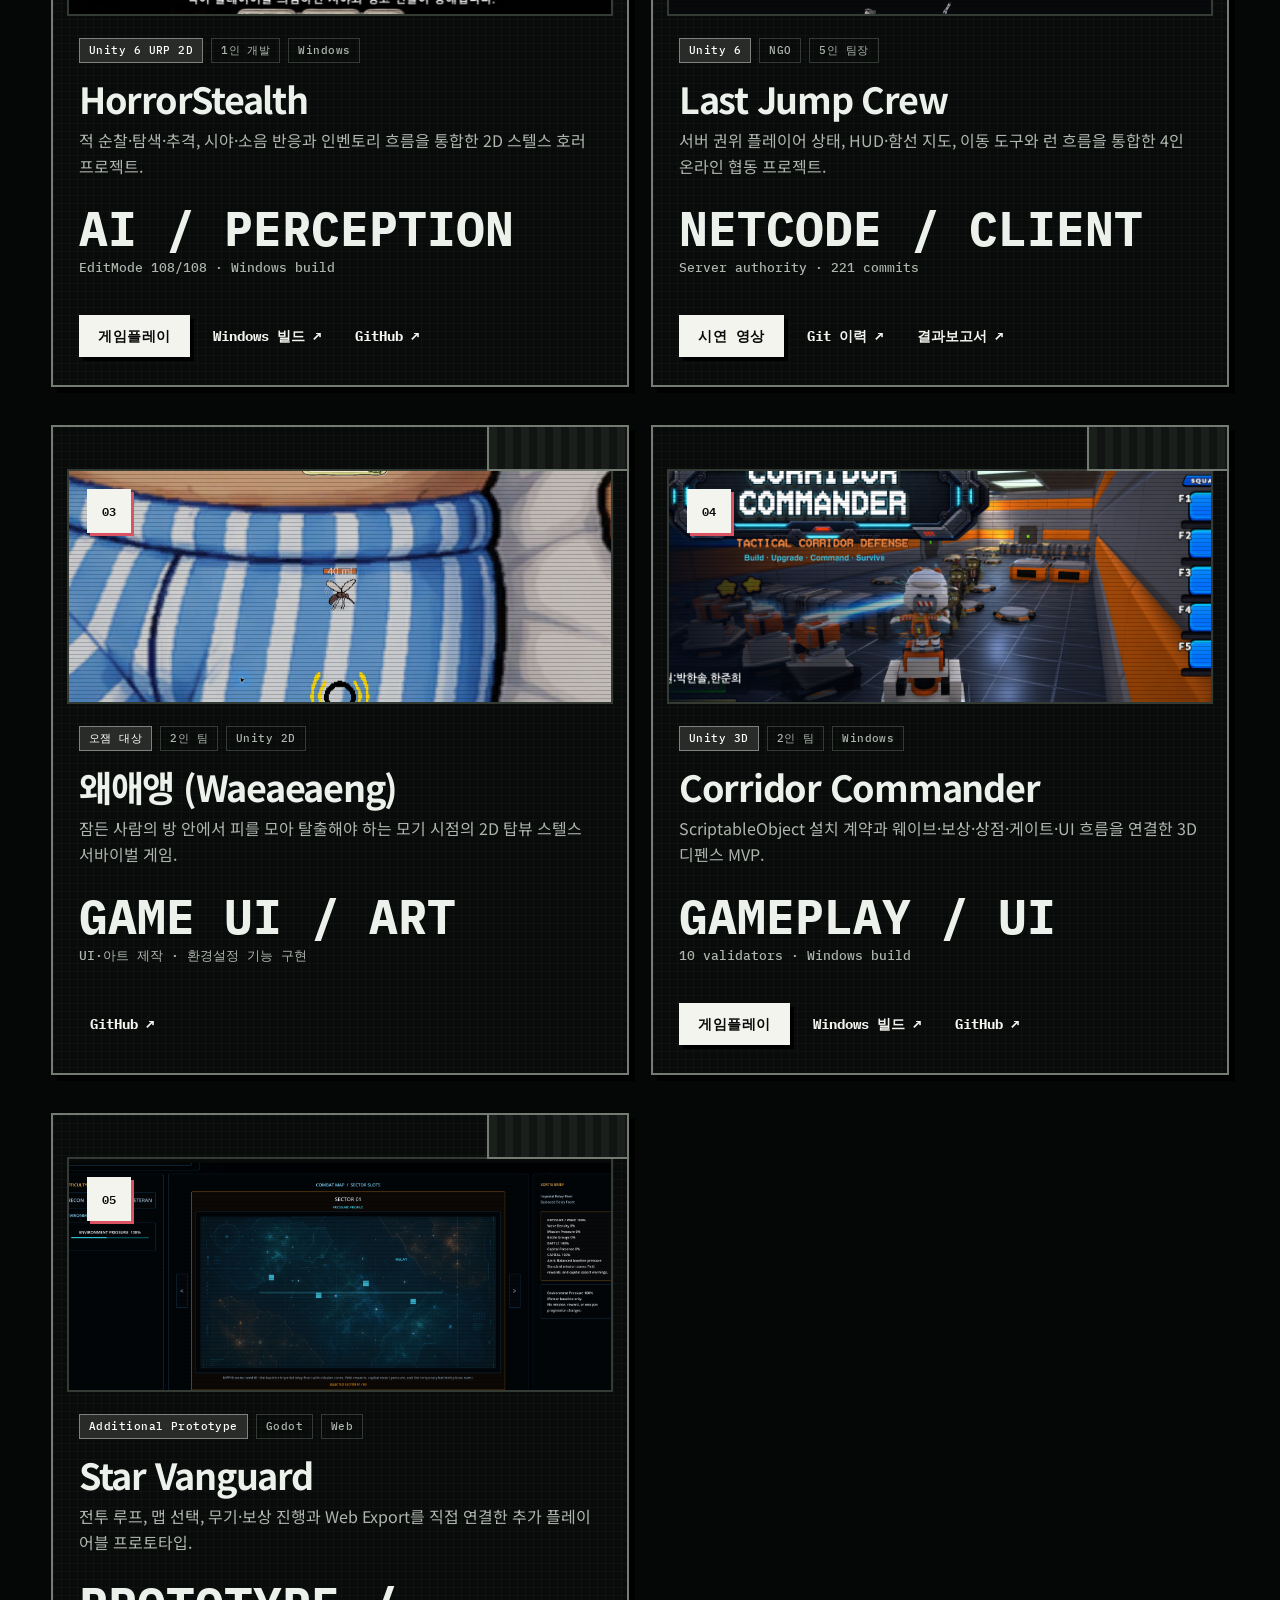
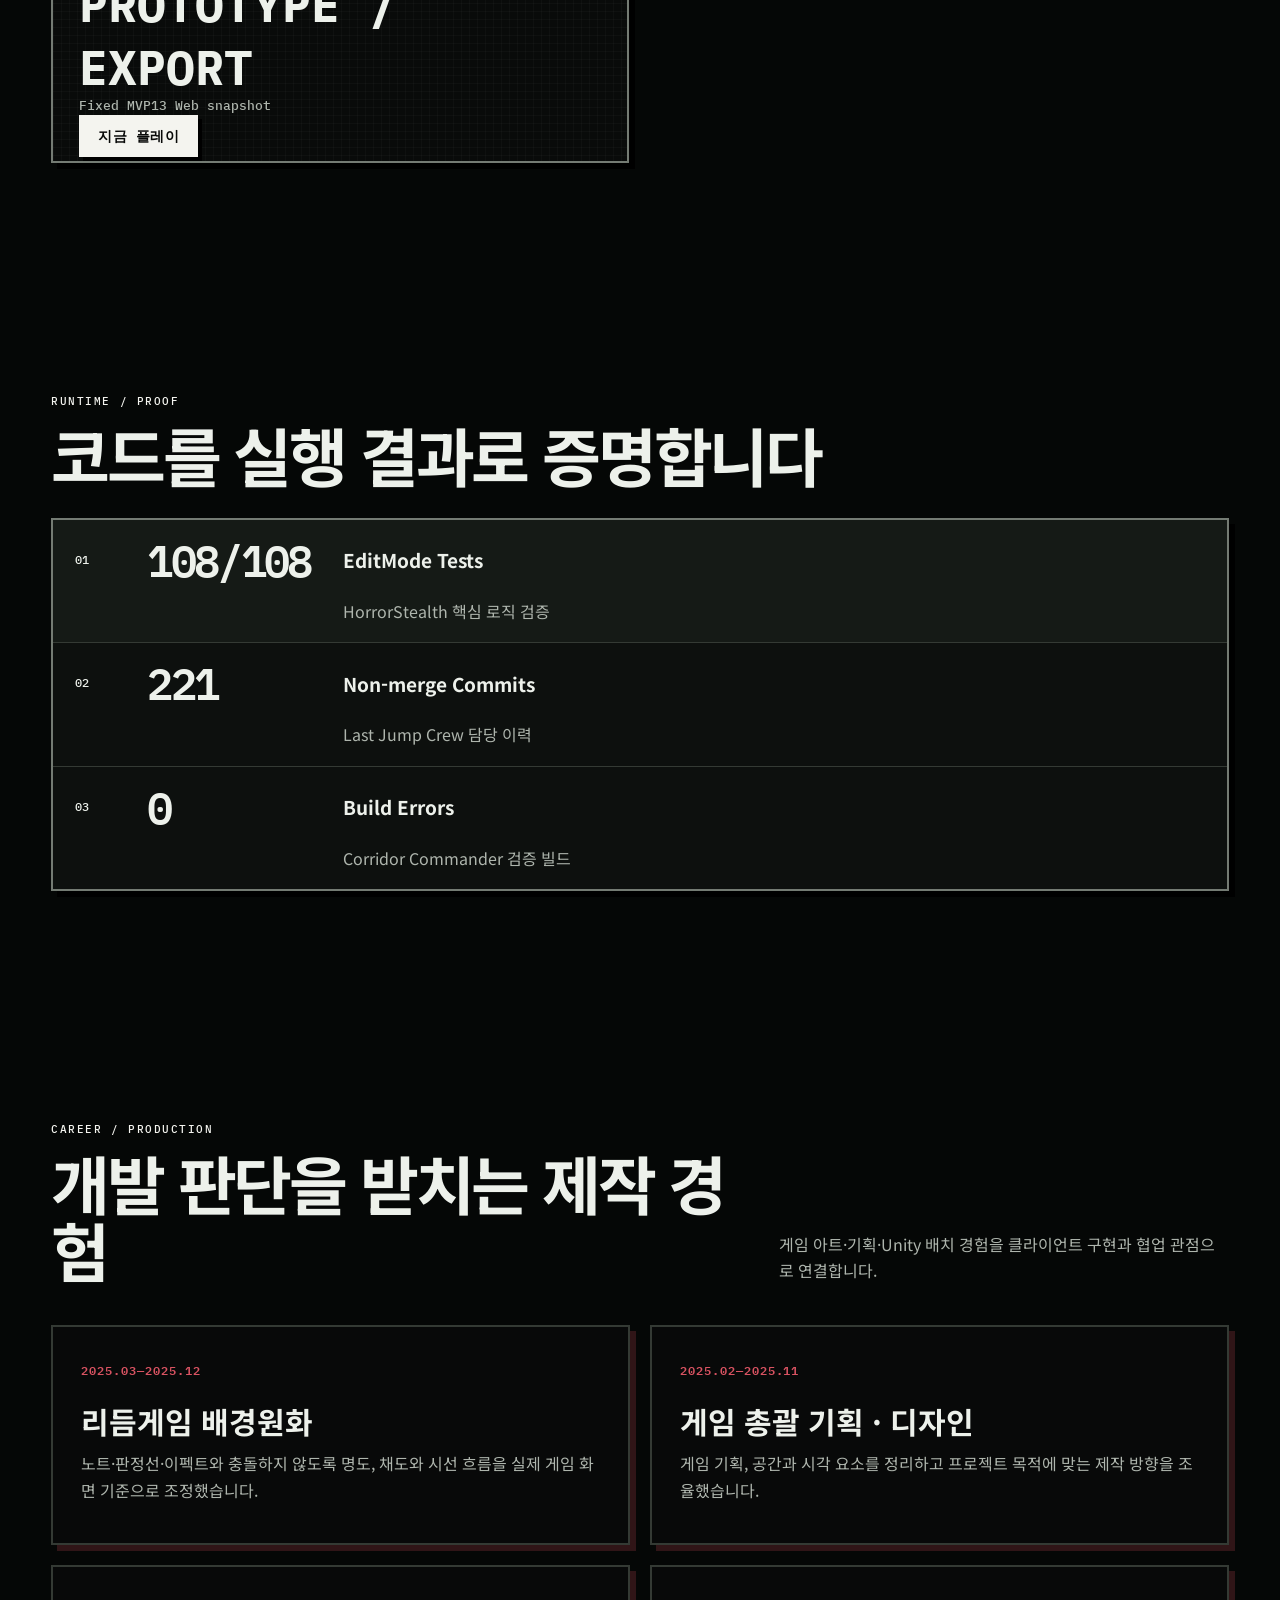
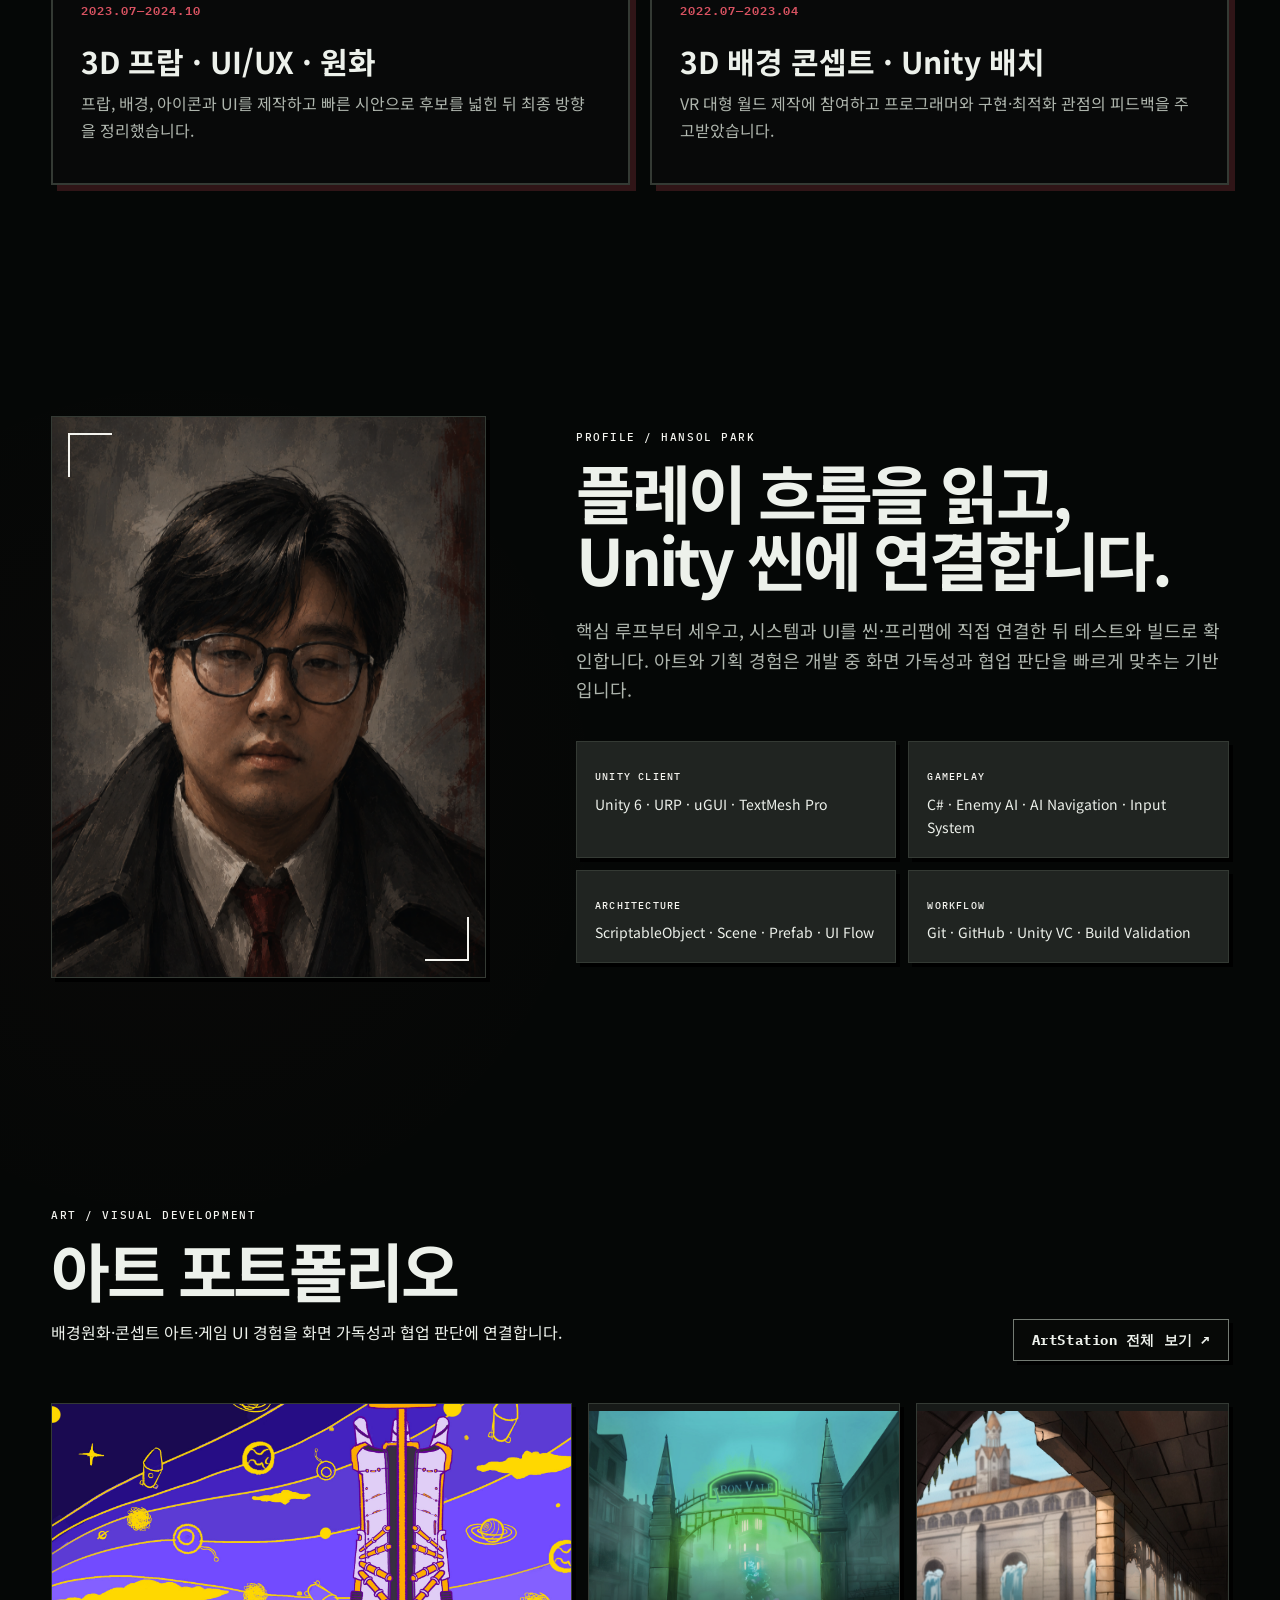
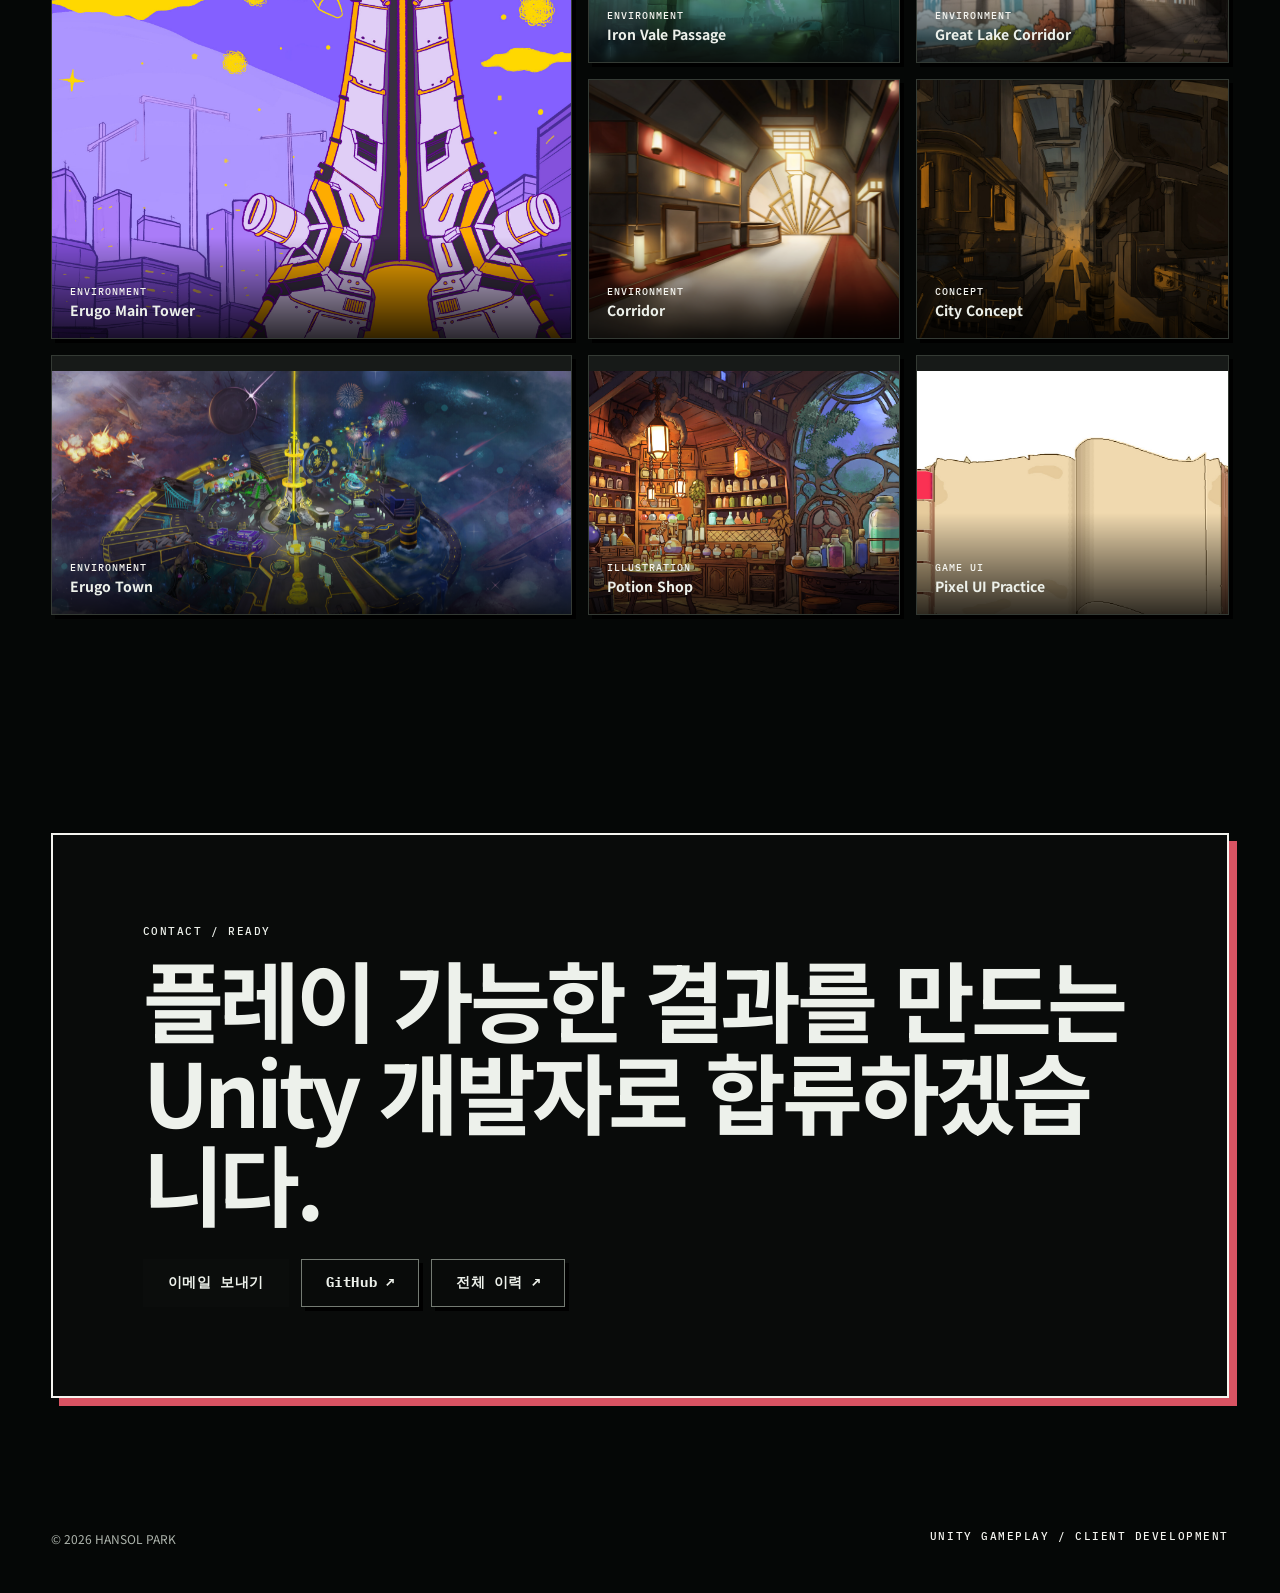
==== commit 1b83bbe3: "Replace Waeaeaeng card with gameplay capture" ====
--- a/index.html
+++ b/index.html
@@ -141,7 +141,7 @@
 
         <article class="project-card" data-tilt>
           <div class="project-image compact">
-            <img src="images/portfolio/waeaeaeng-tutorial-board.png" alt="왜애앵 게임 UI와 조작 흐름을 안내하는 튜토리얼 보드" loading="lazy" data-parallax>
+            <img src="images/portfolio/waeaeaeng-gameplay.png" alt="왜애앵 플레이 화면: 모기 캐릭터와 혈액량·위험도 센서 UI" loading="lazy" data-parallax>
             <span class="index-badge">03</span>
           </div>
           <div class="project-body">
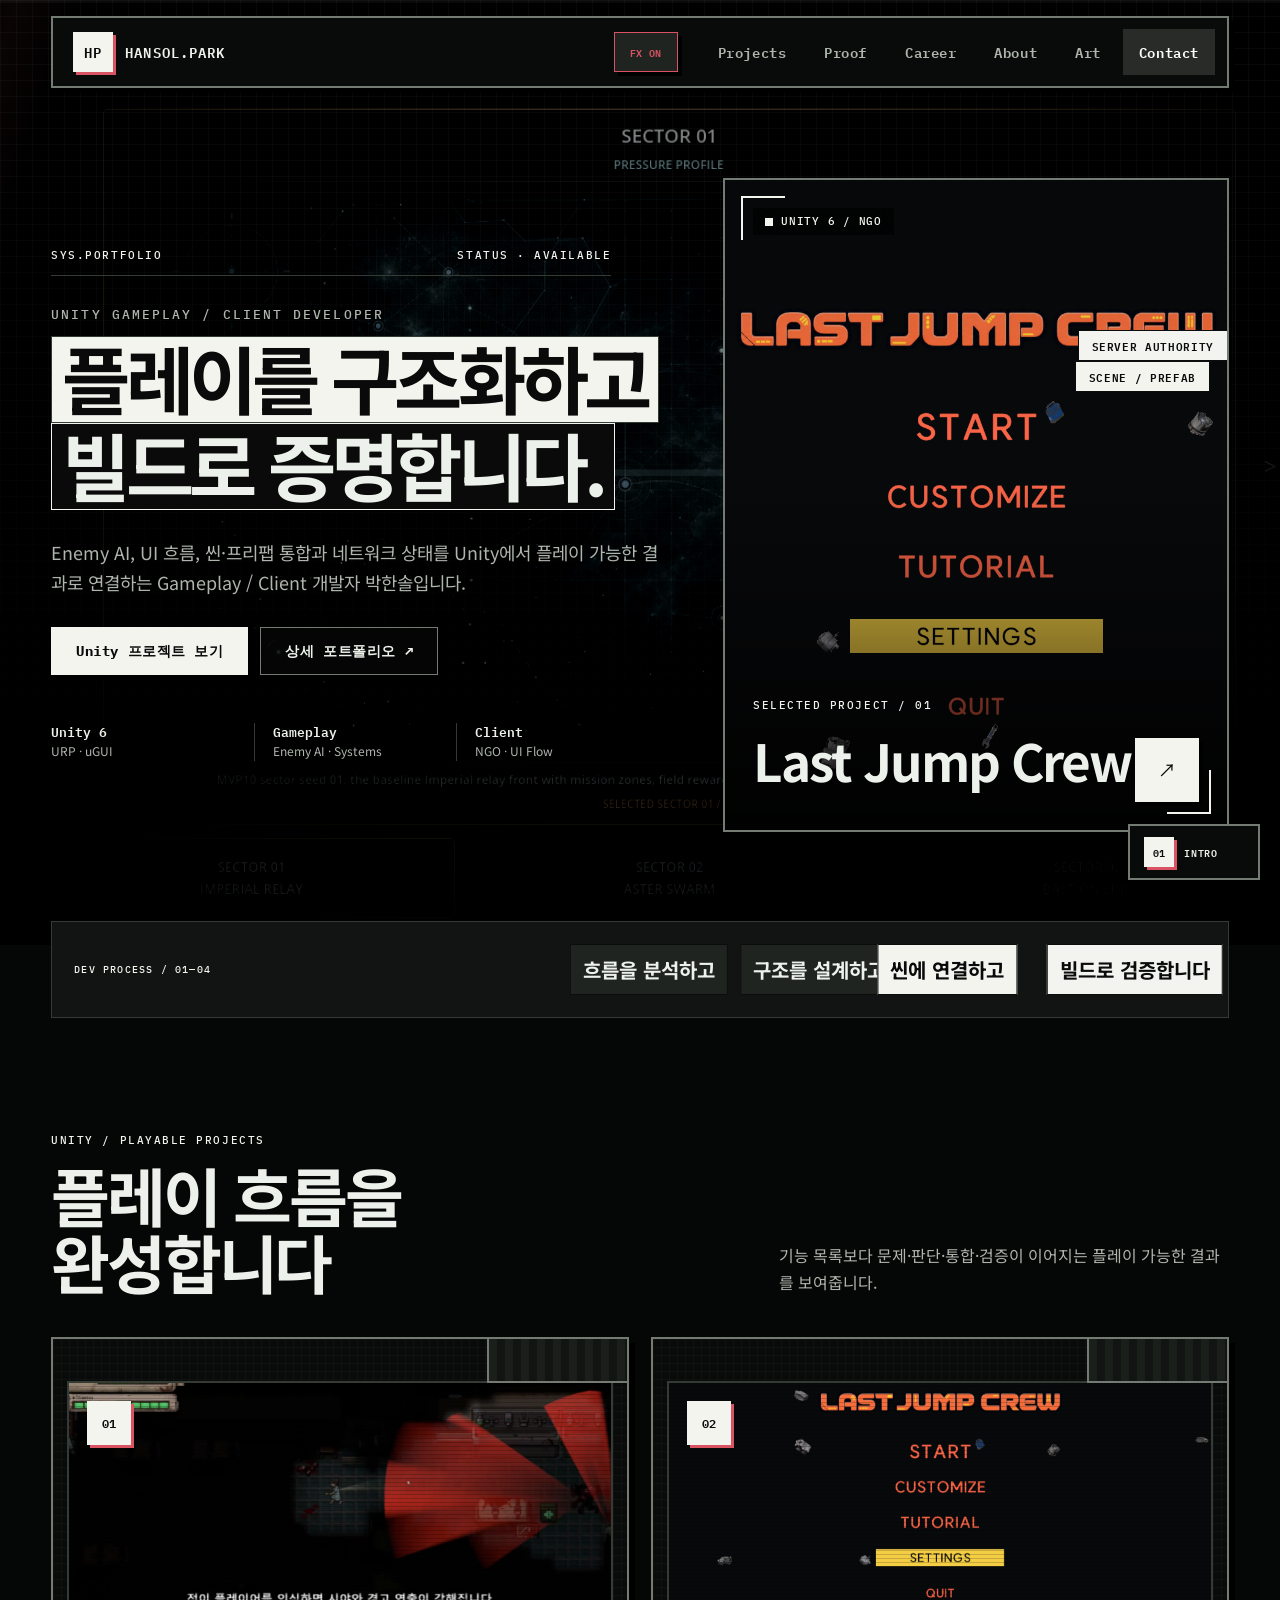
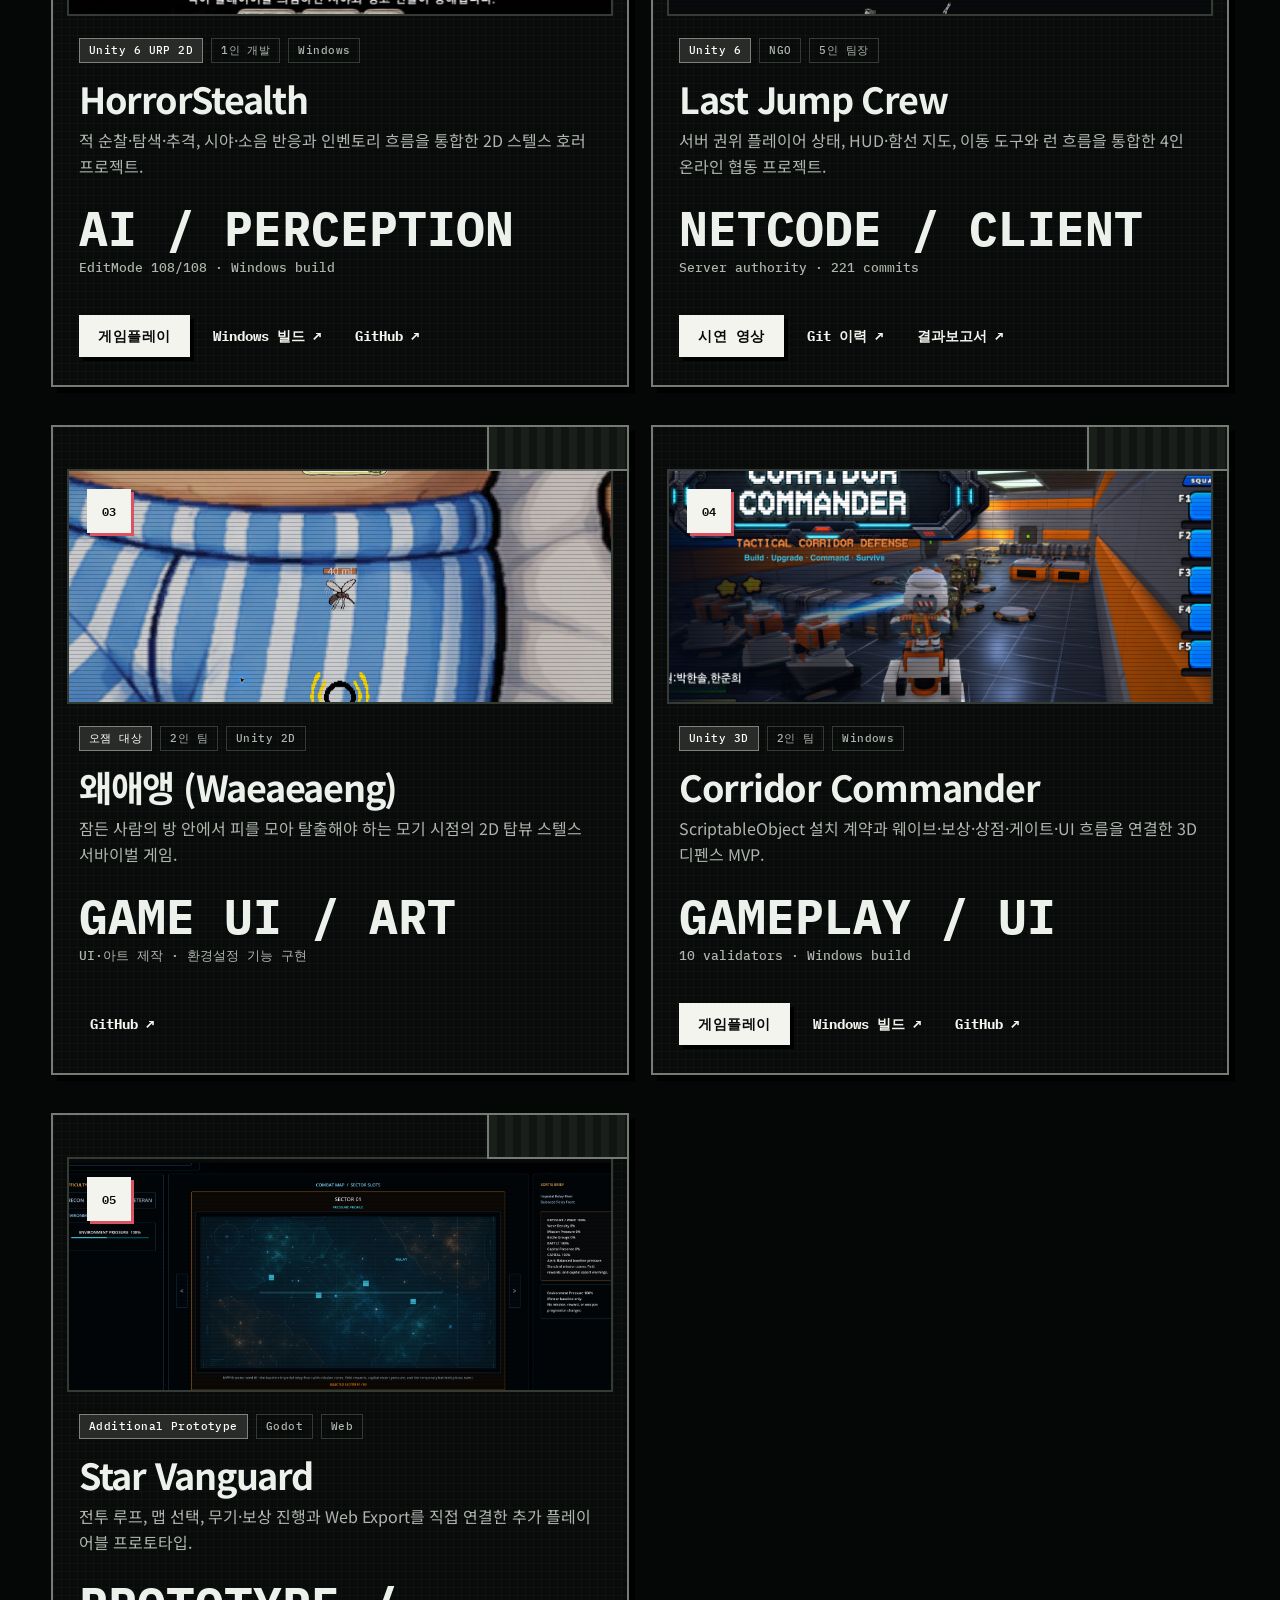
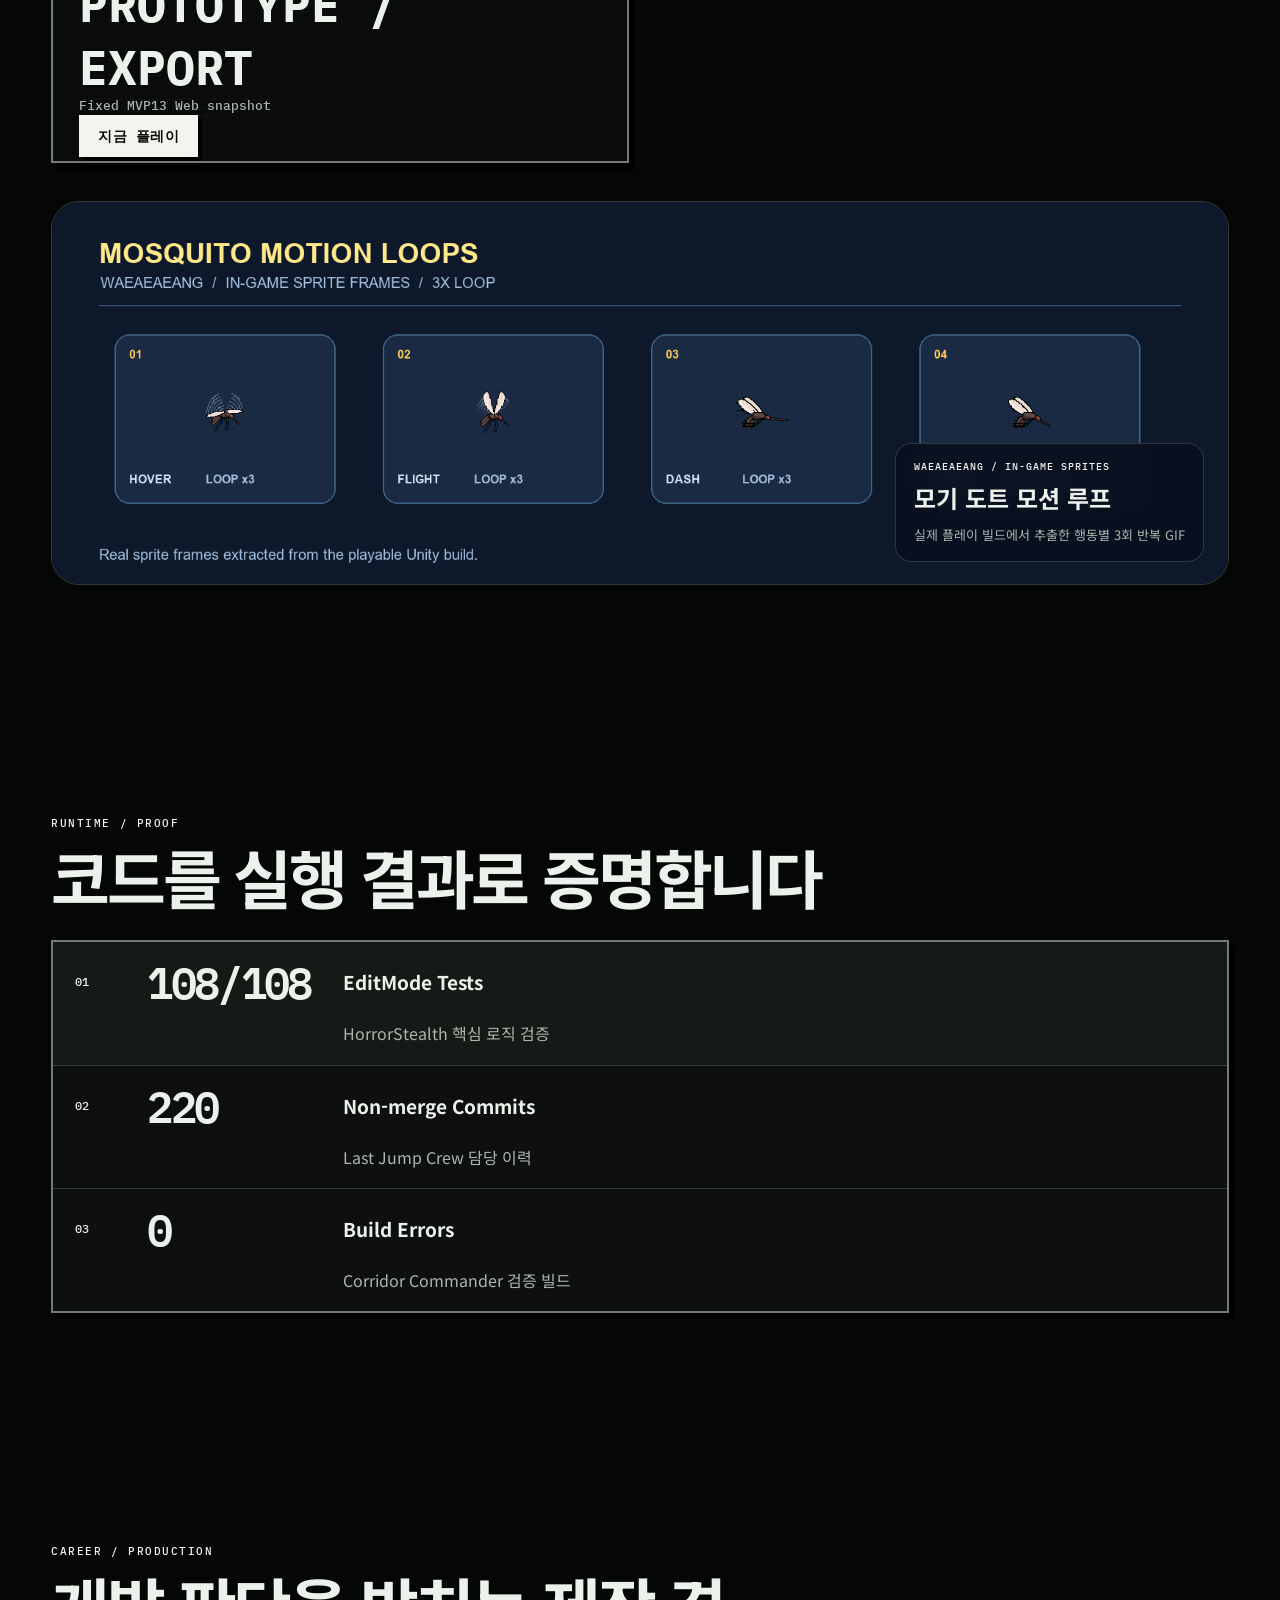
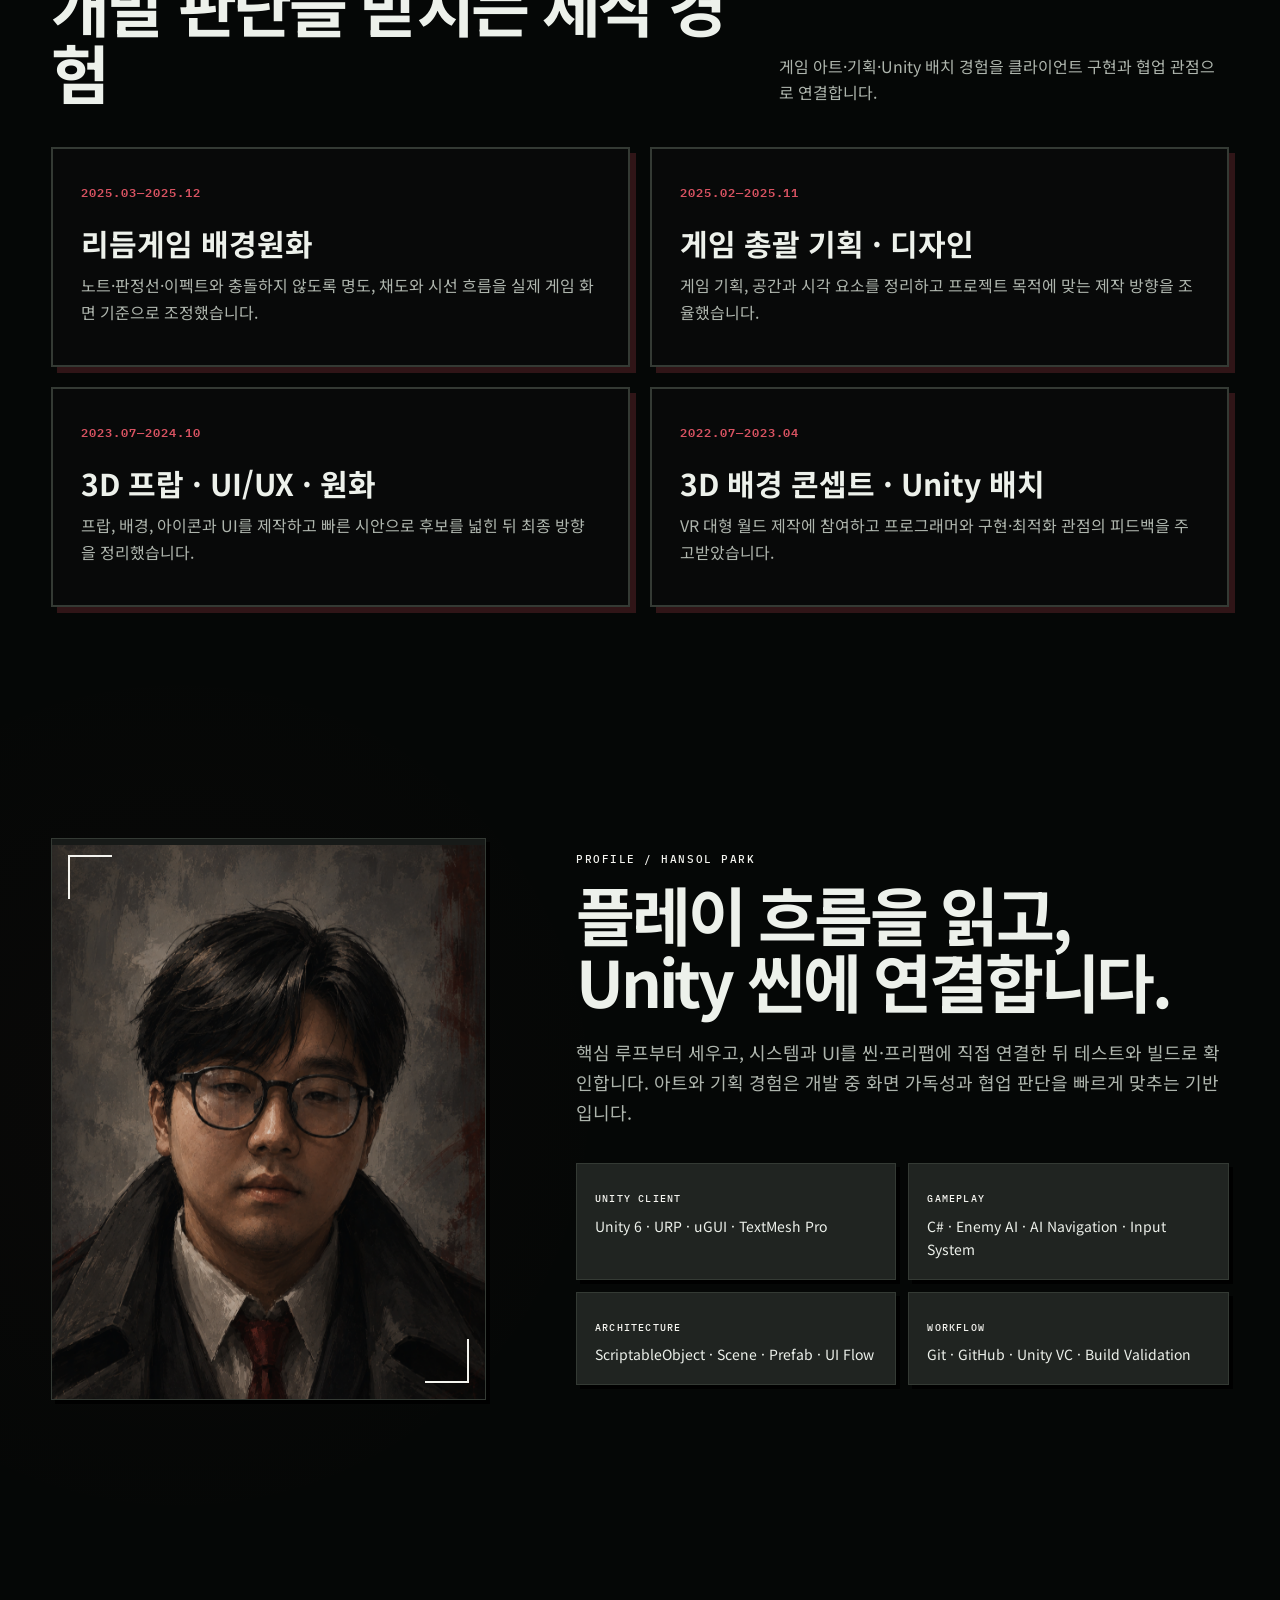
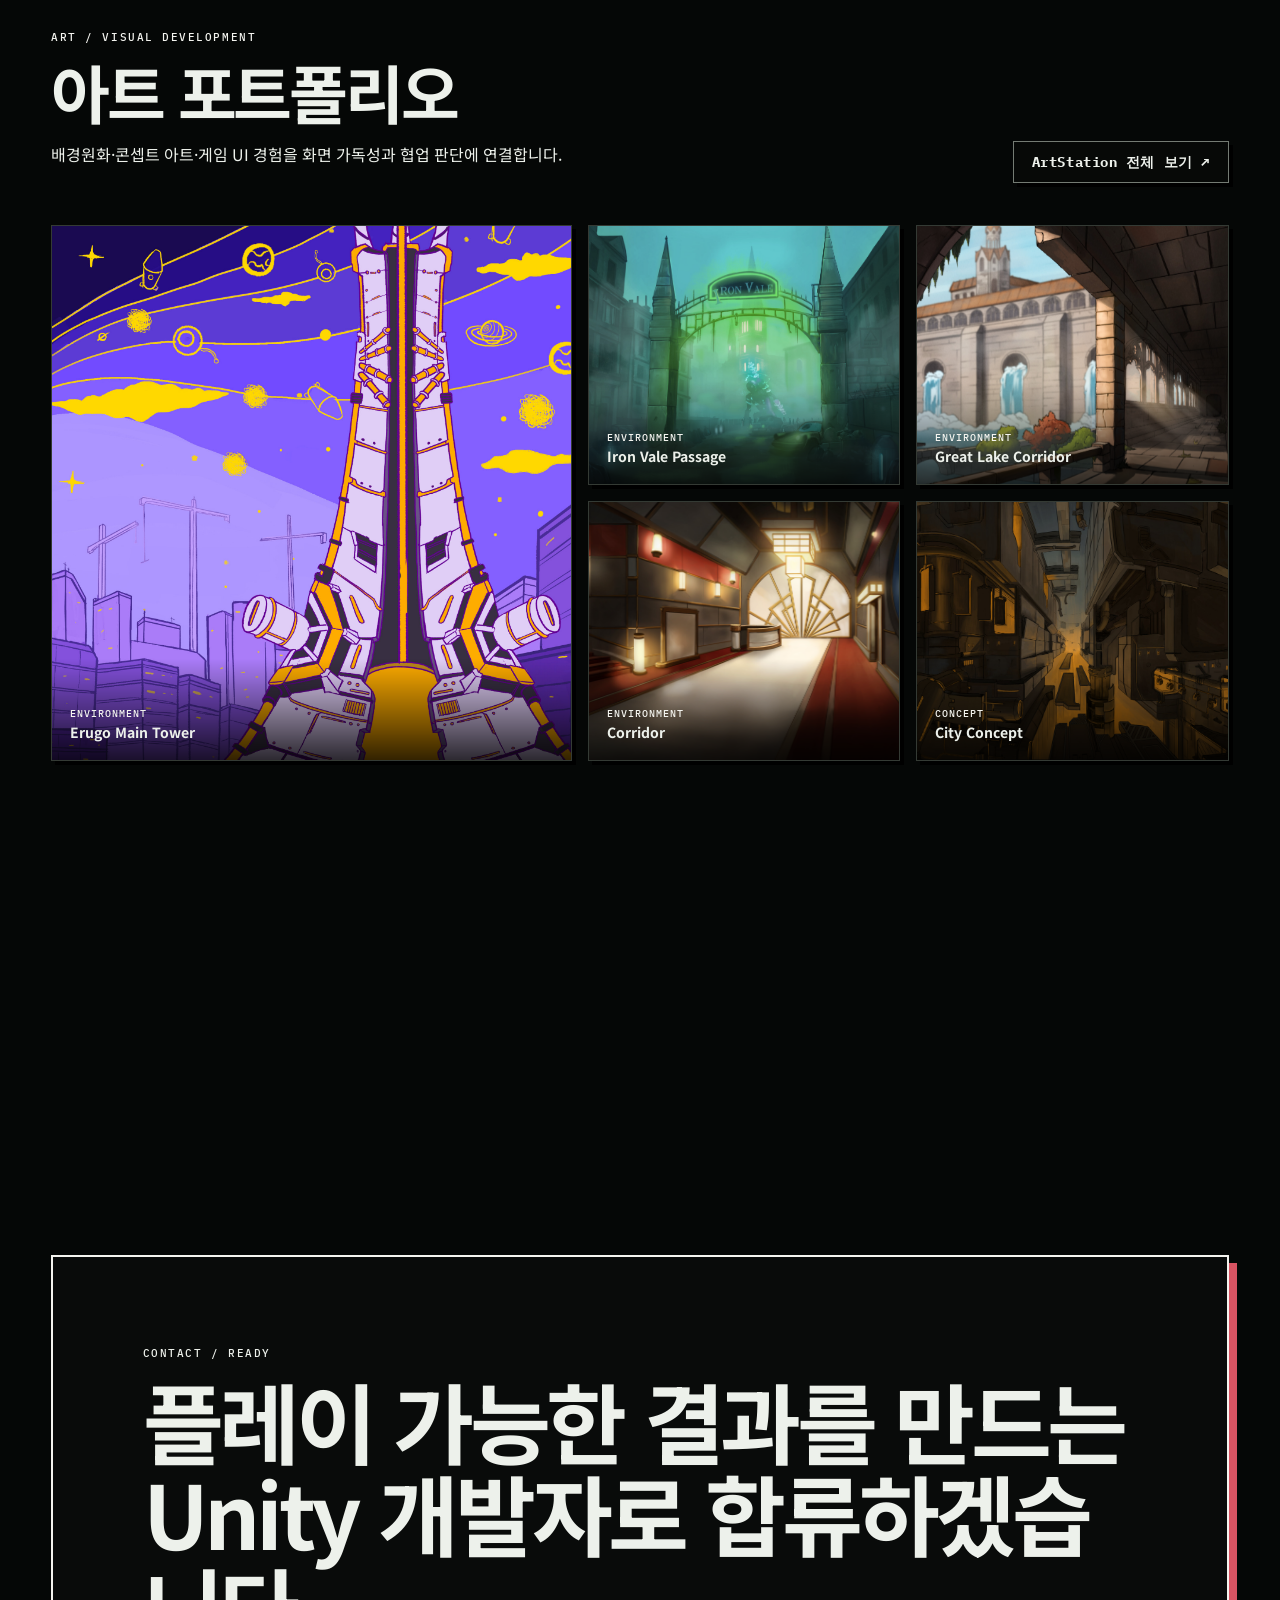
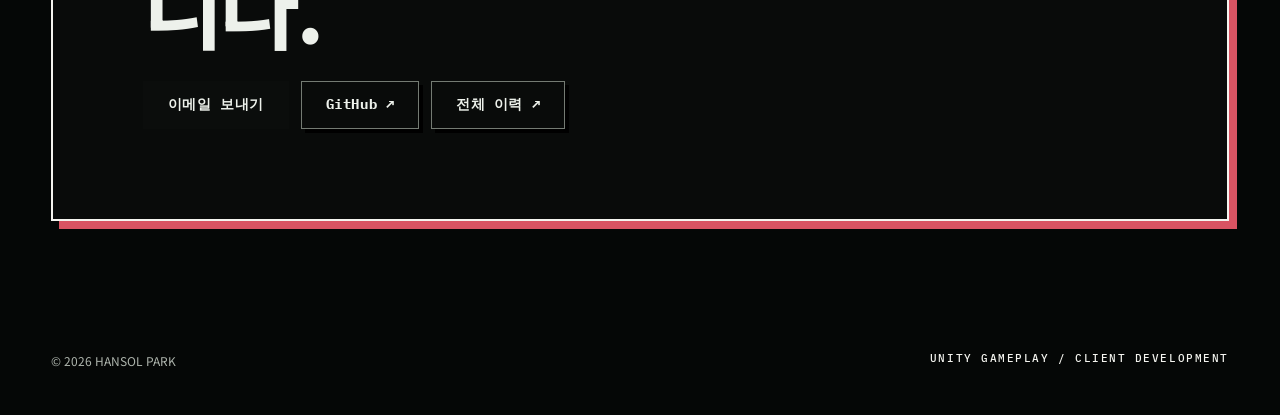
==== commit 52185b5a: "Add Waeaeaeng mosquito motion loop showcase" ====
--- a/index.html
+++ b/index.html
@@ -189,6 +189,15 @@
           </div>
         </article>
       </div>
+
+      <figure class="wae-motion-showcase">
+        <img src="images/portfolio/waeaeaeng-mosquito-motion-loops.gif" alt="왜애앵 실제 빌드에서 추출한 모기 비행·활공·대시·착지 모션 반복 GIF" loading="lazy">
+        <figcaption>
+          <span>WAEAEAEANG / IN-GAME SPRITES</span>
+          <strong>모기 도트 모션 루프</strong>
+          <p>실제 플레이 빌드에서 추출한 행동별 3회 반복 GIF</p>
+        </figcaption>
+      </figure>
     </section>
 
     <section id="proof" class="section-shell content-section" data-chapter="PROOF" aria-labelledby="proof-title">
--- a/css/style.css
+++ b/css/style.css
@@ -192,6 +192,13 @@
 .proof-line strong { display: block; color: var(--md-sys-color-on-surface); font-size: clamp(30px, 4vw, 48px); }
 .project-card .card-actions { margin-top: auto; }
 .experimental-card { background: linear-gradient(145deg, var(--md-sys-color-surface-container), #211316); }
+
+.wae-motion-showcase { position: relative; margin: 38px 0 0; overflow: hidden; border: 1px solid var(--md-sys-color-outline-variant); border-radius: var(--md-sys-shape-large); background: var(--md-sys-color-surface-container); }
+.wae-motion-showcase img { display: block; width: 100%; height: auto; }
+.wae-motion-showcase figcaption { position: absolute; right: 24px; bottom: 22px; max-width: min(460px, calc(100% - 48px)); padding: 16px 18px; border: 1px solid rgb(255 255 255 / .16); border-radius: 16px; background: rgb(9 15 28 / .86); backdrop-filter: blur(10px); }
+.wae-motion-showcase figcaption span { display: block; color: var(--md-sys-color-primary); font: 500 10px/1.4 var(--font-mono); letter-spacing: .1em; }
+.wae-motion-showcase figcaption strong { display: block; margin-top: 4px; font-size: 24px; }
+.wae-motion-showcase figcaption p { margin: 6px 0 0; color: var(--md-sys-color-on-surface-variant); font-size: 13px; }
 
 .proof-grid { display: grid; grid-template-columns: repeat(3, 1fr); gap: 18px; }
 .proof-card { min-height: 280px; padding: 28px; display: flex; flex-direction: column; justify-content: flex-end; border-radius: var(--md-sys-shape-large); background: var(--md-sys-color-surface-container-high); }
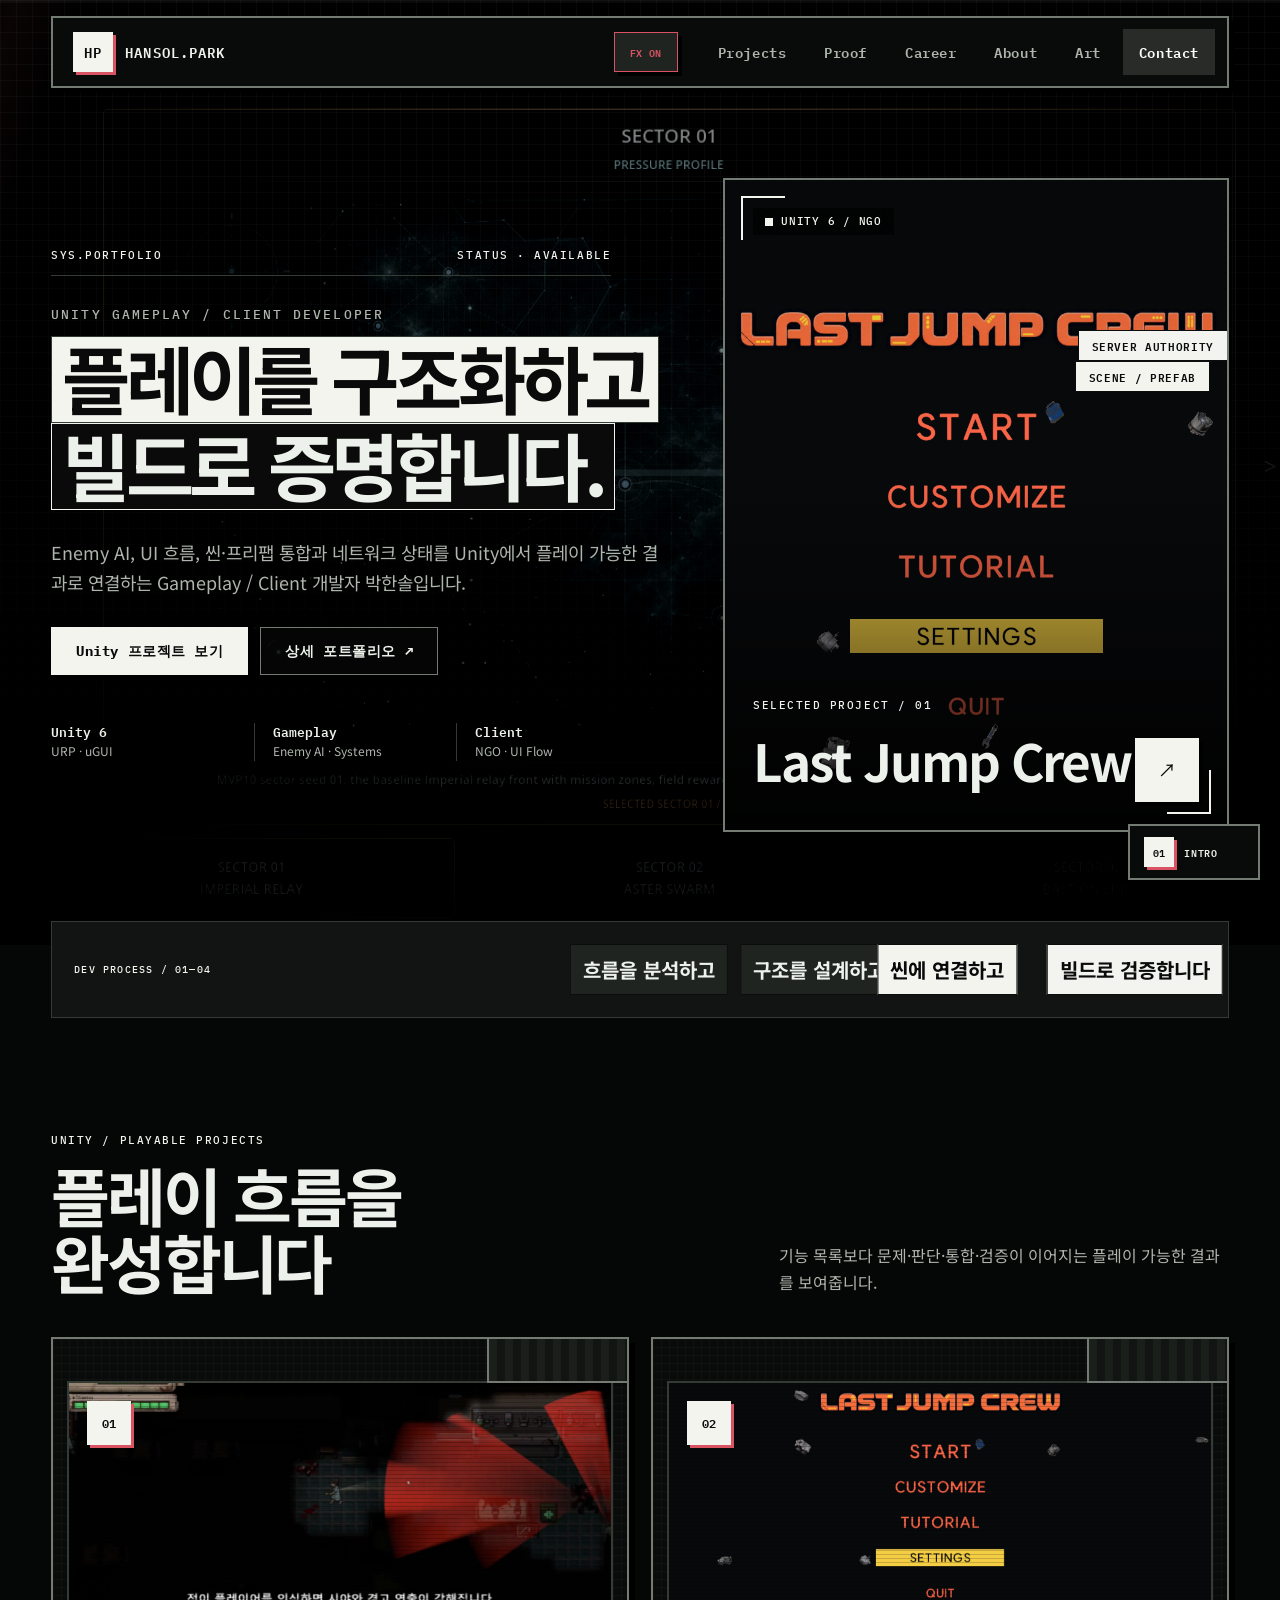
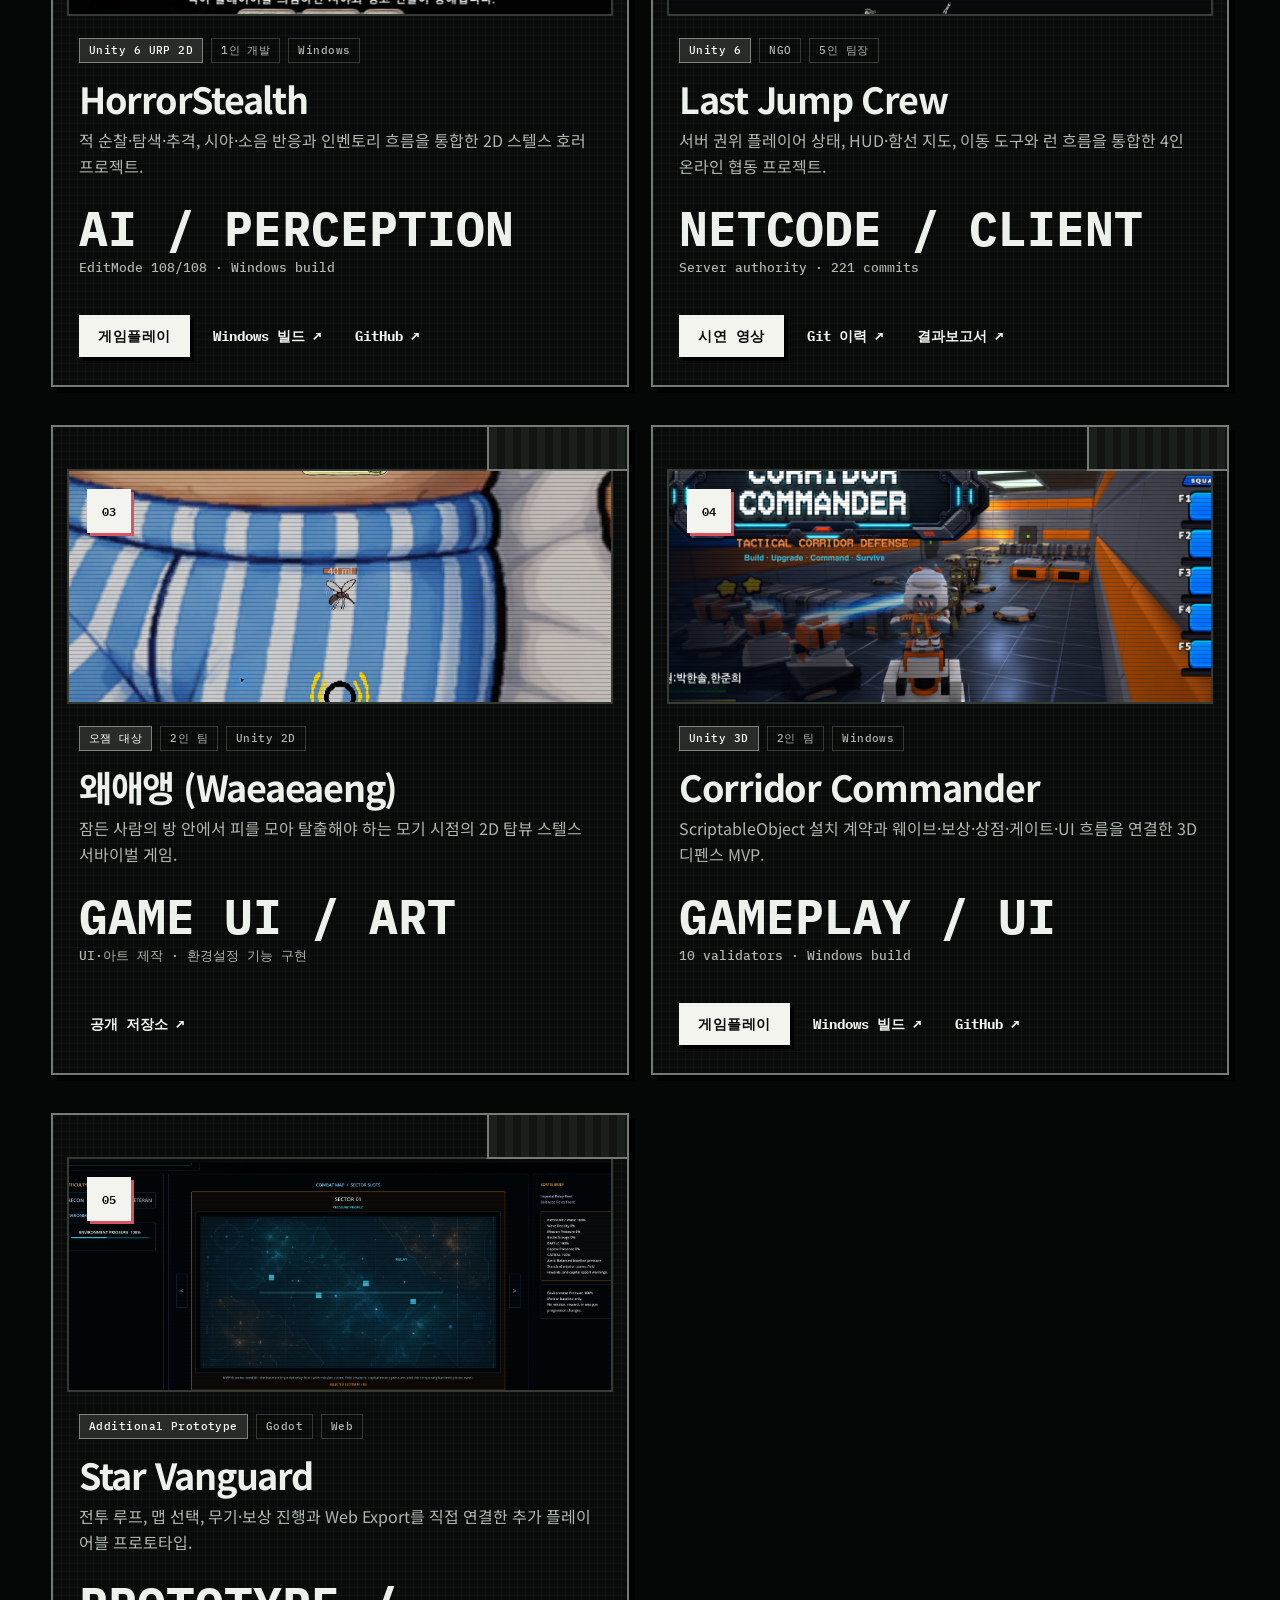
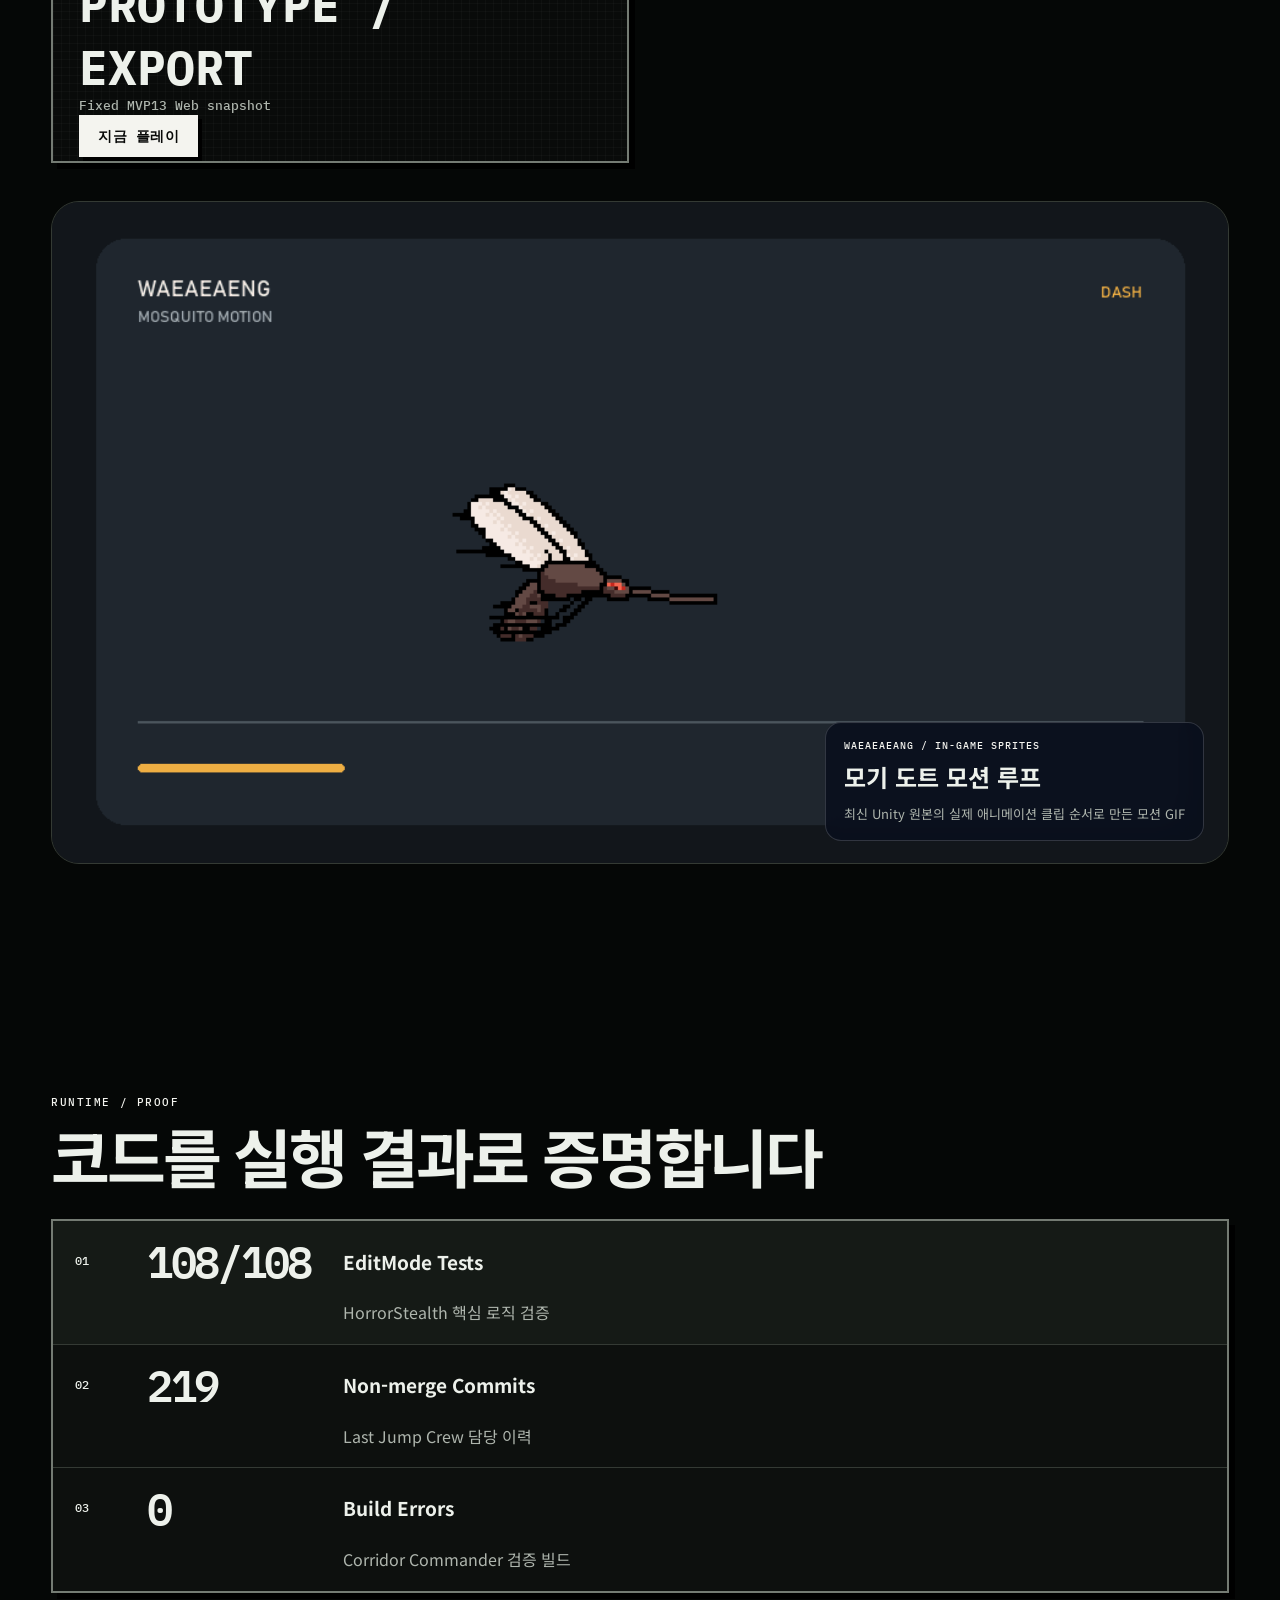
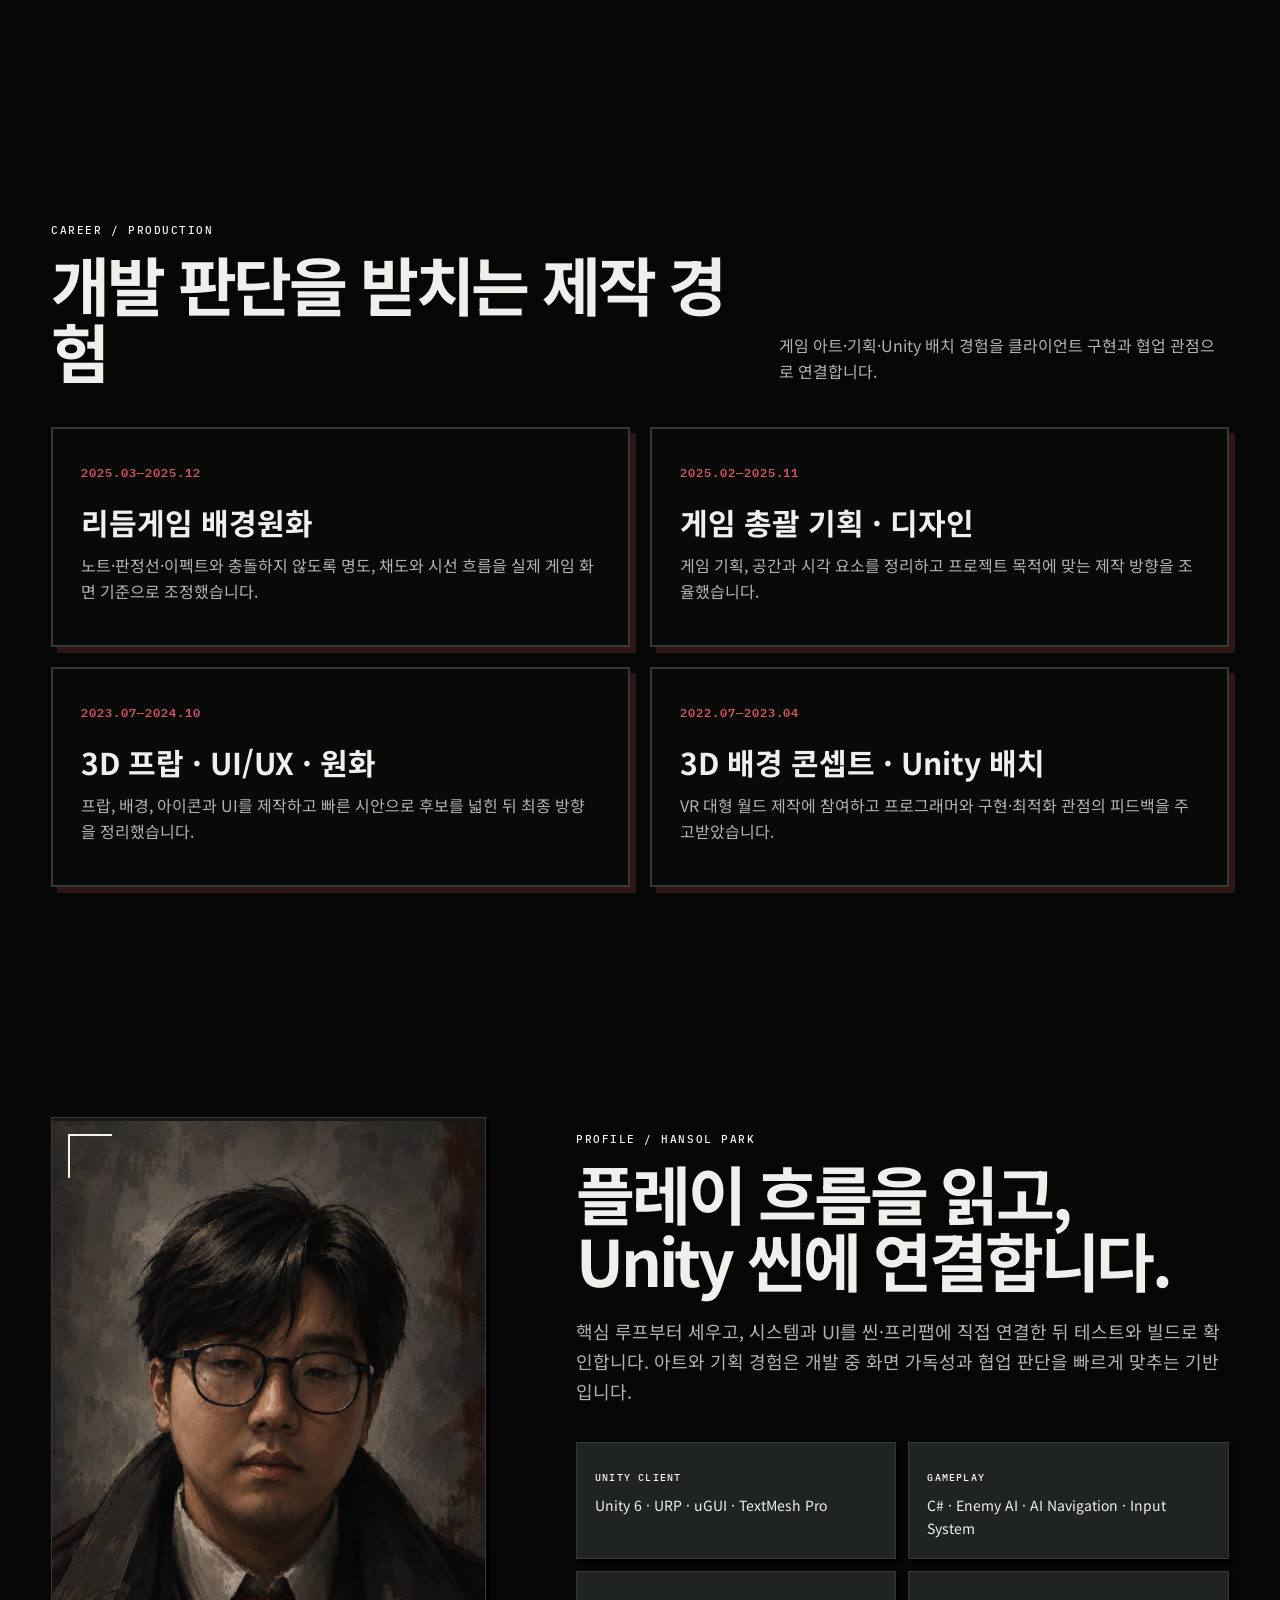
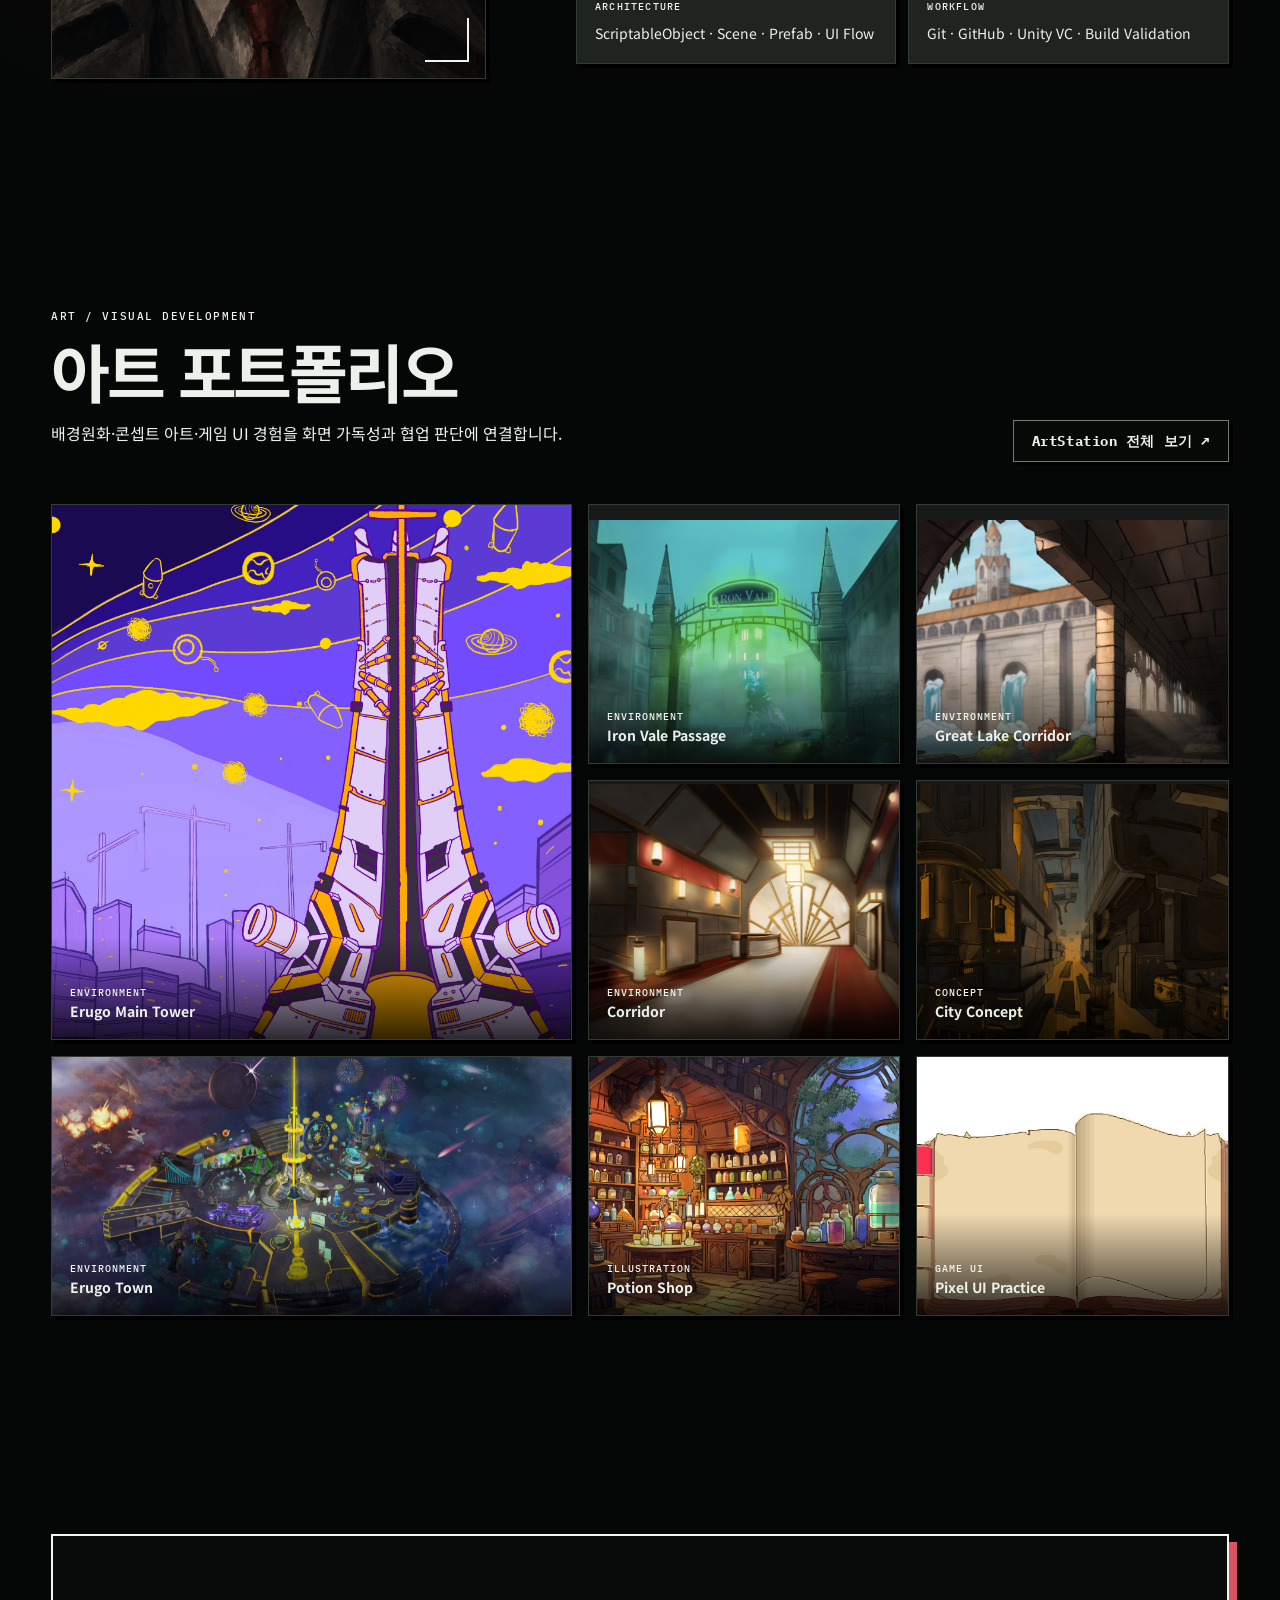
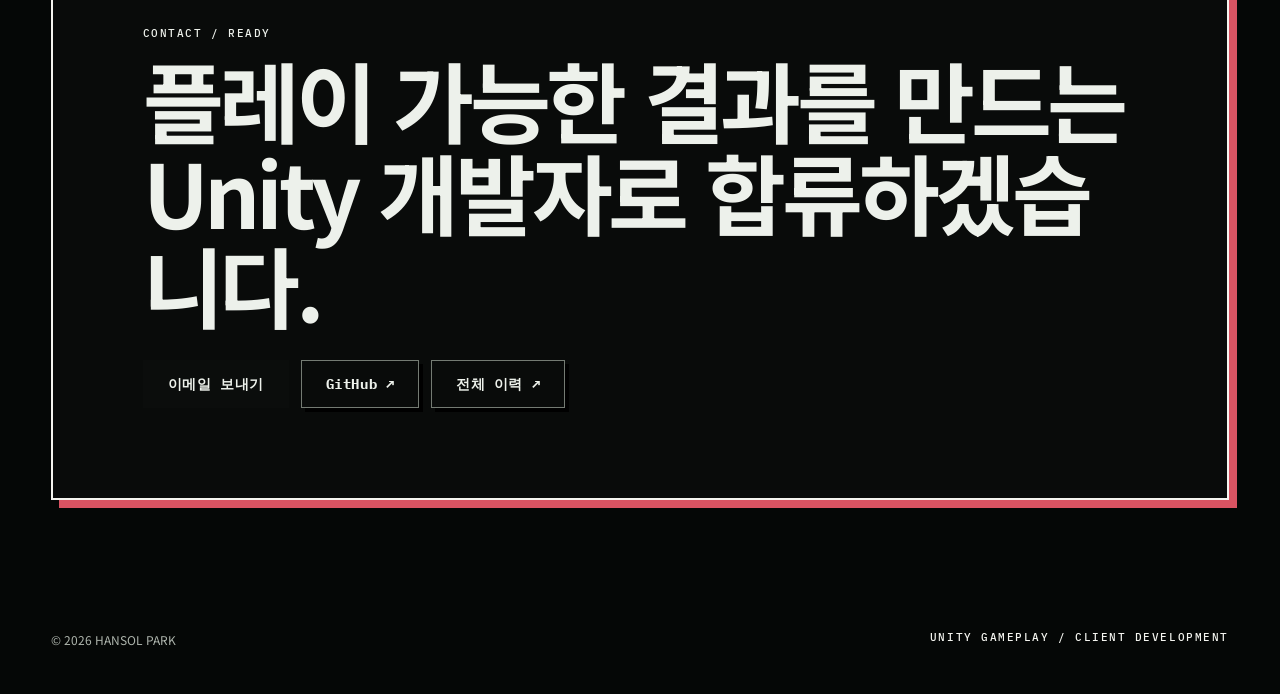
==== commit d55af52f: "feat: label Waeaeaeng public repository link" ====
--- a/index.html
+++ b/index.html
@@ -150,7 +150,7 @@
             <p class="project-summary">잠든 사람의 방 안에서 피를 모아 탈출해야 하는 모기 시점의 2D 탑뷰 스텔스 서바이벌 게임.</p>
             <p class="proof-line"><strong>GAME UI / ART</strong> UI·아트 제작 · 환경설정 기능 구현</p>
             <div class="card-actions">
-              <a class="text-button" href="https://github.com/park12347789/Waeaeaeng" target="_blank" rel="noreferrer">GitHub ↗</a>
+              <a class="text-button" href="https://github.com/park12347789/Waeaeaeng" target="_blank" rel="noreferrer">공개 저장소 ↗</a>
             </div>
           </div>
         </article>
@@ -191,11 +191,11 @@
       </div>
 
       <figure class="wae-motion-showcase">
-        <img src="images/portfolio/waeaeaeng-mosquito-motion-loops.gif" alt="왜애앵 실제 빌드에서 추출한 모기 비행·활공·대시·착지 모션 반복 GIF" loading="lazy">
+        <img src="images/portfolio/waeaeaeng-mosquito-motion-loops.gif" alt="왜애앵 Unity 원본의 모기 기본 비행·대시·착륙·빨대 꽂기·흡혈 모션 GIF" loading="lazy">
         <figcaption>
           <span>WAEAEAEANG / IN-GAME SPRITES</span>
           <strong>모기 도트 모션 루프</strong>
-          <p>실제 플레이 빌드에서 추출한 행동별 3회 반복 GIF</p>
+          <p>최신 Unity 원본의 실제 애니메이션 클립 순서로 만든 모션 GIF</p>
         </figcaption>
       </figure>
     </section>
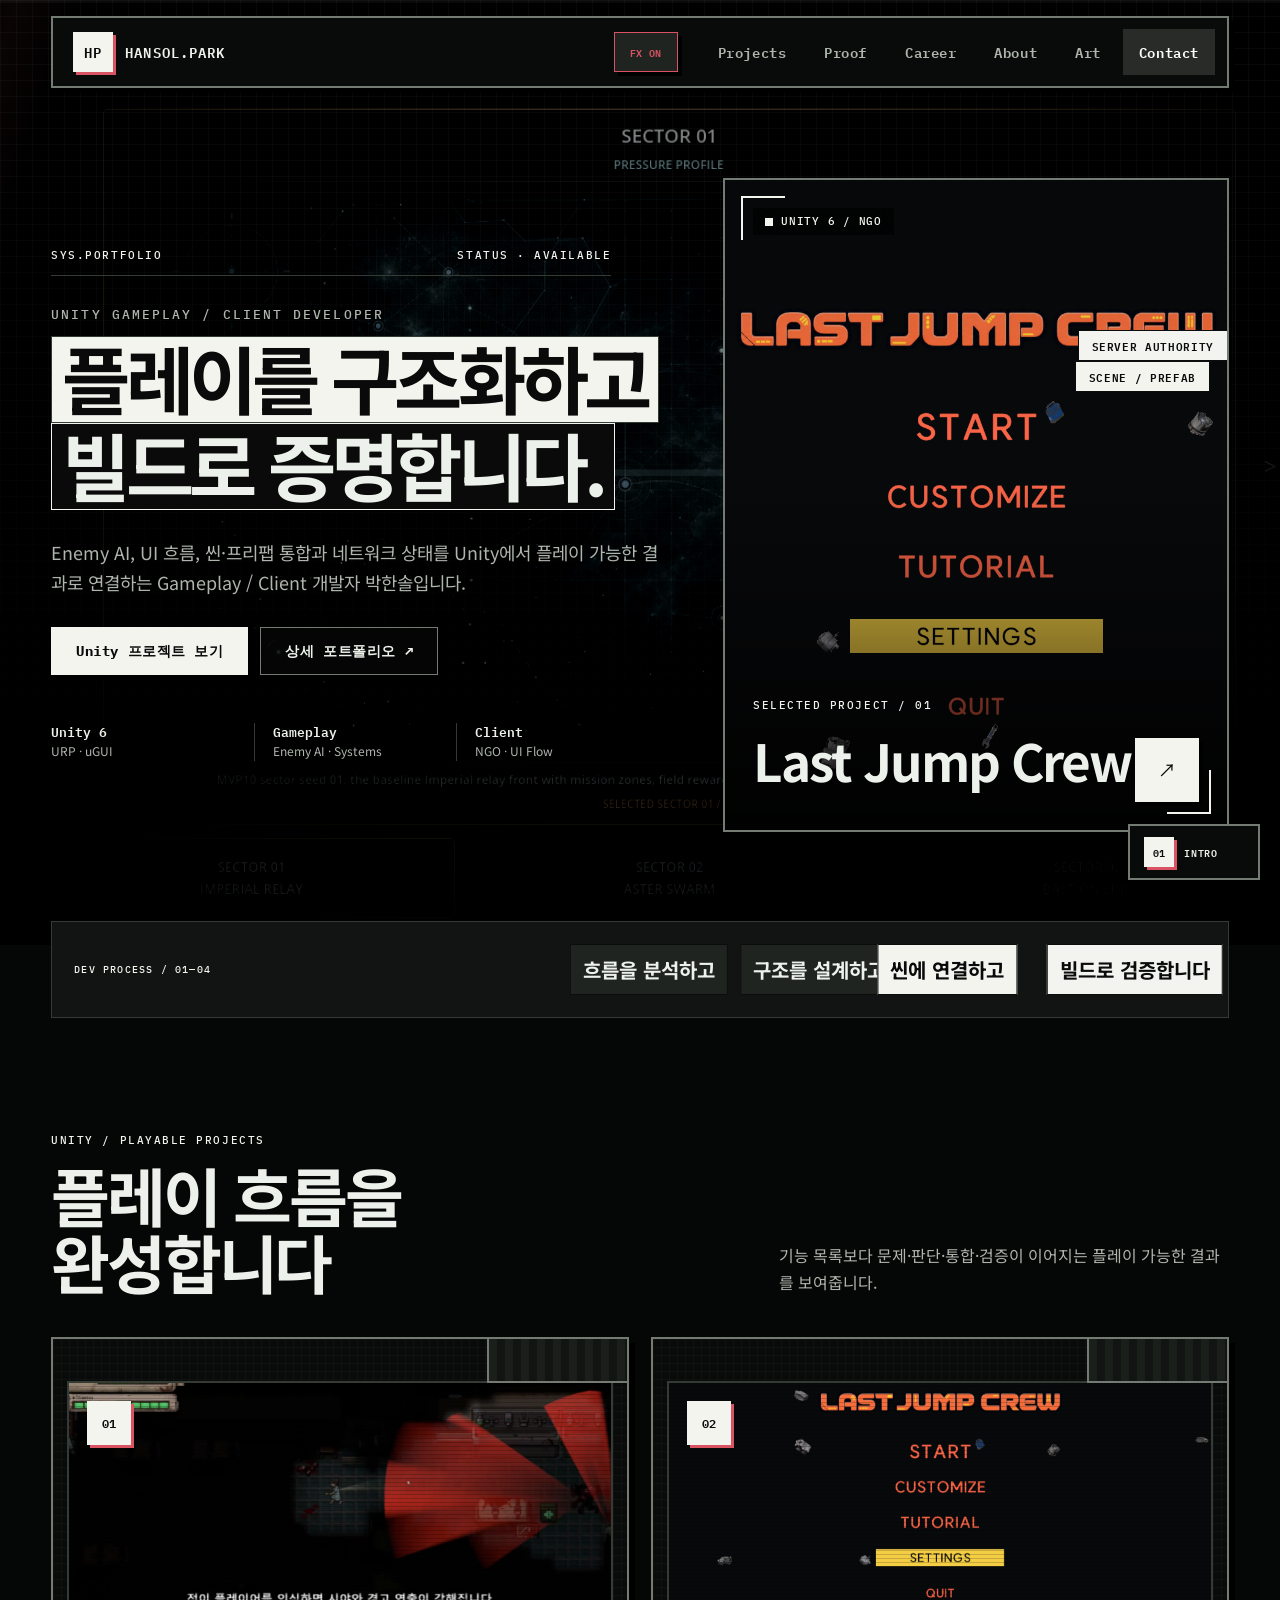
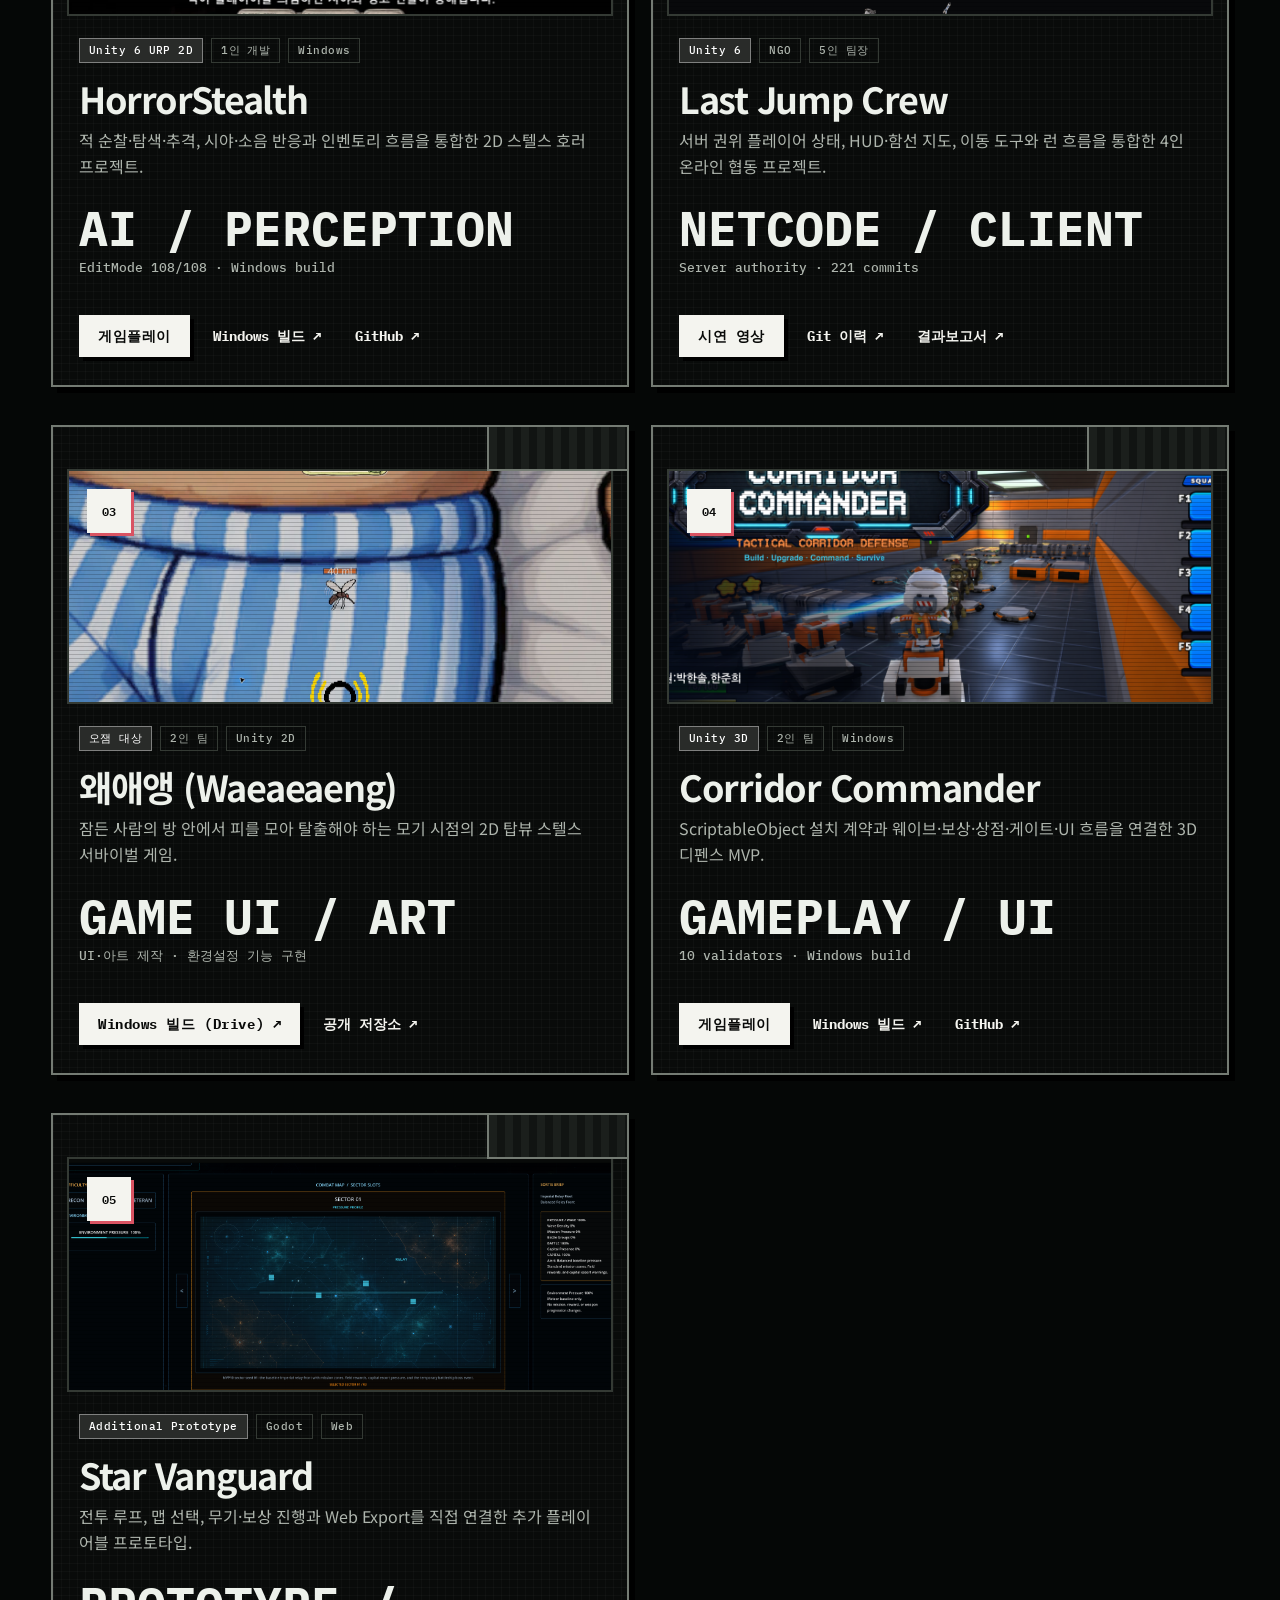
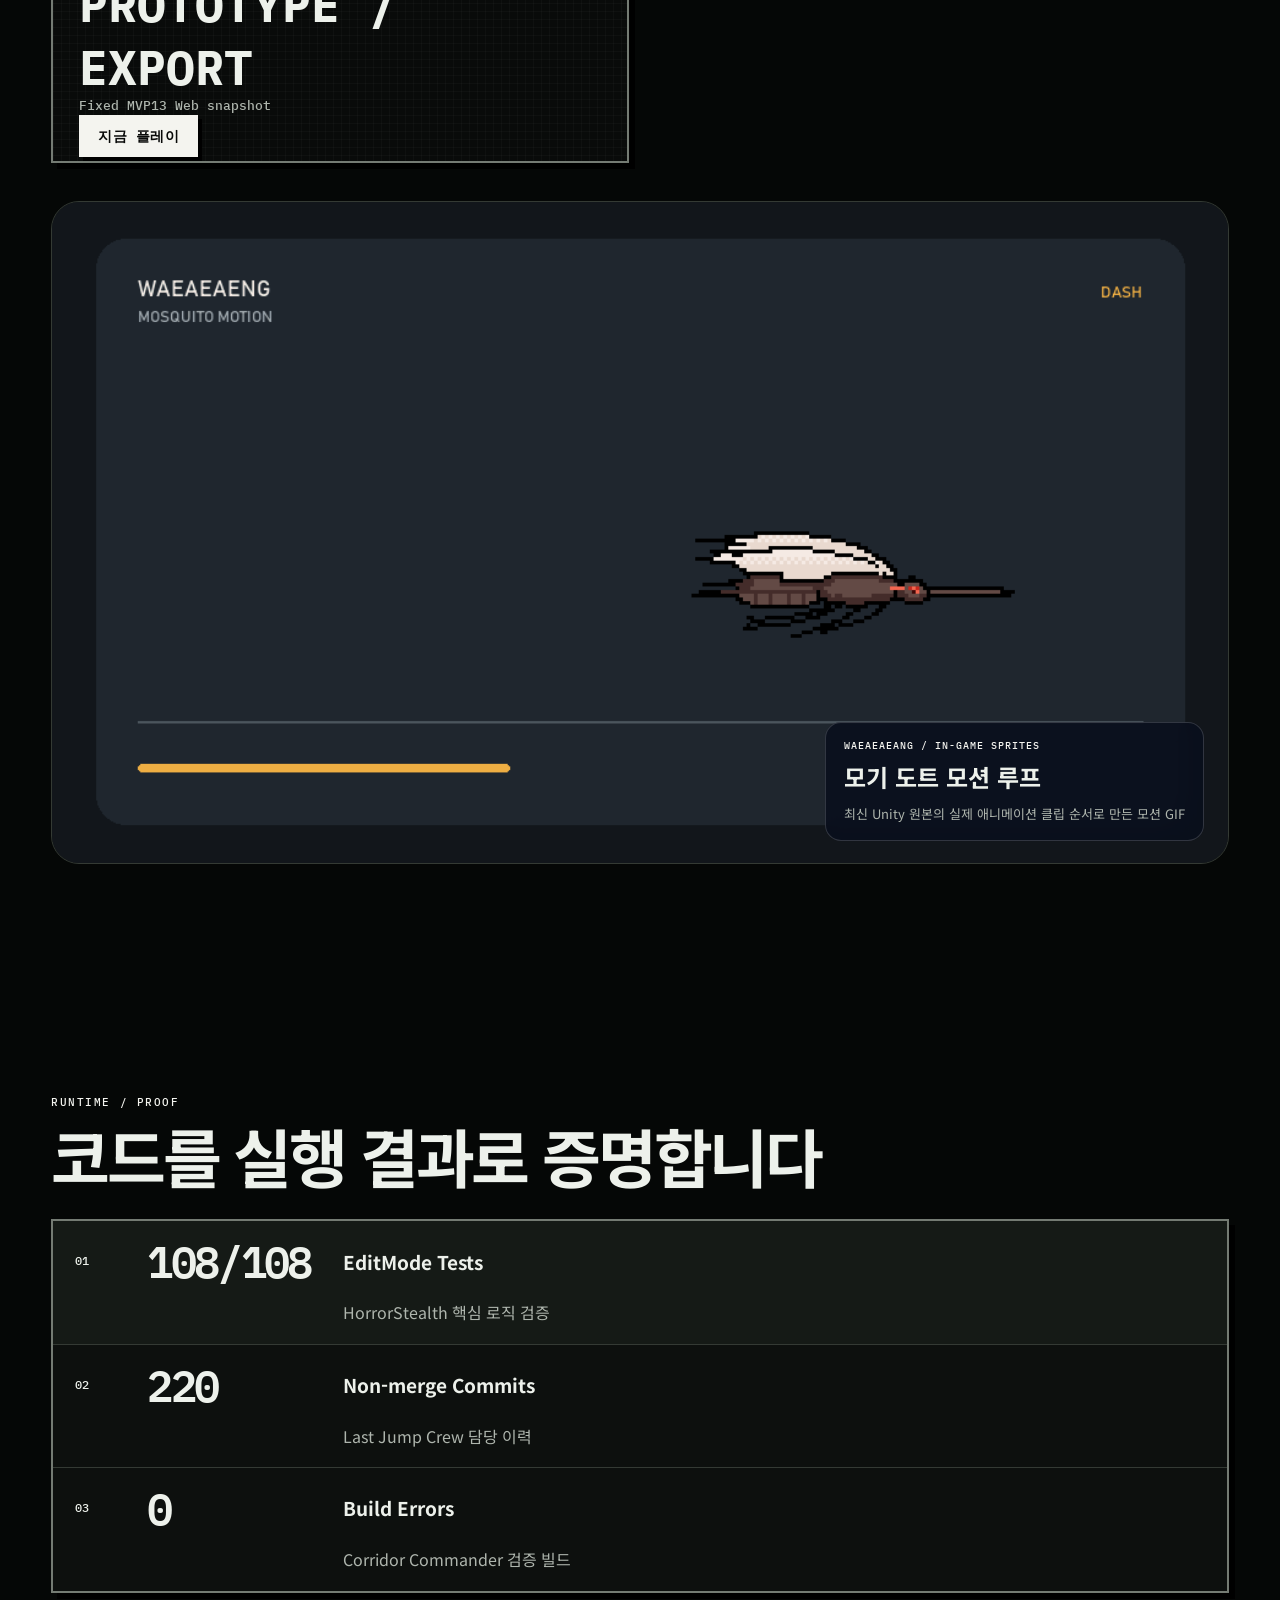
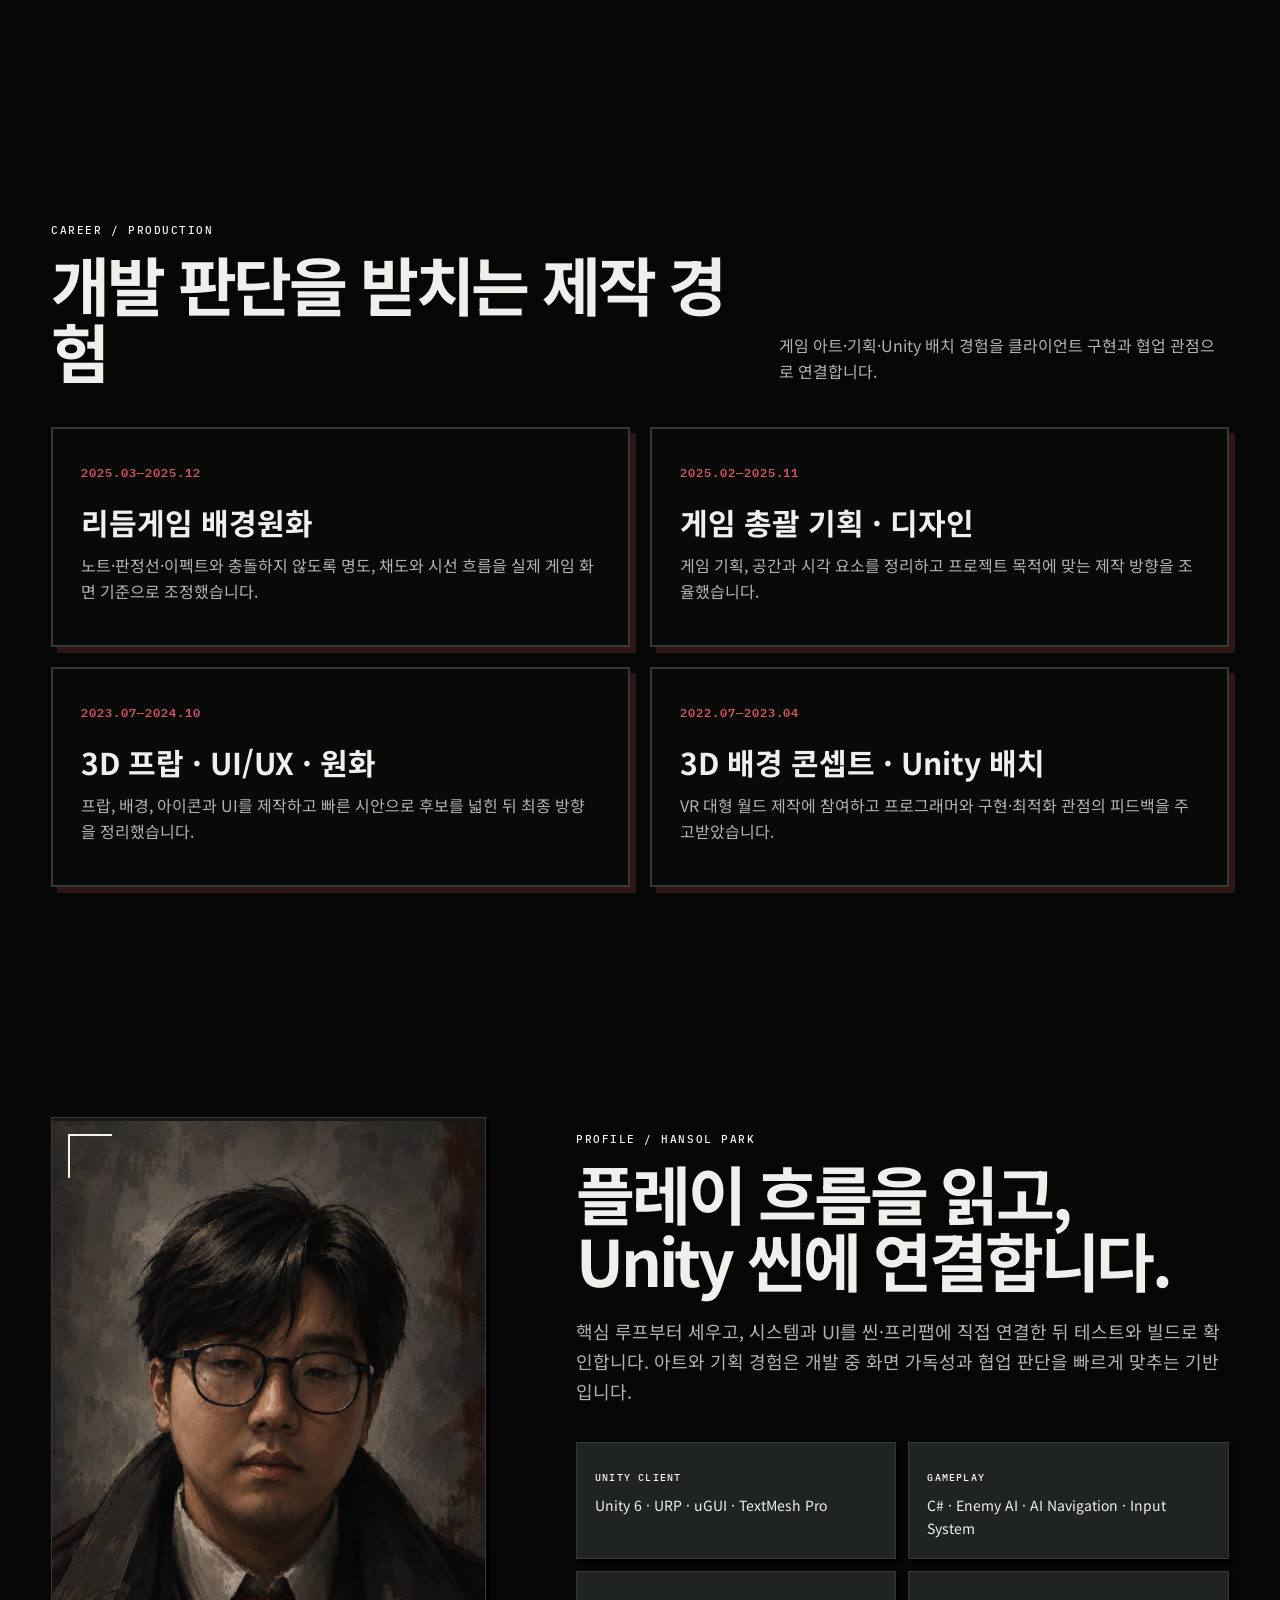
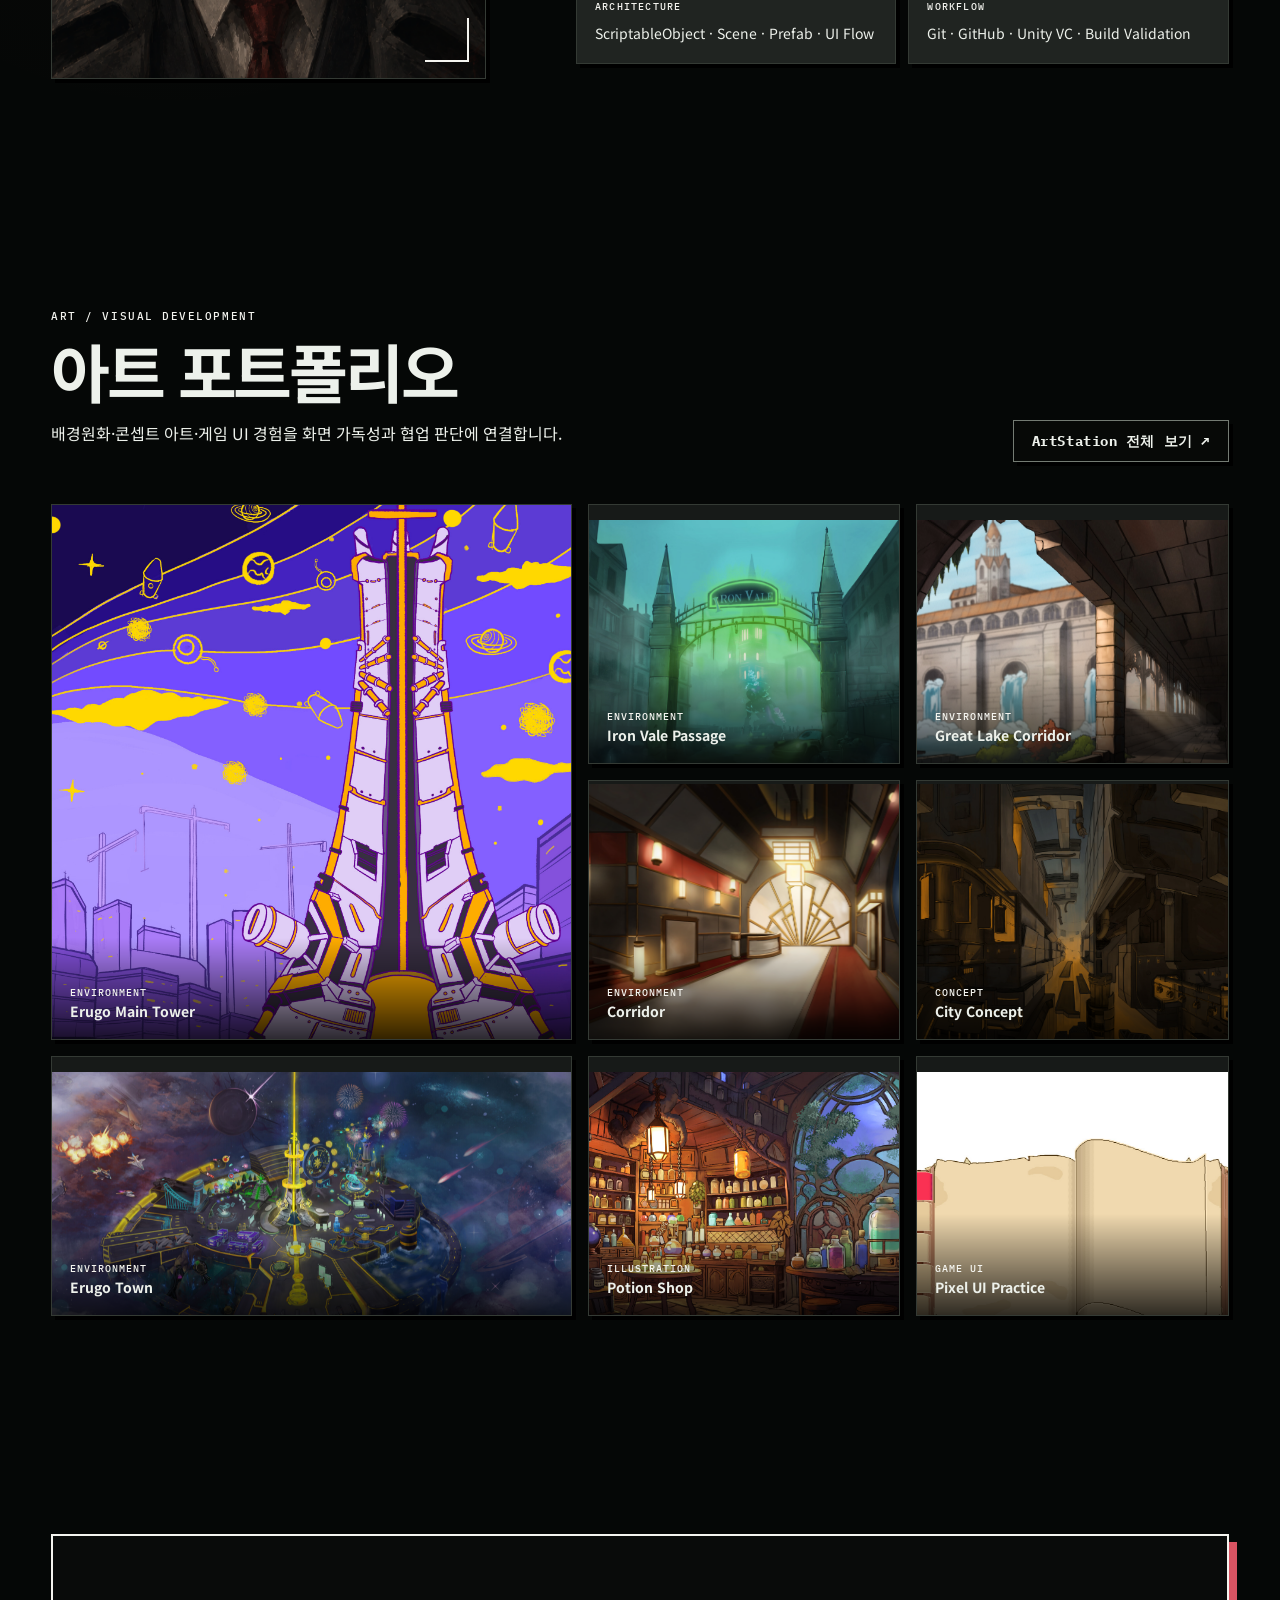
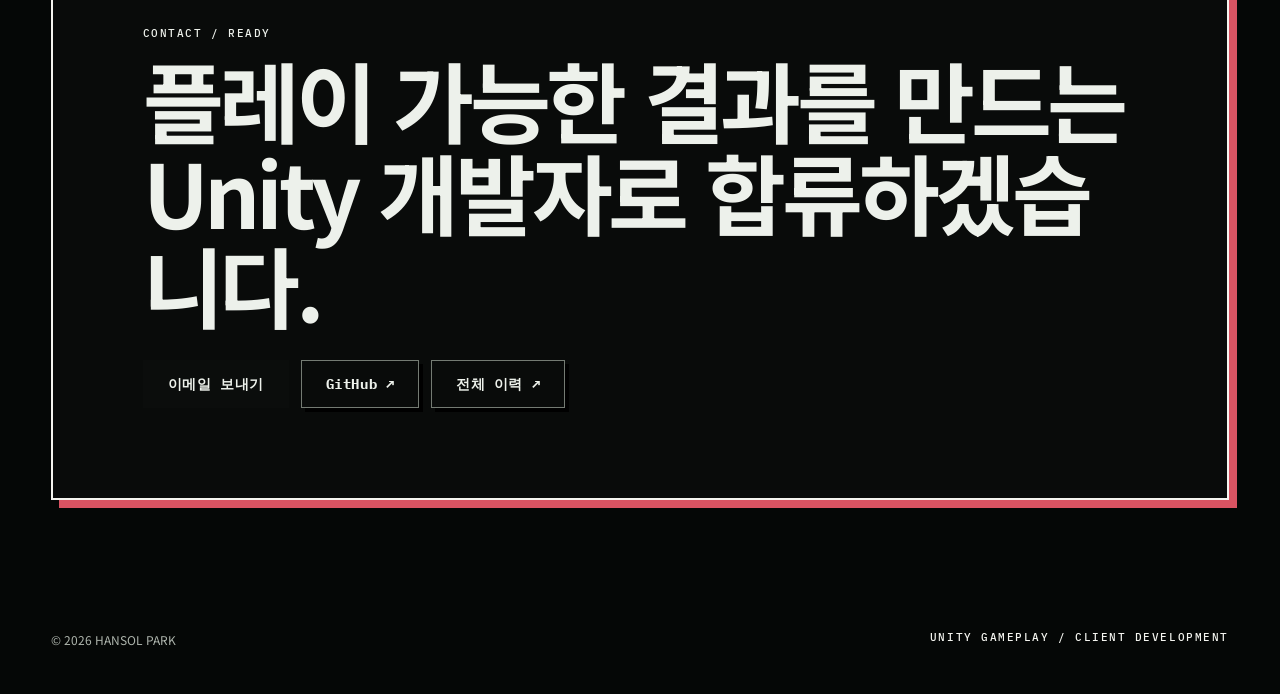
==== commit f9c9829d: "feat: add Waeaeaeng Drive build link" ====
--- a/index.html
+++ b/index.html
@@ -150,6 +150,7 @@
             <p class="project-summary">잠든 사람의 방 안에서 피를 모아 탈출해야 하는 모기 시점의 2D 탑뷰 스텔스 서바이벌 게임.</p>
             <p class="proof-line"><strong>GAME UI / ART</strong> UI·아트 제작 · 환경설정 기능 구현</p>
             <div class="card-actions">
+              <a class="button filled small" href="https://drive.google.com/file/d/1sEWSmFWKgw5BNFljyGlP4TDkPfdk9eAD/view?usp=drivesdk" target="_blank" rel="noreferrer">Windows 빌드 (Drive) ↗</a>
               <a class="text-button" href="https://github.com/park12347789/Waeaeaeng" target="_blank" rel="noreferrer">공개 저장소 ↗</a>
             </div>
           </div>
